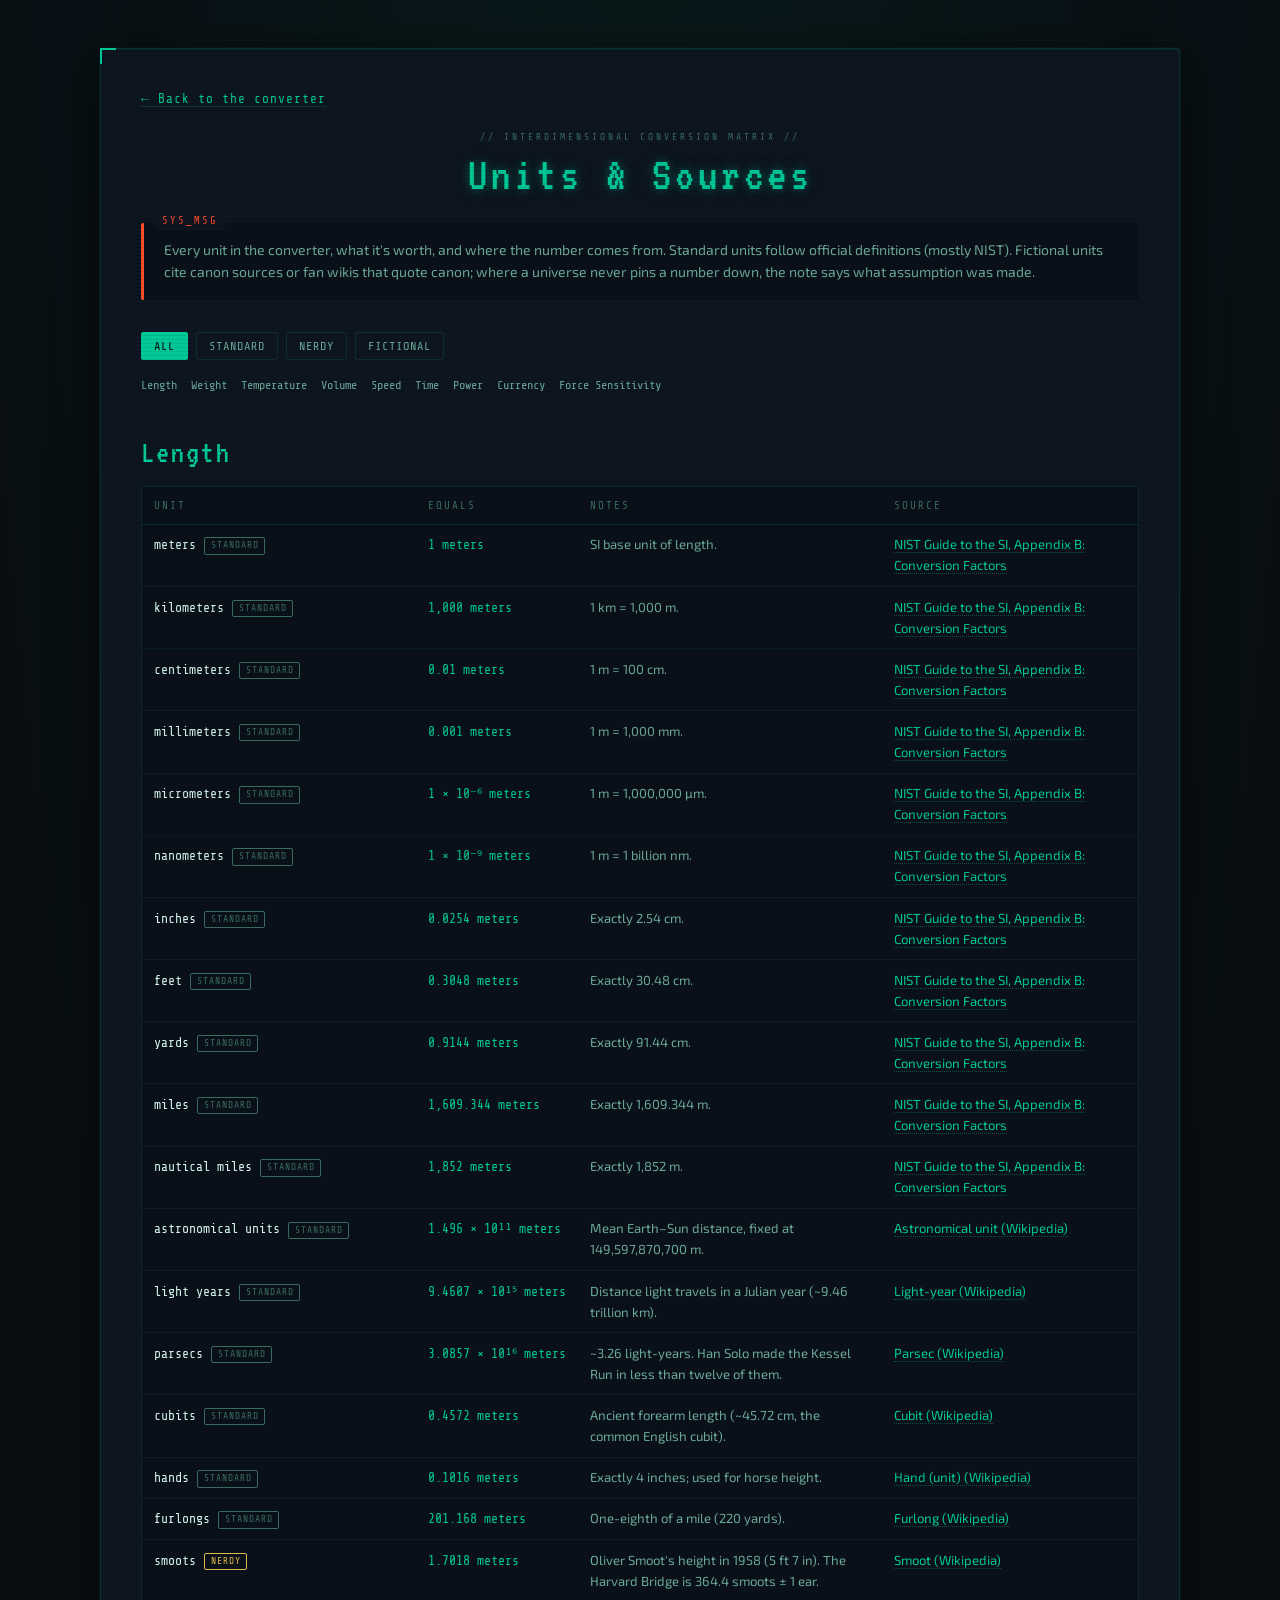
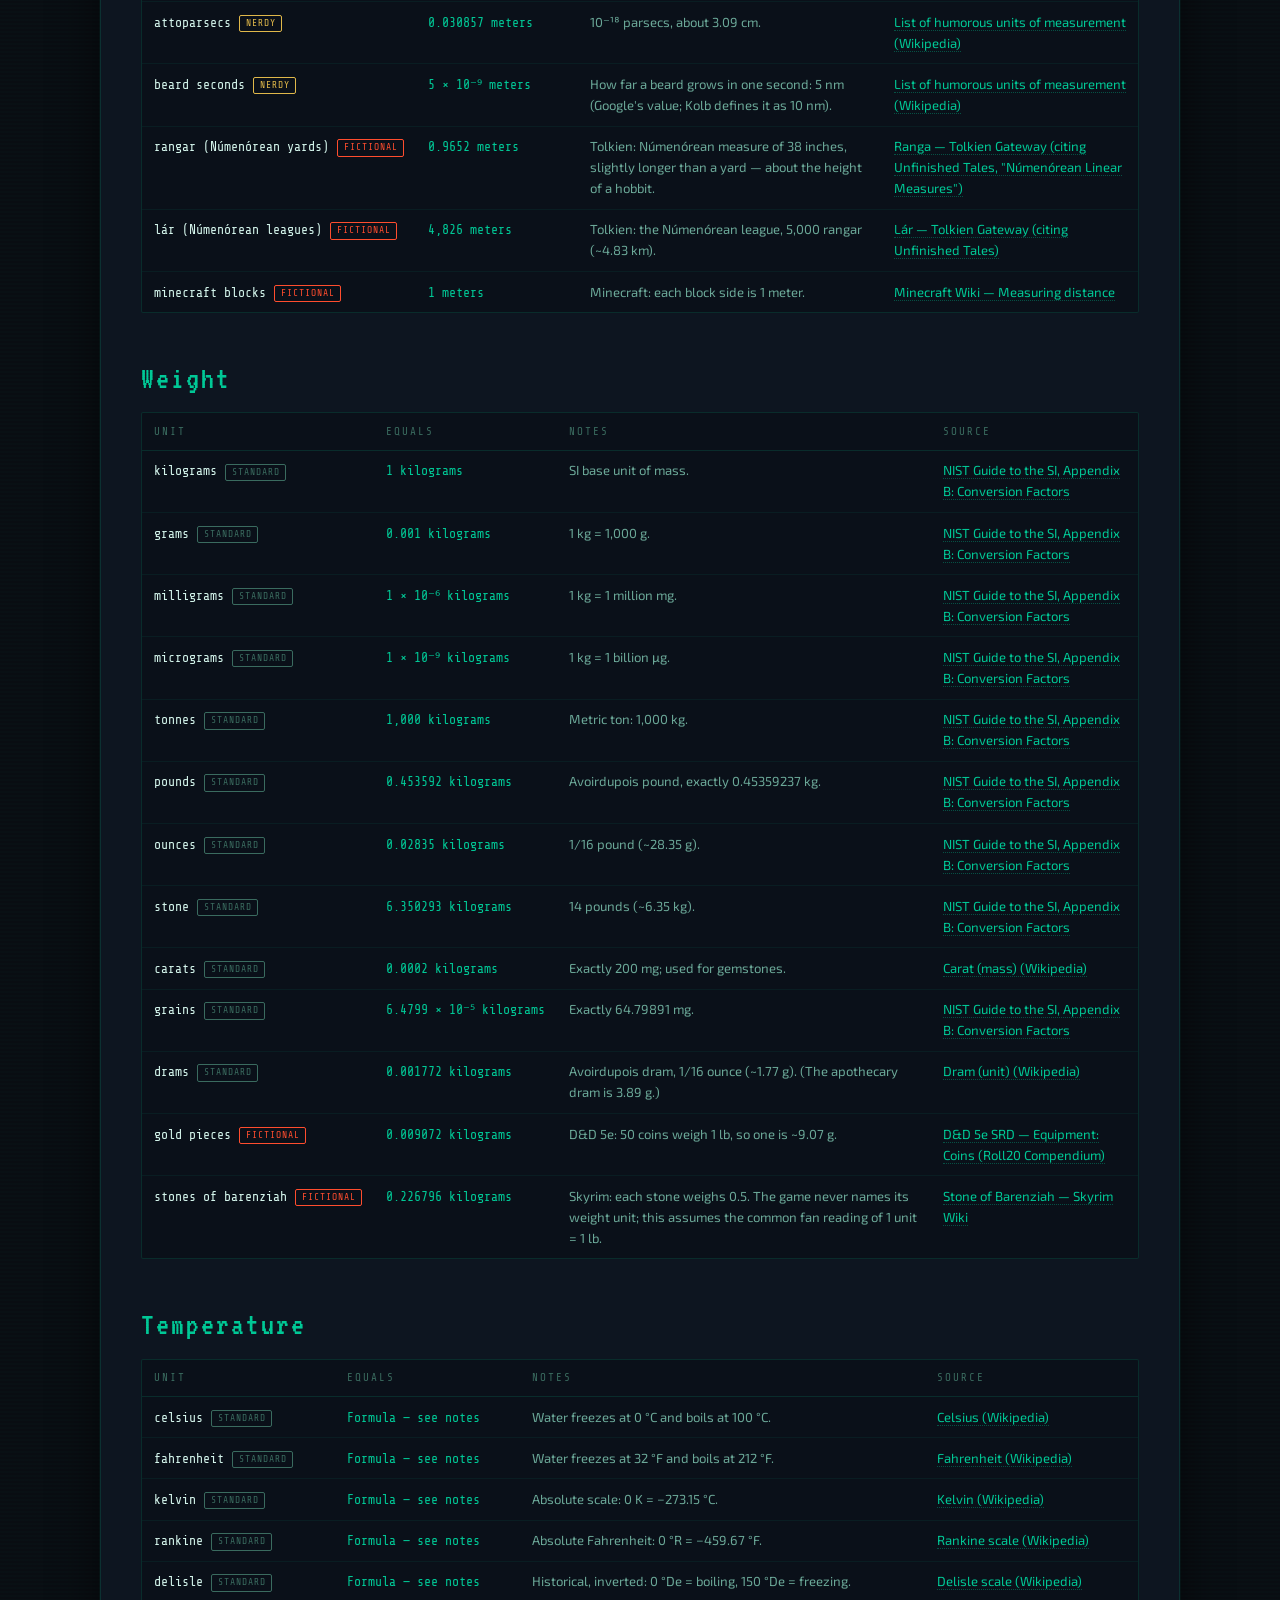
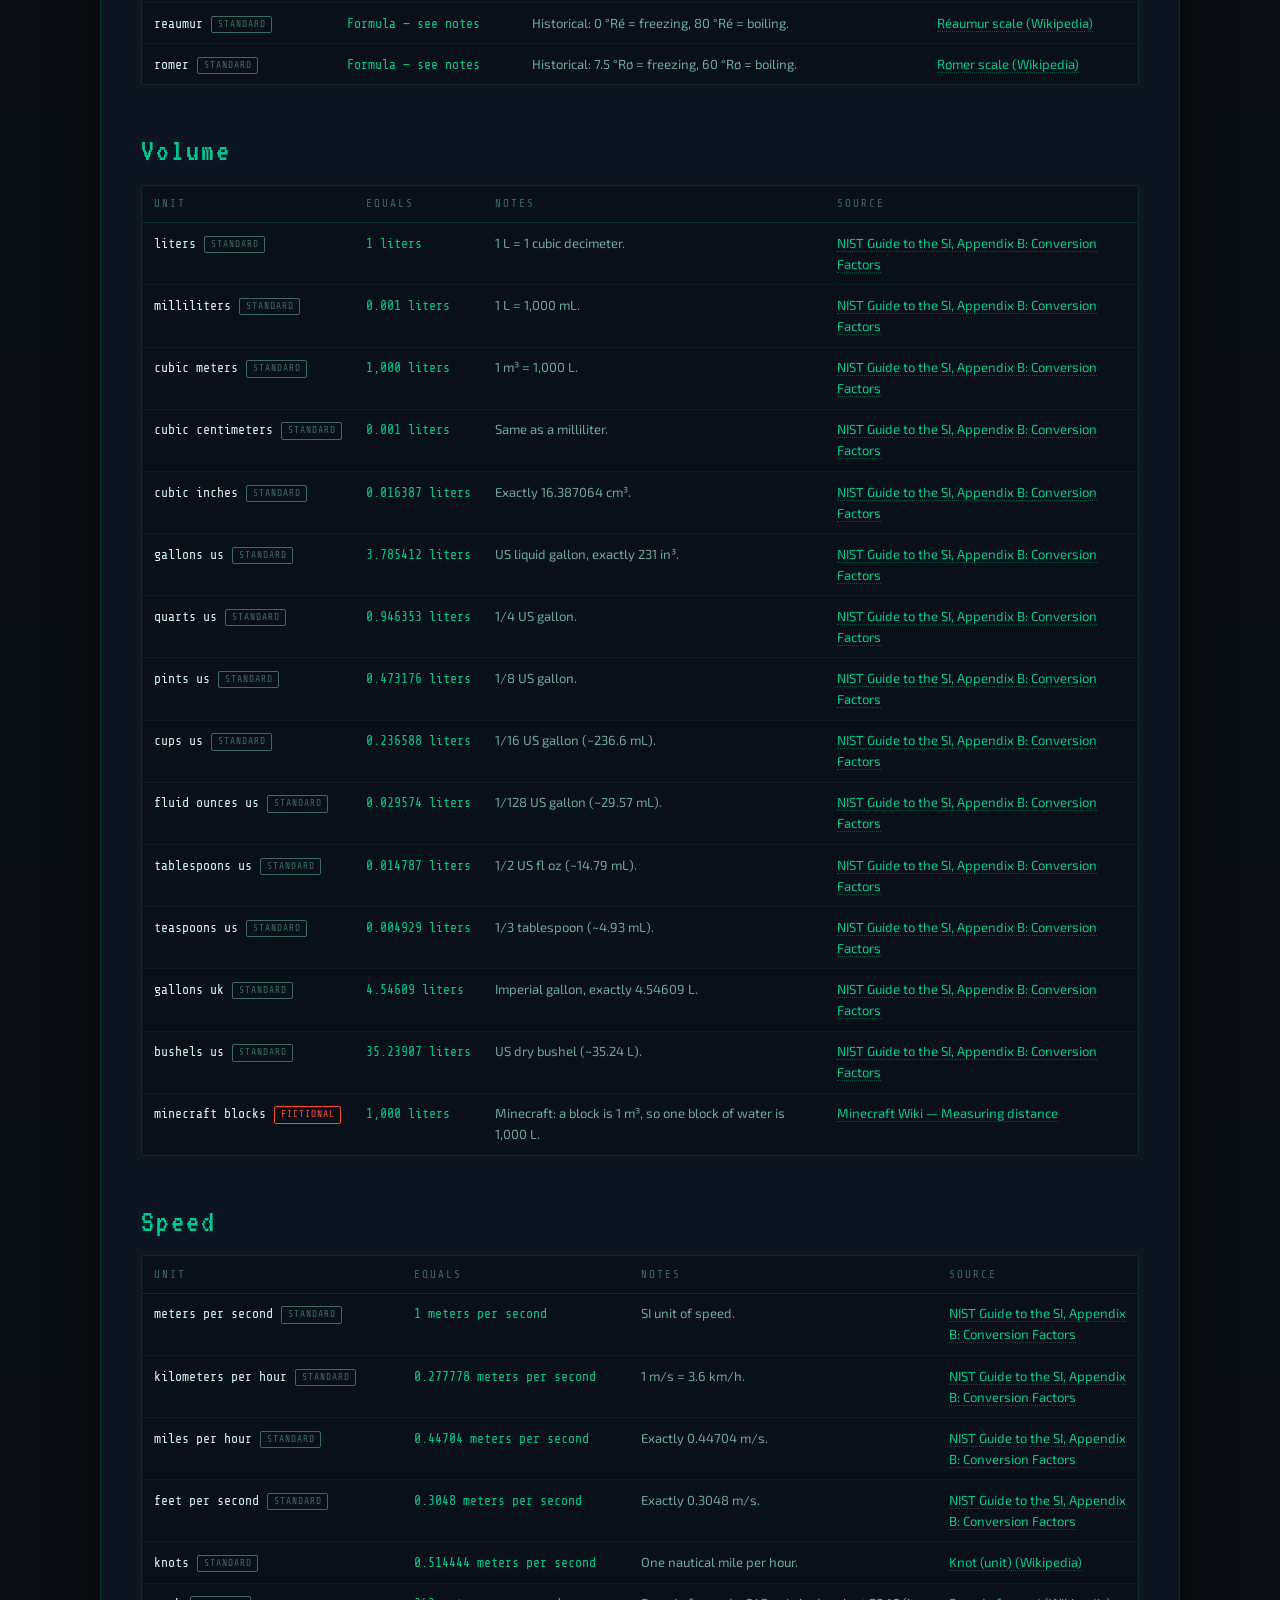
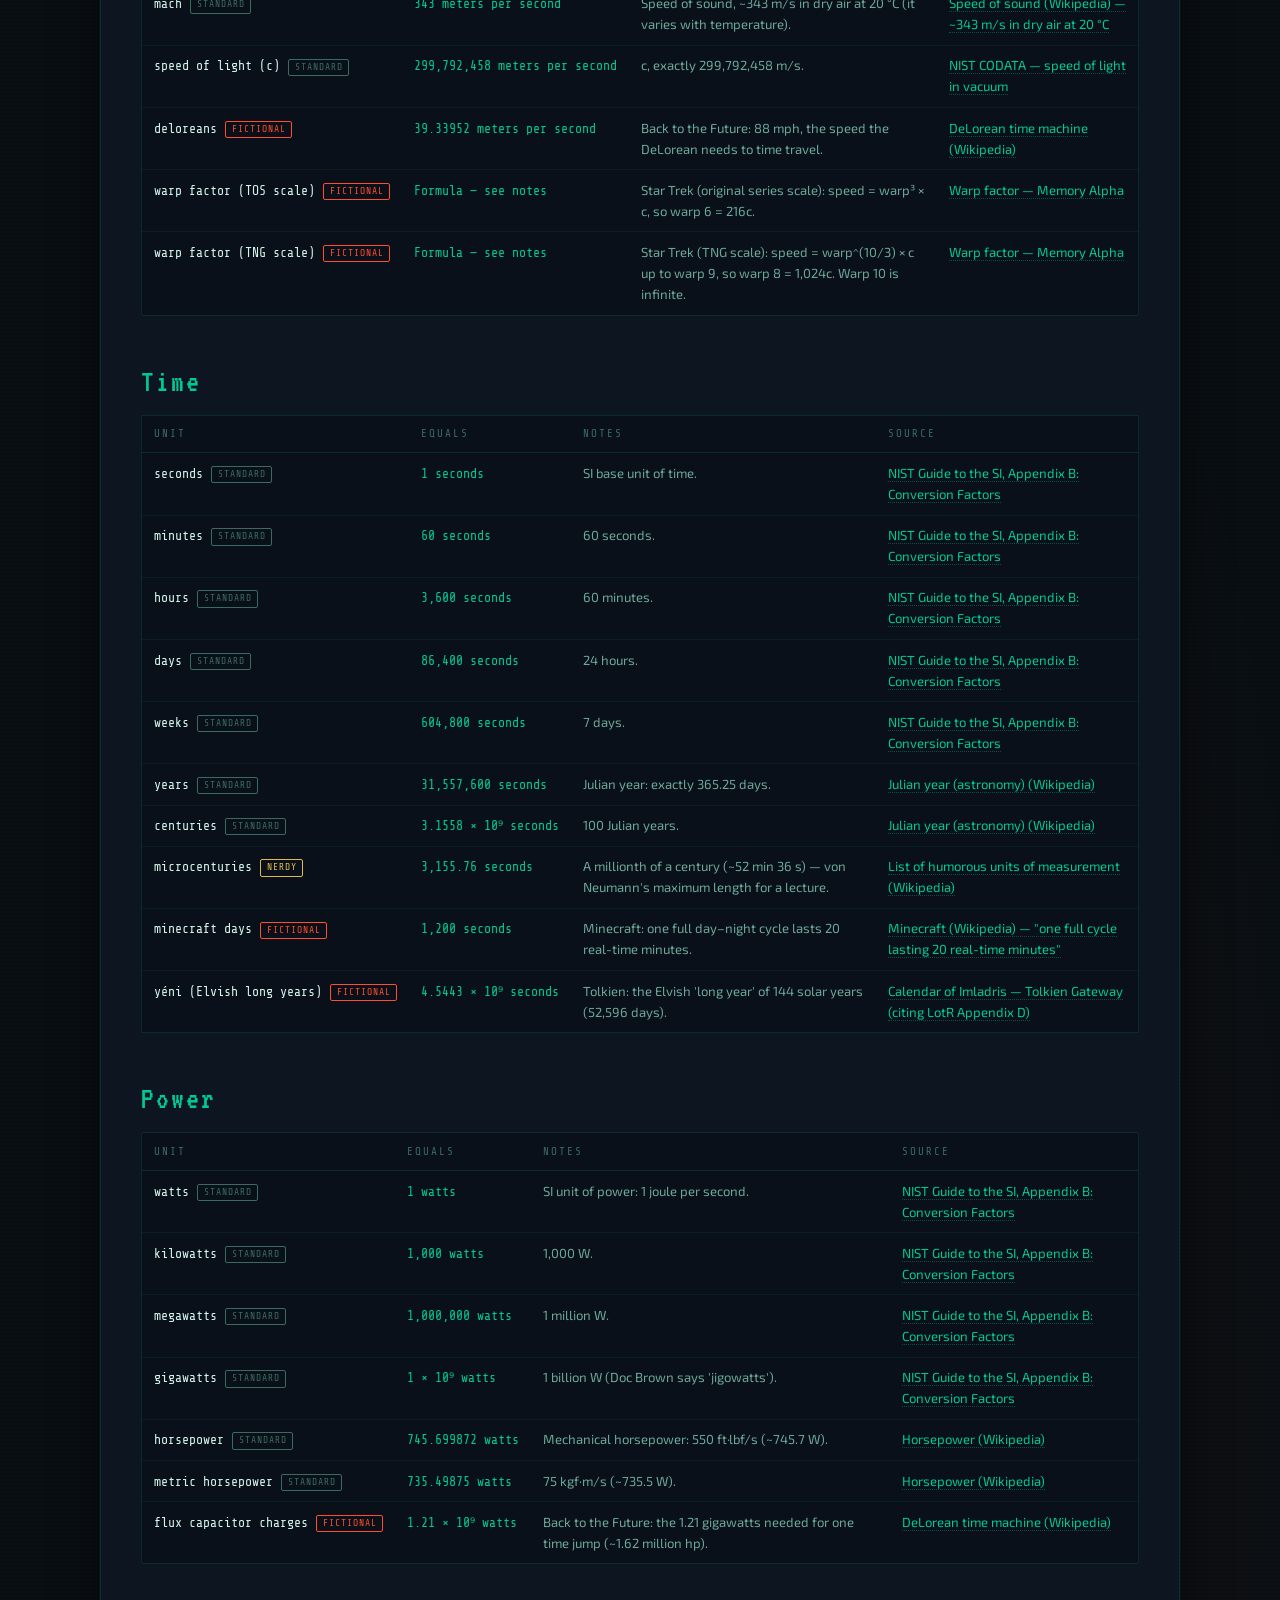
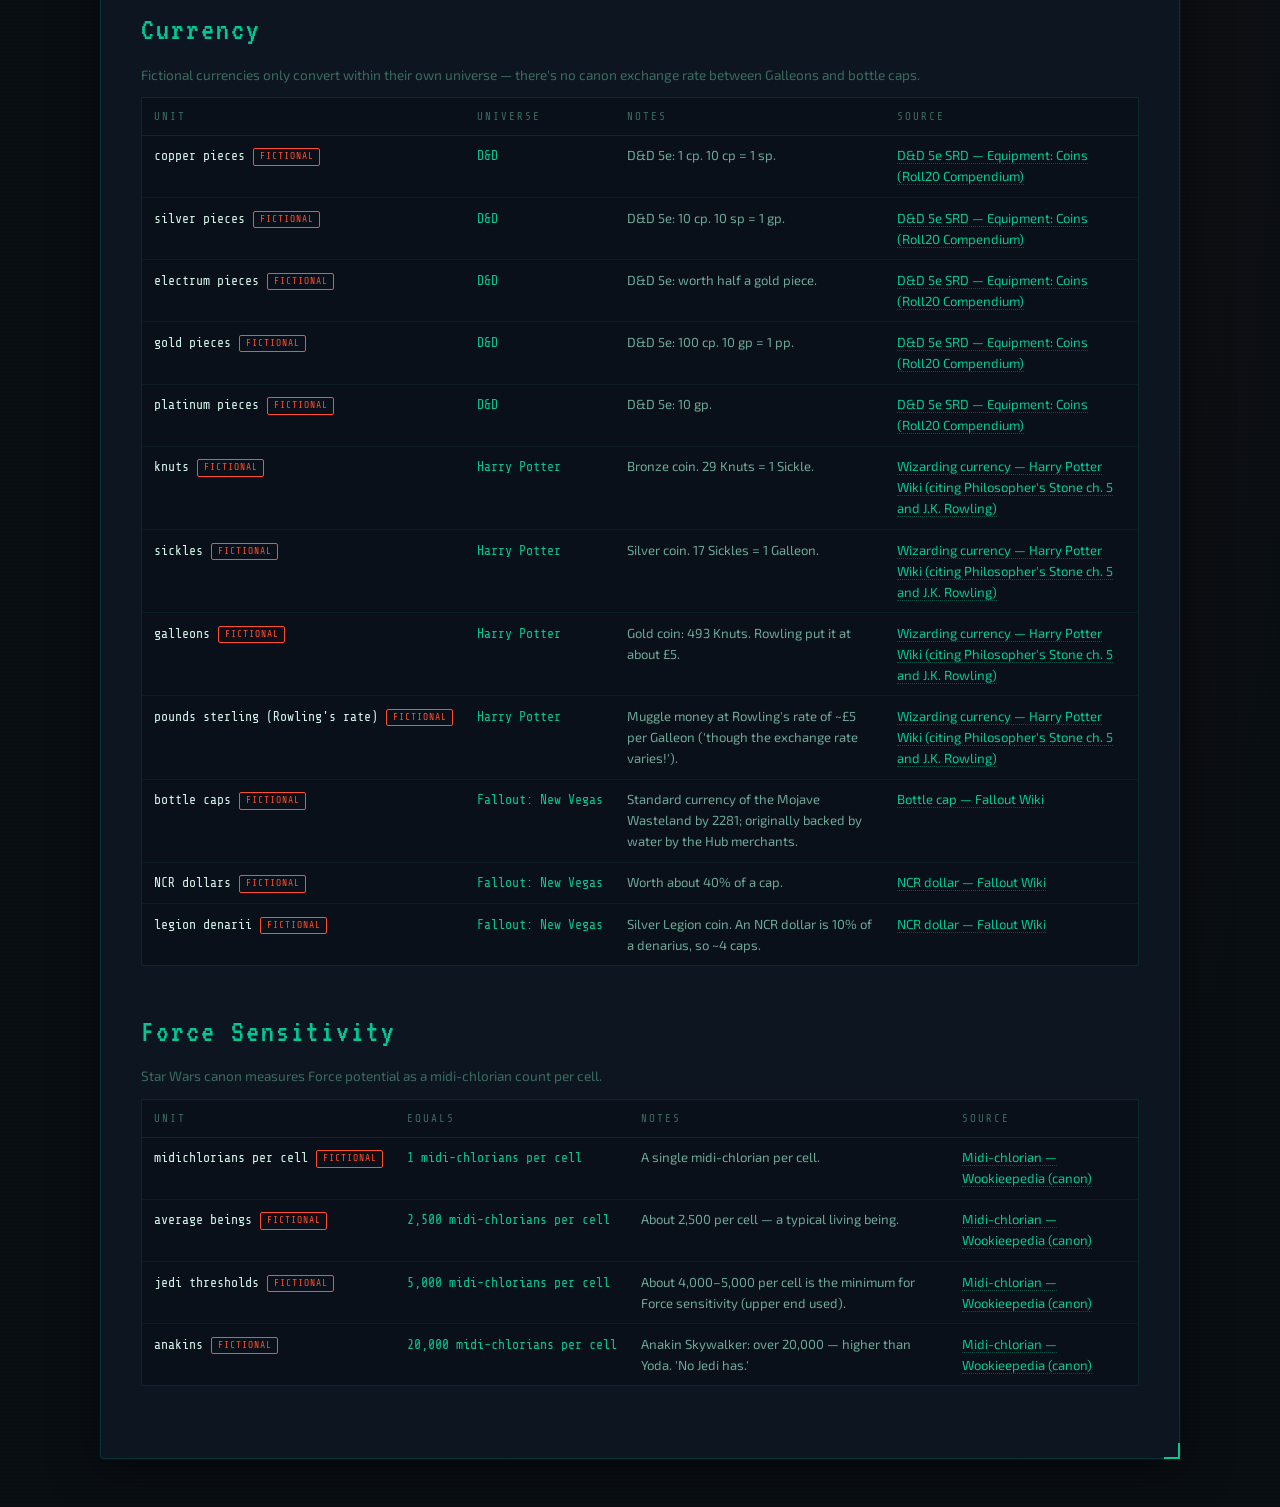
==== references.html @ 9a3c1191 "Add sourced units, five new categories, and a References page - Move unit data to units.js (shared b" ====
<!DOCTYPE html>
<html lang="en">
<head>
    <meta charset="UTF-8">
    <meta name="viewport" content="width=device-width, initial-scale=1.0">
    <title>Units &amp; Sources · Nerdy Unit Converter</title>
    <link rel="stylesheet" href="styles.css">
</head>
<body>
    <div class="container container-wide">
        <nav class="page-nav page-nav-top">
            <a href="index.html">← Back to the converter</a>
        </nav>

        <h1 class="h1-refs">Units &amp; Sources</h1>
        <div class="intro-note">
            <p>Every unit in the converter, what it's worth, and where the number comes from. Standard units follow official definitions (mostly NIST). Fictional units cite canon sources or fan wikis that quote canon; where a universe never pins a number down, the note says what assumption was made.</p>
        </div>

        <div class="ref-controls" role="group" aria-label="Filter units">
            <button class="filter-btn active" data-kind="all">All</button>
            <button class="filter-btn" data-kind="standard">Standard</button>
            <button class="filter-btn" data-kind="nerdy">Nerdy</button>
            <button class="filter-btn" data-kind="fictional">Fictional</button>
        </div>

        <div class="ref-jump" id="refJump"></div>
        <div id="refBody"></div>
    </div>

    <script src="units.js"></script>
    <script>
        const KIND_LABELS = { standard: 'Standard', nerdy: 'Nerdy', fictional: 'Fictional' };
        const body = document.getElementById('refBody');
        const jump = document.getElementById('refJump');

        function valueText(unit, cat) {
            if (!unit.size) return 'Formula — see notes';
            if (cat.base === '(per universe)') return '';
            return `${formatNumber(unit.size)} ${cat.base}`;
        }

        Object.entries(CATEGORIES).forEach(([catKey, cat]) => {
            const link = document.createElement('a');
            link.href = `#${catKey}`;
            link.textContent = cat.label;
            jump.appendChild(link);

            const section = document.createElement('section');
            section.className = 'ref-section';
            section.id = catKey;

            const h2 = document.createElement('h2');
            h2.textContent = cat.label;
            section.appendChild(h2);

            if (cat.note) {
                const note = document.createElement('p');
                note.className = 'ref-note';
                note.textContent = cat.note;
                section.appendChild(note);
            }

            const wrap = document.createElement('div');
            wrap.className = 'table-wrap';
            const table = document.createElement('table');
            table.className = 'ref-table';
            const isCurrency = cat.base === '(per universe)';
            table.innerHTML = `<thead><tr><th>Unit</th><th>${isCurrency ? 'Universe' : 'Equals'}</th><th>Notes</th><th>Source</th></tr></thead>`;
            const tbody = document.createElement('tbody');

            Object.entries(cat.units).forEach(([key, unit]) => {
                const tr = document.createElement('tr');
                tr.dataset.kind = unit.kind;

                const name = document.createElement('td');
                name.className = 'ref-unit';
                name.textContent = unitLabel(key, unit);
                const badge = document.createElement('span');
                badge.className = `badge badge-${unit.kind}`;
                badge.textContent = KIND_LABELS[unit.kind];
                name.appendChild(badge);

                const val = document.createElement('td');
                val.className = 'ref-value';
                val.textContent = isCurrency ? unit.universe : valueText(unit, cat);

                const desc = document.createElement('td');
                desc.textContent = unit.desc;

                const src = document.createElement('td');
                const a = document.createElement('a');
                a.href = unit.source[1];
                a.target = '_blank';
                a.rel = 'noopener';
                a.textContent = unit.source[0];
                src.appendChild(a);

                tr.append(name, val, desc, src);
                tbody.appendChild(tr);
            });

            table.appendChild(tbody);
            wrap.appendChild(table);
            section.appendChild(wrap);
            body.appendChild(section);
        });

        // Filter buttons
        document.querySelectorAll('.filter-btn').forEach(btn => {
            btn.addEventListener('click', () => {
                document.querySelectorAll('.filter-btn').forEach(b => b.classList.toggle('active', b === btn));
                const kind = btn.dataset.kind;
                document.querySelectorAll('.ref-table tbody tr').forEach(tr => {
                    tr.hidden = kind !== 'all' && tr.dataset.kind !== kind;
                });
                document.querySelectorAll('.ref-section').forEach(sec => {
                    sec.hidden = ![...sec.querySelectorAll('tbody tr')].some(tr => !tr.hidden);
                });
            });
        });
    </script>
</body>
</html>
---- styles.css ----
/* === IMPORTS === */
@import url('https://fonts.googleapis.com/css2?family=VT323&family=Share+Tech+Mono&family=Exo+2:wght@300;400;600&display=swap');

/* === RESET === */
*, *::before, *::after {
    margin: 0;
    padding: 0;
    box-sizing: border-box;
}

/* === CSS VARIABLES === */
:root {
    --bg-deep:        #090d12;
    --bg-panel:       #0d1520;
    --bg-inset:       #0a1019;
    --border-dim:     rgba(0, 200, 150, 0.15);
    --border-glow:    rgba(0, 200, 150, 0.5);
    --accent:         #00c896;
    --accent-hot:     #ff4d2e;
    --accent-dim:     rgba(0, 200, 150, 0.35);
    --text-primary:   #d4f5ec;
    --text-secondary: #6ba898;
    --text-muted:     #3a6b5f;
    --glow-green:     0 0 8px rgba(0, 200, 150, 0.4), 0 0 24px rgba(0, 200, 150, 0.15);
    --glow-hot:       0 0 8px rgba(255, 77, 46, 0.5), 0 0 20px rgba(255, 77, 46, 0.2);
    --font-display:   'VT323', monospace;
    --font-mono:      'Share Tech Mono', monospace;
    --font-body:      'Exo 2', sans-serif;
}

/* === BODY & BACKGROUND === */
body {
    font-family: var(--font-body);
    background-color: var(--bg-deep);
    background-image:
        radial-gradient(ellipse 80% 60% at 50% -10%, rgba(0, 200, 150, 0.07) 0%, transparent 70%),
        radial-gradient(ellipse 40% 30% at 80% 80%, rgba(255, 77, 46, 0.05) 0%, transparent 60%),
        repeating-linear-gradient(
            0deg,
            transparent,
            transparent 2px,
            rgba(0, 200, 150, 0.015) 2px,
            rgba(0, 200, 150, 0.015) 4px
        );
    min-height: 100vh;
    padding: 48px 20px;
    line-height: 1.6;
    color: var(--text-primary);
}

/* Scanline overlay */
body::before {
    content: '';
    position: fixed;
    inset: 0;
    background: repeating-linear-gradient(
        to bottom,
        transparent 0px,
        transparent 3px,
        rgba(0, 0, 0, 0.08) 3px,
        rgba(0, 0, 0, 0.08) 4px
    );
    pointer-events: none;
    z-index: 1000;
}

/* === CONTAINER === */
.container {
    max-width: 680px;
    margin: 0 auto;
    background: var(--bg-panel);
    padding: 2.5rem 2.5rem 2rem;
    border-radius: 4px;
    border: 1px solid var(--border-dim);
    box-shadow:
        0 0 0 1px rgba(0, 200, 150, 0.05),
        0 8px 48px rgba(0, 0, 0, 0.6),
        inset 0 1px 0 rgba(0, 200, 150, 0.08);
    position: relative;
    animation: containerIn 0.6s ease both;
}

/* Corner accents */
.container::before,
.container::after {
    content: '';
    position: absolute;
    width: 16px;
    height: 16px;
    border-color: var(--accent);
    border-style: solid;
}
.container::before {
    top: -1px; left: -1px;
    border-width: 2px 0 0 2px;
}
.container::after {
    bottom: -1px; right: -1px;
    border-width: 0 2px 2px 0;
}

@keyframes containerIn {
    from { opacity: 0; transform: translateY(16px); }
    to   { opacity: 1; transform: translateY(0); }
}

/* === HEADING === */
h1 {
    font-family: var(--font-display);
    text-align: center;
    font-size: 3.8rem;
    font-weight: 400;
    letter-spacing: 4px;
    color: var(--accent);
    text-shadow: var(--glow-green);
    margin-bottom: 0.25rem;
    line-height: 1;
    animation: flicker 8s infinite;
}

/* Subtle label above title */
h1::before {
    content: '// INTERDIMENSIONAL CONVERSION MATRIX //';
    display: block;
    font-family: var(--font-mono);
    font-size: 0.6rem;
    letter-spacing: 3px;
    color: var(--text-muted);
    text-shadow: none;
    margin-bottom: 0.5rem;
    animation: none;
}

@keyframes flicker {
    0%, 95%, 100% { opacity: 1; }
    96%            { opacity: 0.85; }
    97%            { opacity: 1; }
    98%            { opacity: 0.9; }
}

/* === INTRO NOTE === */
.intro-note {
    background: var(--bg-inset);
    padding: 1rem 1.25rem;
    border-radius: 2px;
    margin: 1.5rem 0 2rem;
    color: var(--text-secondary);
    font-size: 0.875rem;
    line-height: 1.6;
    border-left: 3px solid var(--accent-hot);
    position: relative;
}

.intro-note::before {
    content: 'SYS_MSG';
    position: absolute;
    top: -0.6rem;
    left: 0.75rem;
    font-family: var(--font-mono);
    font-size: 0.65rem;
    letter-spacing: 2px;
    color: var(--accent-hot);
    background: var(--bg-panel);
    padding: 0 0.4rem;
}

/* === CONVERTER BOX === */
.converter-box {
    padding: 1.5rem;
    background: var(--bg-inset);
    border-radius: 2px;
    border: 1px solid var(--border-dim);
    position: relative;
}

.converter-box::before {
    content: 'INPUT_MODULE';
    position: absolute;
    top: -0.6rem;
    left: 0.75rem;
    font-family: var(--font-mono);
    font-size: 0.65rem;
    letter-spacing: 2px;
    color: var(--text-muted);
    background: var(--bg-inset);
    padding: 0 0.4rem;
}

/* === FORM ELEMENTS === */
.category-select,
.unit-select,
.value-input {
    font-family: var(--font-mono);
    padding: 10px 14px;
    font-size: 0.9rem;
    border: 1px solid var(--border-dim);
    border-radius: 2px;
    background: var(--bg-panel);
    color: var(--text-primary);
    transition: border-color 0.2s ease, box-shadow 0.2s ease;
    -webkit-appearance: none;
    appearance: none;
}

.category-select {
    width: 100%;
    margin-bottom: 1.25rem;
    cursor: pointer;
    background-image: url("data:image/svg+xml,%3Csvg xmlns='http://www.w3.org/2000/svg' width='12' height='8' viewBox='0 0 12 8'%3E%3Cpath d='M1 1l5 5 5-5' stroke='%2300c896' stroke-width='1.5' fill='none' stroke-linecap='square'/%3E%3C/svg%3E");
    background-color: var(--bg-panel);
    background-repeat: no-repeat;
    background-position: right 14px center;
    padding-right: 36px;
    letter-spacing: 1px;
    text-transform: uppercase;
    font-size: 0.8rem;
    color: var(--accent);
}

.unit-select {
    flex: 1;
    cursor: pointer;
    background-image: url("data:image/svg+xml,%3Csvg xmlns='http://www.w3.org/2000/svg' width='10' height='6' viewBox='0 0 10 6'%3E%3Cpath d='M1 1l4 4 4-4' stroke='%236ba898' stroke-width='1.5' fill='none' stroke-linecap='square'/%3E%3C/svg%3E");
    background-color: var(--bg-panel);
    background-repeat: no-repeat;
    background-position: right 10px center;
    padding-right: 28px;
}

.value-input {
    flex: 0 0 110px;
    -moz-appearance: textfield;
    text-align: right;
    font-size: 1.1rem;
    color: var(--accent);
}

.value-input::-webkit-outer-spin-button,
.value-input::-webkit-inner-spin-button {
    -webkit-appearance: none;
}

.value-input[readonly] {
    background: rgba(0, 200, 150, 0.04);
    color: var(--accent);
    cursor: default;
    border-color: var(--border-dim);
}

.category-select:focus,
.unit-select:focus,
.value-input:focus {
    outline: none;
    border-color: var(--accent);
    box-shadow: var(--glow-green);
}

.category-select:hover,
.unit-select:hover {
    border-color: rgba(0, 200, 150, 0.35);
}

/* === INPUT GROUPS === */
.input-group {
    display: flex;
    gap: 10px;
    margin: 0.75rem 0;
    align-items: center;
}

/* === EQUALS SIGN === */
.equals {
    font-family: var(--font-display);
    text-align: center;
    font-size: 2rem;
    margin: 0.5rem 0;
    color: var(--accent-hot);
    text-shadow: var(--glow-hot);
    letter-spacing: 4px;
}

/* === SWAP BUTTON === */
.swap-btn {
    padding: 9px 13px;
    font-size: 1rem;
    border: 1px solid var(--border-glow);
    border-radius: 2px;
    background: transparent;
    color: var(--accent);
    cursor: pointer;
    transition: all 0.2s ease;
    font-family: var(--font-mono);
    text-shadow: var(--glow-green);
    flex-shrink: 0;
}

.swap-btn:hover {
    background: var(--accent);
    color: var(--bg-deep);
    box-shadow: var(--glow-green);
    text-shadow: none;
    transform: scale(1.05);
}

.swap-btn:active {
    transform: scale(0.97);
}

/* === TOOLTIP / UNIT INFO === */
.tooltip {
    margin-top: 1.25rem;
    padding: 0.75rem 1rem;
    background: var(--bg-panel);
    border-radius: 2px;
    border: 1px solid var(--border-dim);
    border-left: 3px solid var(--accent-dim);
    color: var(--text-secondary);
    font-family: var(--font-mono);
    font-size: 0.78rem;
    line-height: 1.6;
    position: relative;
}

.tooltip::before {
    content: 'UNIT_INFO';
    position: absolute;
    top: -0.6rem;
    left: 0.75rem;
    font-size: 0.6rem;
    letter-spacing: 2px;
    color: var(--text-muted);
    background: var(--bg-panel);
    padding: 0 0.4rem;
    font-family: var(--font-mono);
}

/* === RESULT ANIMATION === */
@keyframes resultFade {
    from { opacity: 0; transform: translateY(6px); }
    to   { opacity: 1; transform: translateY(0); }
}

.value-input[readonly]:not(:placeholder-shown) {
    animation: resultFade 0.25s ease;
}

/* === RESPONSIVE === */
@media (max-width: 480px) {
    .container {
        padding: 1.75rem 1.25rem 1.5rem;
    }
    h1 {
        font-size: 2.8rem;
        letter-spacing: 2px;
    }
    h1::before {
        font-size: 0.5rem;
        letter-spacing: 1.5px;
    }
    .input-group {
        flex-wrap: wrap;
    }
    .unit-select {
        flex: 1 1 100%;
        order: -1;
        min-width: 0;
        width: 100%;
    }
    .value-input {
        flex: 1;
    }
    .swap-btn {
        width: 100%;
    }
}


/* === UNIT INFO DETAILS === */
.unit-info + .unit-info {
    margin-top: 0.4rem;
}

.unit-info strong {
    color: var(--text-primary);
    font-weight: 400;
}

.tooltip a,
.ref-table a,
.page-nav a {
    color: var(--accent);
    text-decoration: none;
    border-bottom: 1px dotted var(--accent-dim);
}

.tooltip a:hover,
.ref-table a:hover,
.page-nav a:hover {
    border-bottom-style: solid;
    text-shadow: var(--glow-green);
}

.unit-note {
    margin-top: 0.6rem;
    padding-top: 0.5rem;
    border-top: 1px dashed var(--border-dim);
    color: var(--text-muted);
}

.unit-warning {
    color: var(--accent-hot);
}

optgroup {
    color: var(--text-muted);
    font-style: normal;
}

optgroup option {
    color: var(--text-primary);
}

/* === PAGE NAV === */
.page-nav {
    margin-top: 1.5rem;
    text-align: right;
    font-family: var(--font-mono);
    font-size: 0.8rem;
    letter-spacing: 1px;
}

.page-nav-top {
    margin: 0 0 1.5rem;
    text-align: left;
}

/* === REFERENCES PAGE === */
.container-wide {
    max-width: 1080px;
}

.h1-refs {
    font-size: 3rem;
}

.ref-controls {
    display: flex;
    gap: 8px;
    flex-wrap: wrap;
    margin-bottom: 1rem;
}

.filter-btn {
    font-family: var(--font-mono);
    font-size: 0.75rem;
    letter-spacing: 1px;
    text-transform: uppercase;
    padding: 6px 12px;
    border: 1px solid var(--border-dim);
    border-radius: 2px;
    background: transparent;
    color: var(--text-secondary);
    cursor: pointer;
    transition: all 0.2s ease;
}

.filter-btn:hover {
    border-color: var(--border-glow);
    color: var(--accent);
}

.filter-btn.active {
    background: var(--accent);
    border-color: var(--accent);
    color: var(--bg-deep);
}

.ref-jump {
    display: flex;
    flex-wrap: wrap;
    gap: 6px 14px;
    margin-bottom: 2rem;
    font-family: var(--font-mono);
    font-size: 0.75rem;
}

.ref-jump a {
    color: var(--text-secondary);
    text-decoration: none;
}

.ref-jump a:hover {
    color: var(--accent);
}

.ref-section {
    margin-bottom: 2.5rem;
    scroll-margin-top: 1rem;
}

.ref-section h2 {
    font-family: var(--font-display);
    font-weight: 400;
    font-size: 2rem;
    letter-spacing: 2px;
    color: var(--accent);
    margin-bottom: 0.5rem;
}

.ref-note {
    color: var(--text-muted);
    font-size: 0.85rem;
    margin-bottom: 0.75rem;
}

.table-wrap {
    overflow-x: auto;
    border: 1px solid var(--border-dim);
    border-radius: 2px;
    background: var(--bg-inset);
}

.ref-table {
    width: 100%;
    border-collapse: collapse;
    font-size: 0.82rem;
}

.ref-table th {
    text-align: left;
    font-family: var(--font-mono);
    font-weight: 400;
    font-size: 0.68rem;
    letter-spacing: 2px;
    text-transform: uppercase;
    color: var(--text-muted);
    padding: 0.6rem 0.75rem;
    border-bottom: 1px solid var(--border-dim);
}

.ref-table td {
    padding: 0.6rem 0.75rem;
    vertical-align: top;
    color: var(--text-secondary);
    border-bottom: 1px solid rgba(0, 200, 150, 0.07);
}

.ref-table tr:last-child td {
    border-bottom: none;
}

.ref-unit {
    color: var(--text-primary) !important;
    font-family: var(--font-mono);
    white-space: nowrap;
}

.ref-value {
    font-family: var(--font-mono);
    color: var(--accent) !important;
    white-space: nowrap;
}

.badge {
    display: inline-block;
    margin-left: 0.5rem;
    padding: 0 0.35rem;
    font-size: 0.6rem;
    letter-spacing: 1px;
    text-transform: uppercase;
    border: 1px solid currentColor;
    border-radius: 2px;
    vertical-align: middle;
}

.badge-standard  { color: var(--text-muted); }
.badge-nerdy     { color: #e0b84a; }
.badge-fictional { color: var(--accent-hot); }

@media (max-width: 720px) {
    .ref-table thead {
        display: none;
    }
    .ref-table,
    .ref-table tbody,
    .ref-table tr,
    .ref-table td {
        display: block;
        width: 100%;
    }
    .ref-table tr {
        padding: 0.6rem 0;
        border-bottom: 1px solid var(--border-dim);
    }
    .ref-table td {
        border: none;
        padding: 0.15rem 0.75rem;
    }
    .ref-unit,
    .ref-value {
        white-space: normal;
    }
    .h1-refs {
        font-size: 2.4rem;
    }
}
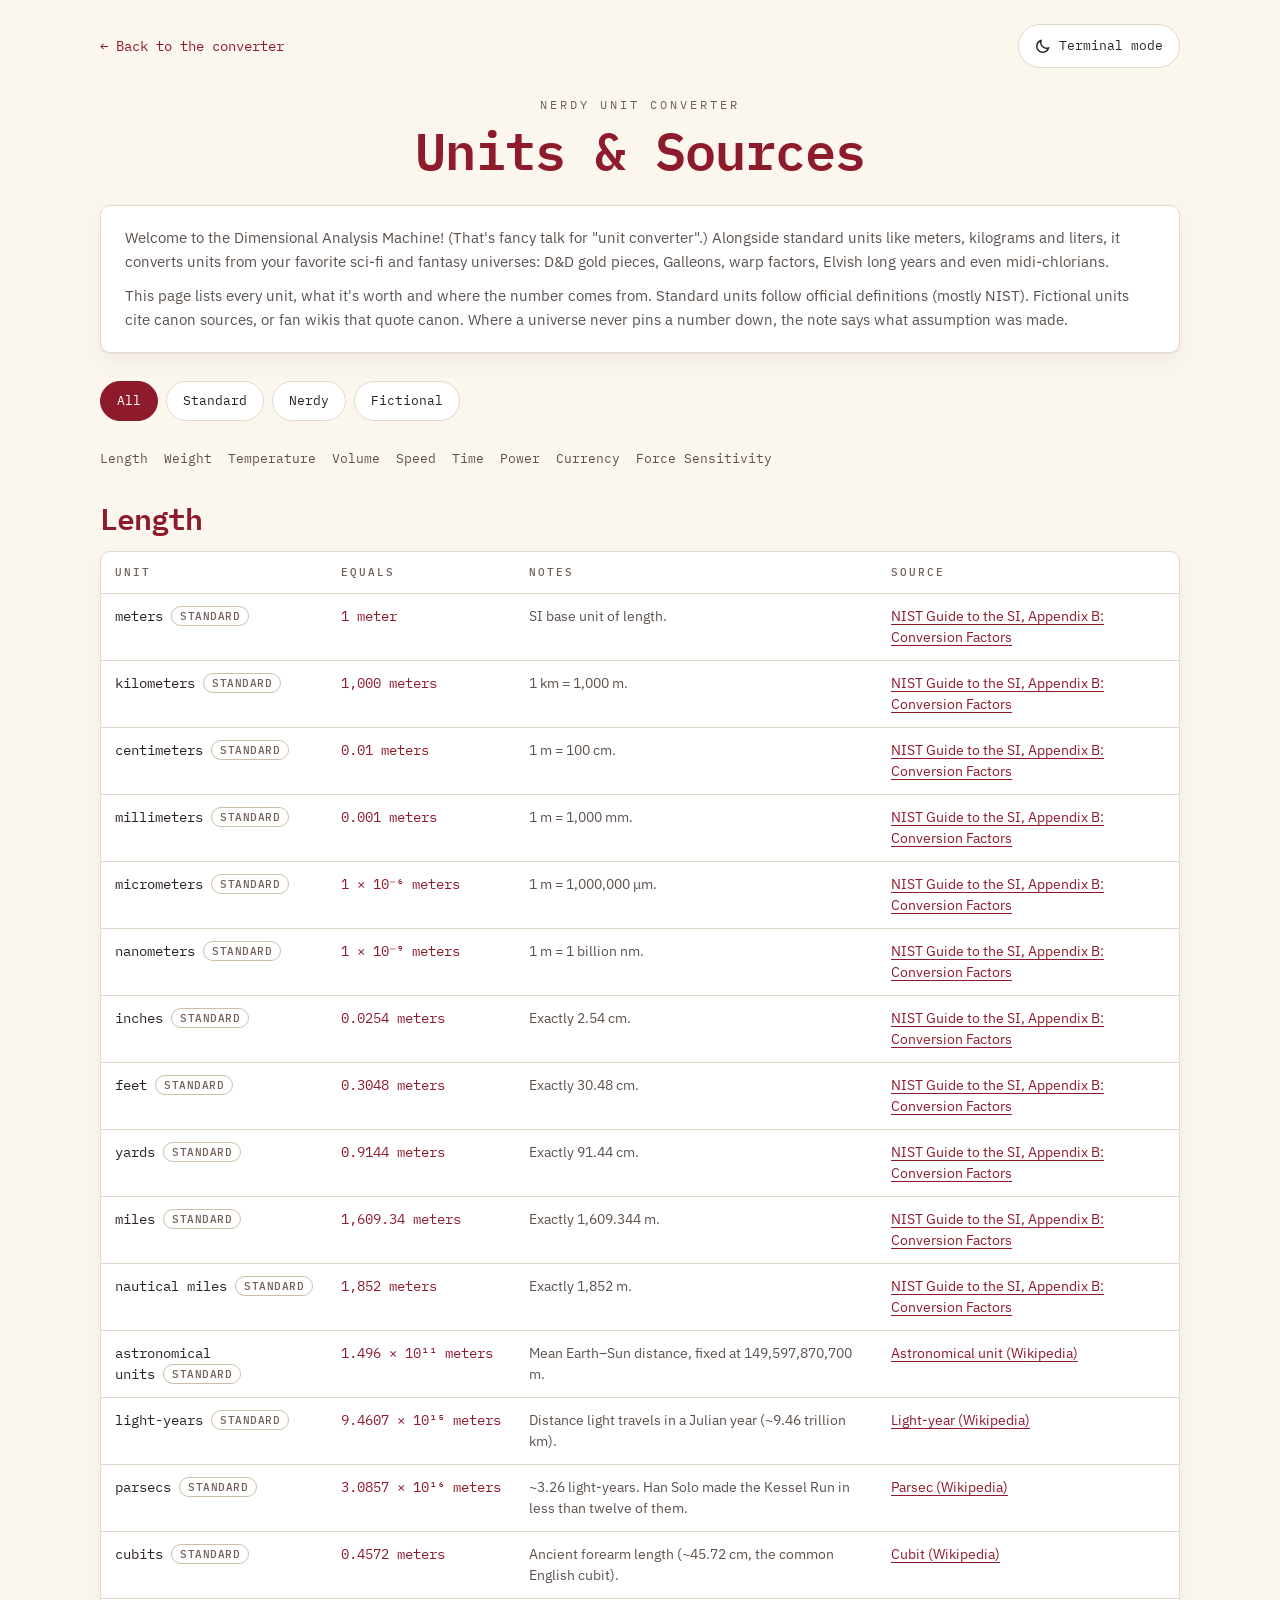
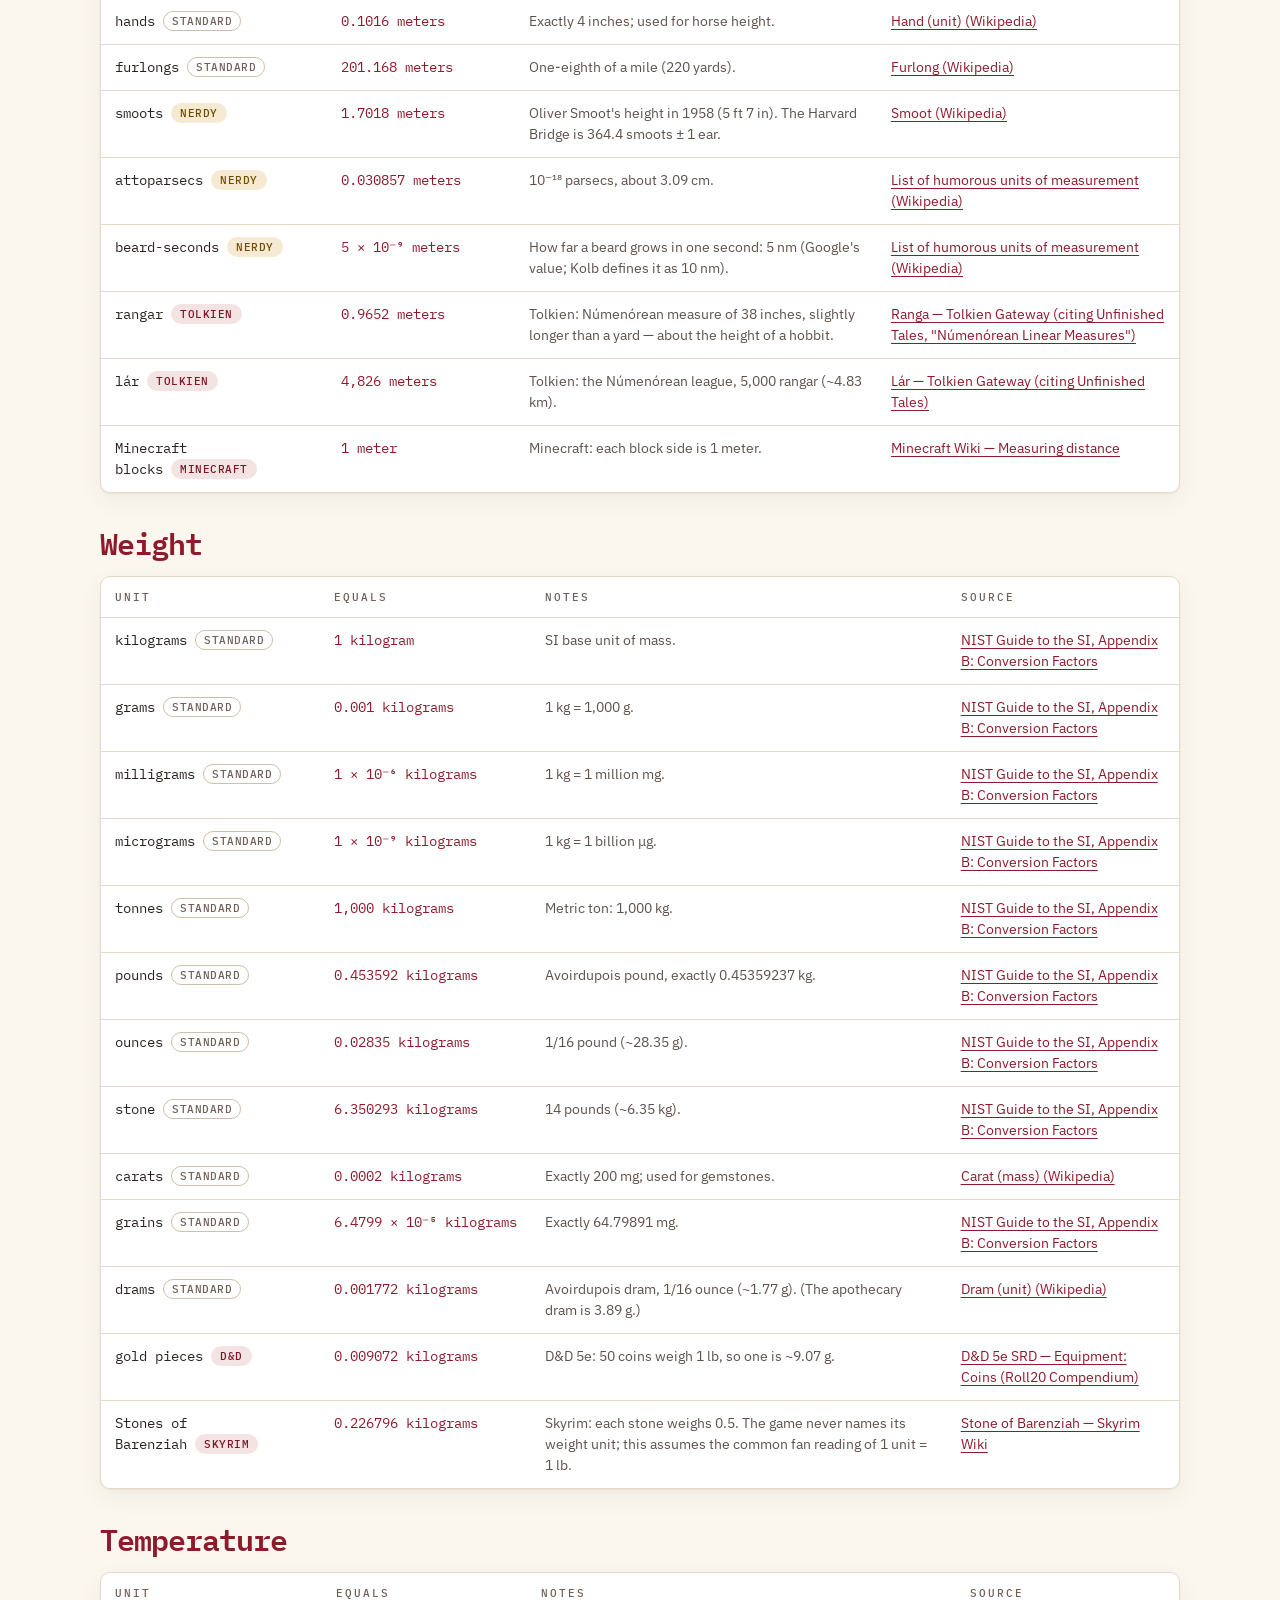
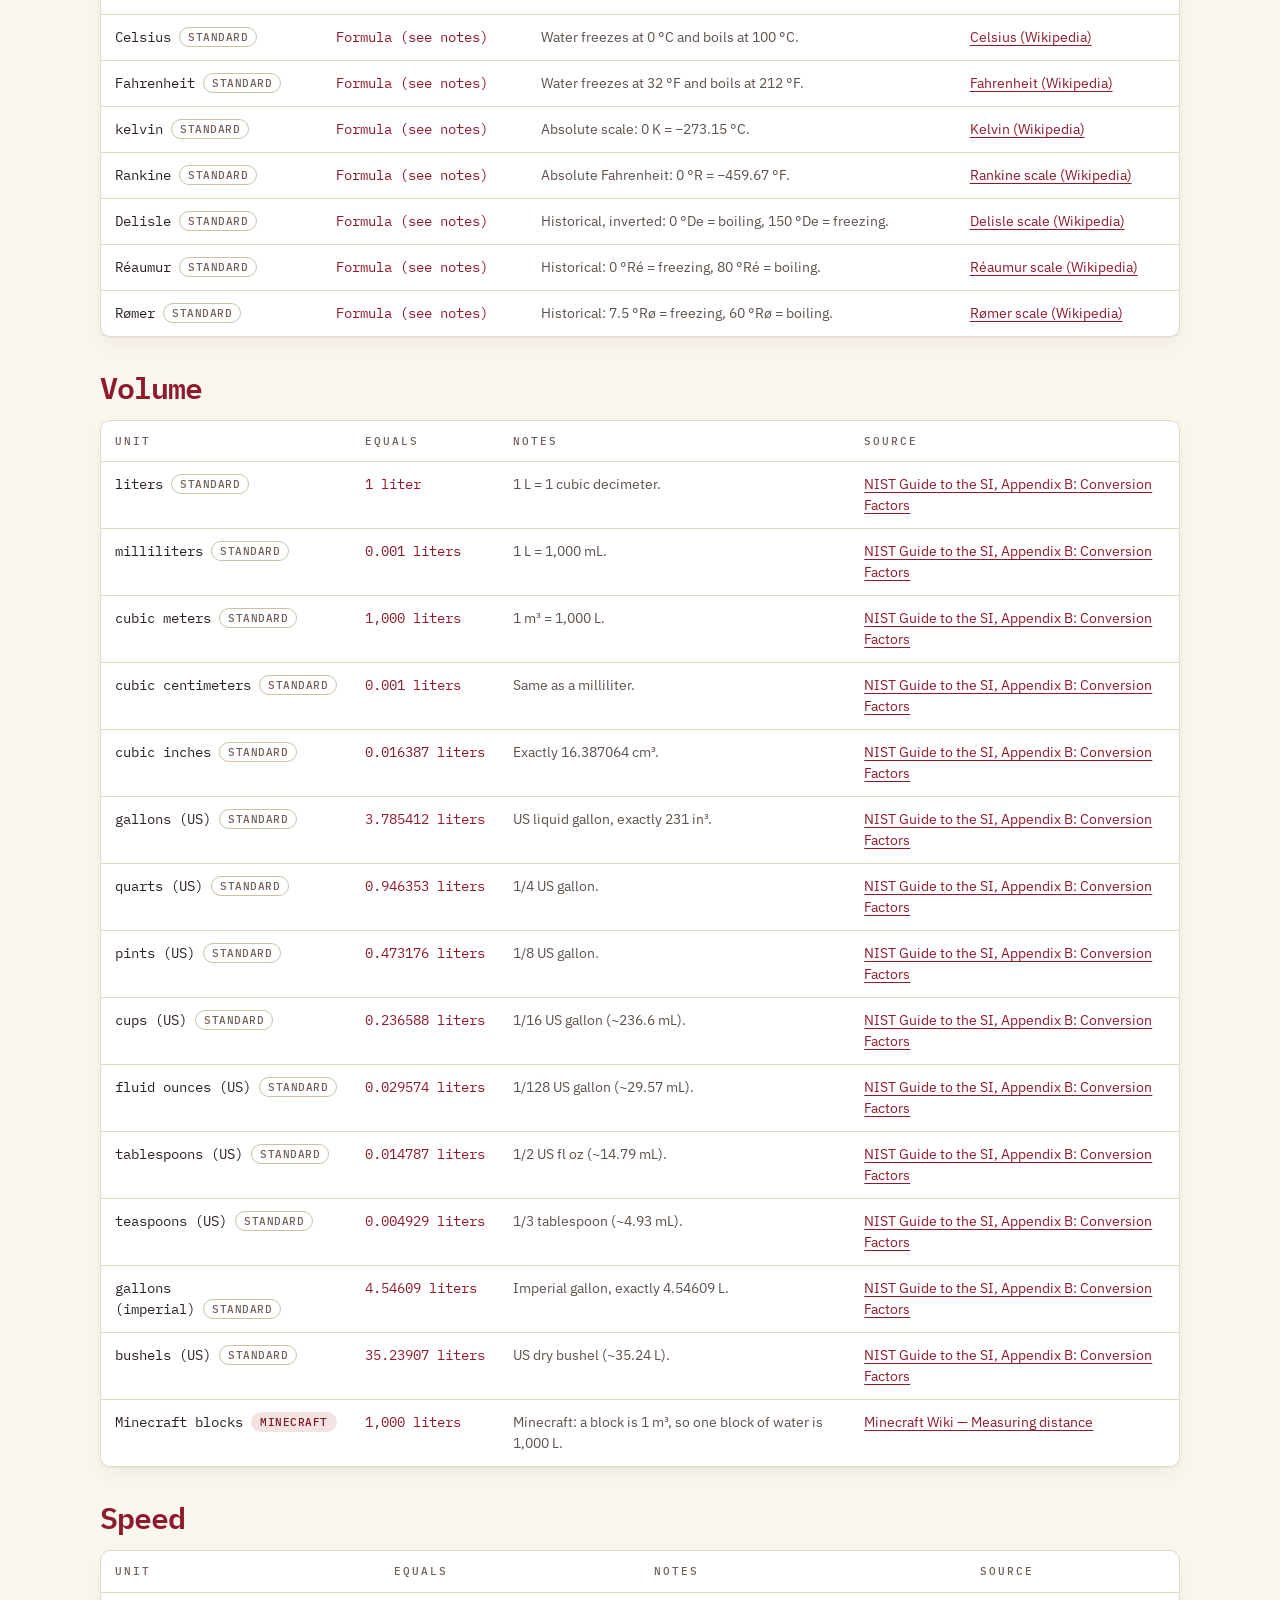
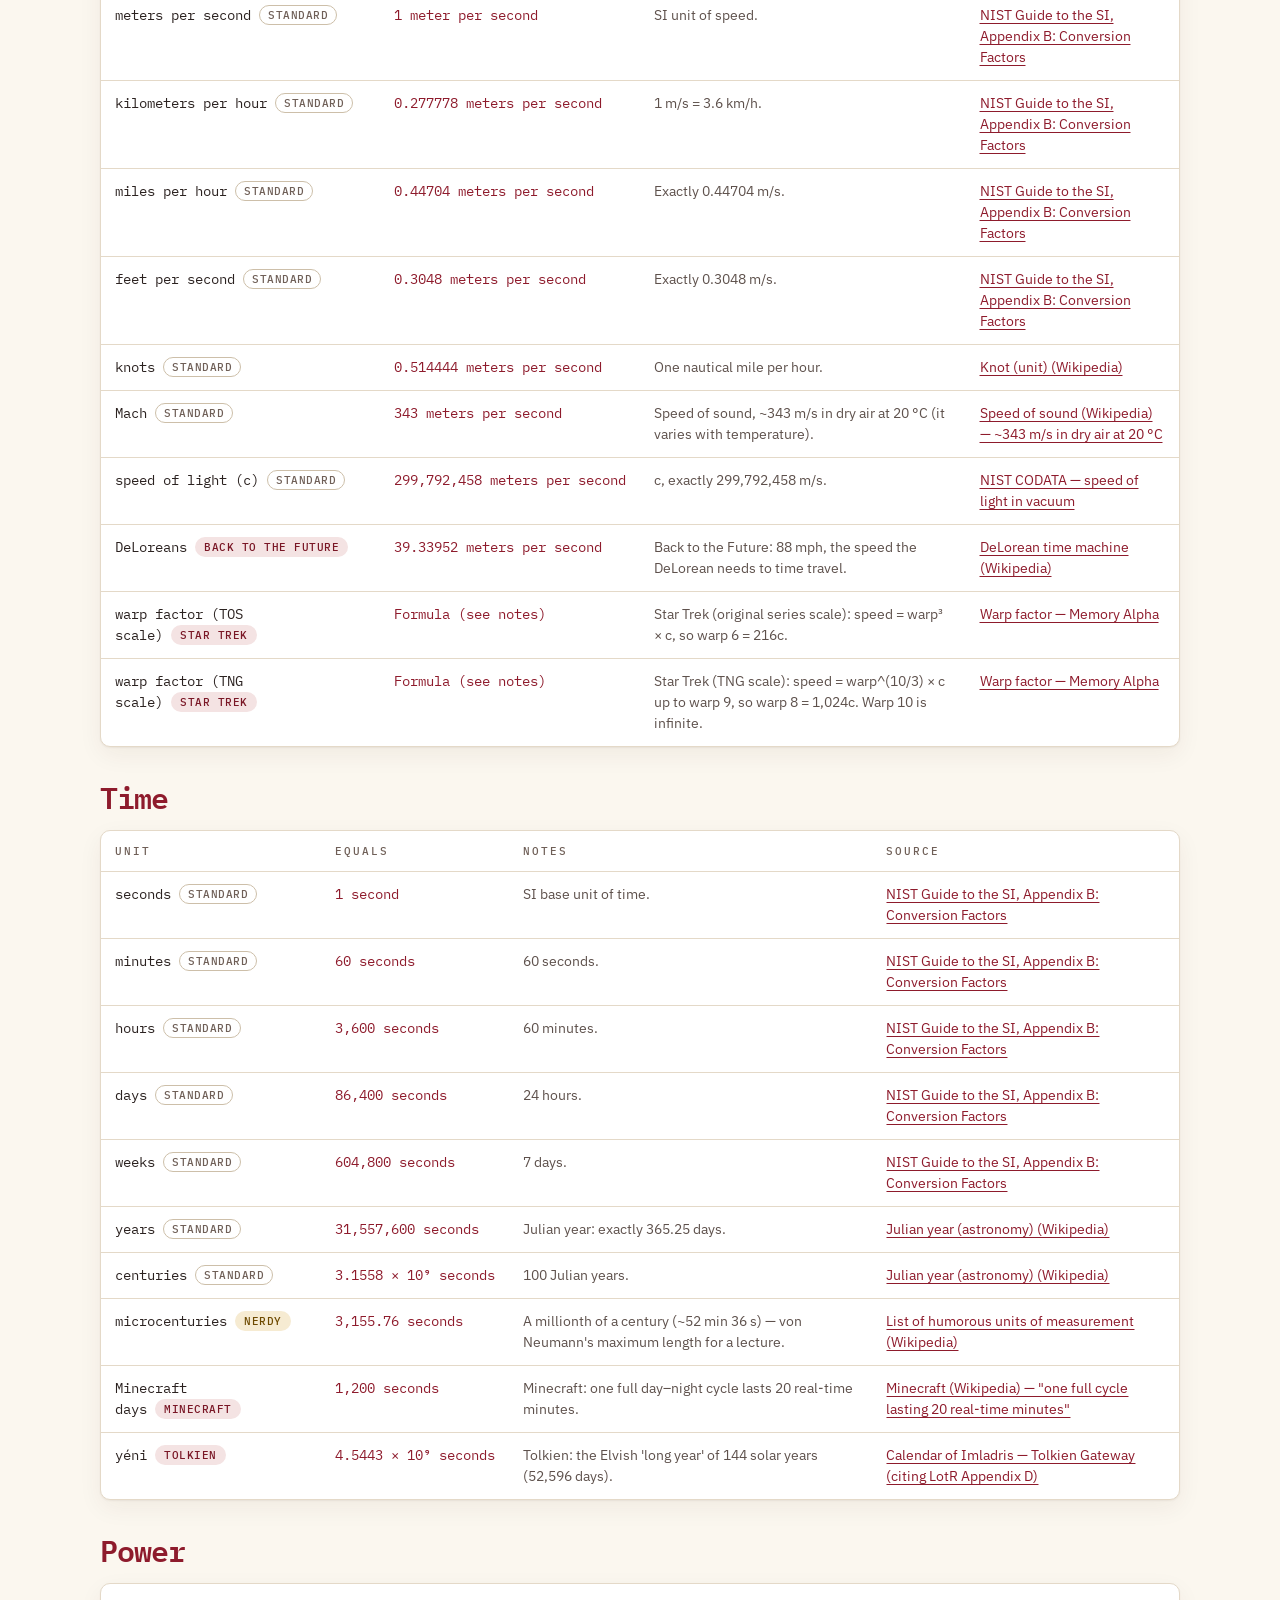
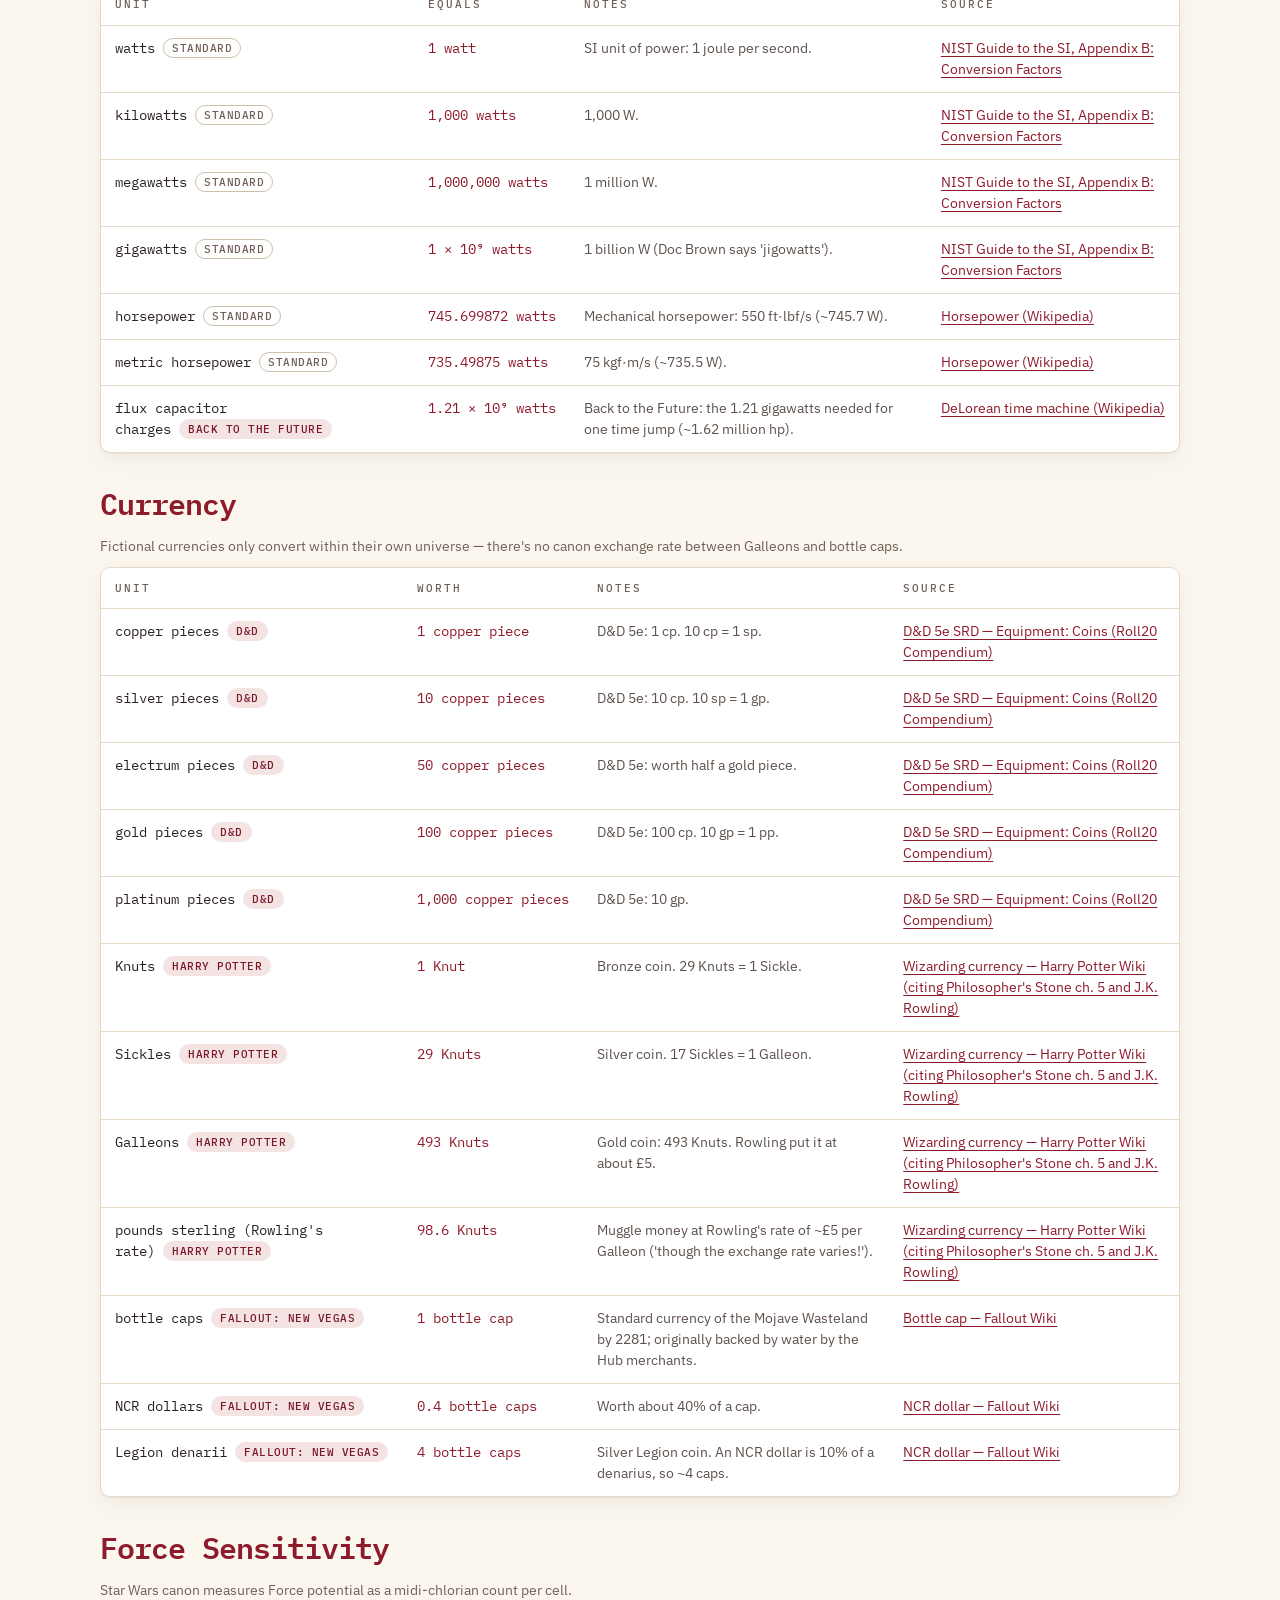
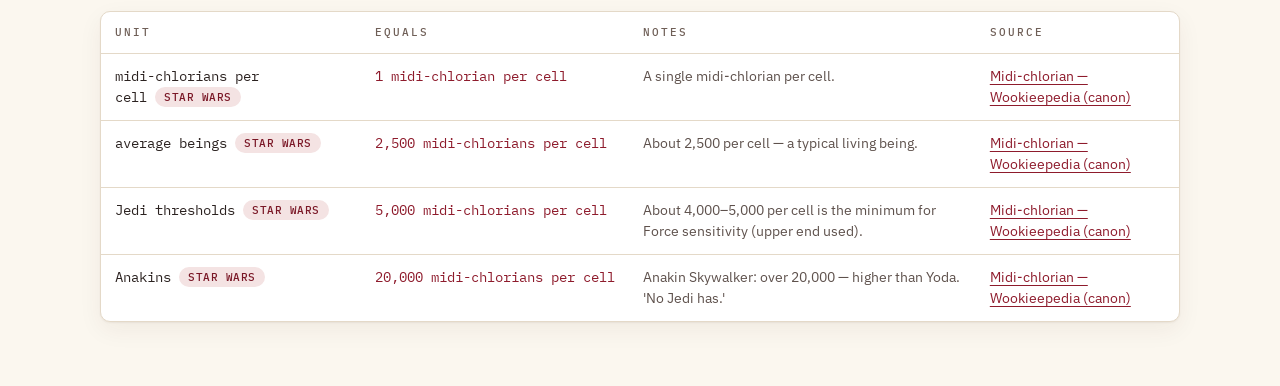
==== commit c3b856d5: "Redesign: cream & burgundy light theme, terminal dark mode, new UI - Light theme (default) in cream " ====
--- a/references.html
+++ b/references.html
@@ -4,40 +4,52 @@
     <meta charset="UTF-8">
     <meta name="viewport" content="width=device-width, initial-scale=1.0">
     <title>Units &amp; Sources · Nerdy Unit Converter</title>
+    <script src="theme.js"></script>
     <link rel="stylesheet" href="styles.css">
 </head>
 <body>
-    <div class="container container-wide">
-        <nav class="page-nav page-nav-top">
-            <a href="index.html">← Back to the converter</a>
-        </nav>
-
-        <h1 class="h1-refs">Units &amp; Sources</h1>
-        <div class="intro-note">
-            <p>Every unit in the converter, what it's worth, and where the number comes from. Standard units follow official definitions (mostly NIST). Fictional units cite canon sources or fan wikis that quote canon; where a universe never pins a number down, the note says what assumption was made.</p>
+    <div class="page page-wide">
+        <div class="topbar">
+            <a href="index.html" class="back-link">← Back to the converter</a>
+            <button class="theme-toggle" type="button" data-theme-toggle aria-pressed="false">
+                <svg class="icon-moon" width="16" height="16" viewBox="0 0 16 16" aria-hidden="true"><path d="M13.5 10A6 6 0 0 1 6 2.5a6 6 0 1 0 7.5 7.5z" stroke="currentColor" stroke-width="1.4" fill="none"/></svg>
+                <svg class="icon-sun" width="16" height="16" viewBox="0 0 16 16" aria-hidden="true"><circle cx="8" cy="8" r="3.2" stroke="currentColor" stroke-width="1.4" fill="none"/><path d="M8 1v2M8 13v2M1 8h2M13 8h2M3 3l1.4 1.4M11.6 11.6L13 13M3 13l1.4-1.4M11.6 4.4L13 3" stroke="currentColor" stroke-width="1.4"/></svg>
+                <span class="theme-toggle-label">Terminal mode</span>
+            </button>
         </div>
 
+        <header class="site-header">
+            <div class="eyebrow">Nerdy Unit Converter</div>
+            <h1>Units &amp; Sources</h1>
+        </header>
+
+        <section class="panel intro">
+            <p>Welcome to the Dimensional Analysis Machine! (That's fancy talk for "unit converter".) Alongside standard units like meters, kilograms and liters, it converts units from your favorite sci-fi and fantasy universes: D&amp;D gold pieces, Galleons, warp factors, Elvish long years and even midi-chlorians.</p>
+            <p>This page lists every unit, what it's worth and where the number comes from. Standard units follow official definitions (mostly NIST). Fictional units cite canon sources, or fan wikis that quote canon. Where a universe never pins a number down, the note says what assumption was made.</p>
+        </section>
+
         <div class="ref-controls" role="group" aria-label="Filter units">
-            <button class="filter-btn active" data-kind="all">All</button>
-            <button class="filter-btn" data-kind="standard">Standard</button>
-            <button class="filter-btn" data-kind="nerdy">Nerdy</button>
-            <button class="filter-btn" data-kind="fictional">Fictional</button>
+            <button class="chip" type="button" data-kind="all" aria-pressed="true">All</button>
+            <button class="chip" type="button" data-kind="standard" aria-pressed="false">Standard</button>
+            <button class="chip" type="button" data-kind="nerdy" aria-pressed="false">Nerdy</button>
+            <button class="chip" type="button" data-kind="fictional" aria-pressed="false">Fictional</button>
         </div>
 
-        <div class="ref-jump" id="refJump"></div>
-        <div id="refBody"></div>
+        <nav class="ref-jump" id="refJump" aria-label="Jump to category"></nav>
+        <div id="refBody" class="page" style="max-width: none;"></div>
     </div>
 
     <script src="units.js"></script>
     <script>
-        const KIND_LABELS = { standard: 'Standard', nerdy: 'Nerdy', fictional: 'Fictional' };
         const body = document.getElementById('refBody');
         const jump = document.getElementById('refJump');
 
-        function valueText(unit, cat) {
-            if (!unit.size) return 'Formula — see notes';
-            if (cat.base === '(per universe)') return '';
-            return `${formatNumber(unit.size)} ${cat.base}`;
+        function tagEl(unit) {
+            const span = document.createElement('span');
+            const text = unitTag(unit) || 'Standard';
+            span.className = 'tag' + (unit.kind === 'nerdy' ? ' tag-nerdy' : unit.kind === 'standard' ? ' tag-standard' : '');
+            span.textContent = text;
+            return span;
         }
 
         Object.entries(CATEGORIES).forEach(([catKey, cat]) => {
@@ -61,12 +73,12 @@
                 section.appendChild(note);
             }
 
+            const isCurrency = !!Object.values(cat.units)[0].universe;
             const wrap = document.createElement('div');
-            wrap.className = 'table-wrap';
+            wrap.className = 'panel table-wrap';
             const table = document.createElement('table');
             table.className = 'ref-table';
-            const isCurrency = cat.base === '(per universe)';
-            table.innerHTML = `<thead><tr><th>Unit</th><th>${isCurrency ? 'Universe' : 'Equals'}</th><th>Notes</th><th>Source</th></tr></thead>`;
+            table.innerHTML = `<thead><tr><th scope="col">Unit</th><th scope="col">${isCurrency ? 'Worth' : 'Equals'}</th><th scope="col">Notes</th><th scope="col">Source</th></tr></thead>`;
             const tbody = document.createElement('tbody');
 
             Object.entries(cat.units).forEach(([key, unit]) => {
@@ -75,15 +87,18 @@
 
                 const name = document.createElement('td');
                 name.className = 'ref-unit';
-                name.textContent = unitLabel(key, unit);
-                const badge = document.createElement('span');
-                badge.className = `badge badge-${unit.kind}`;
-                badge.textContent = KIND_LABELS[unit.kind];
-                name.appendChild(badge);
+                name.append(unitLabel(key, unit), tagEl(unit));
 
                 const val = document.createElement('td');
                 val.className = 'ref-value';
-                val.textContent = isCurrency ? unit.universe : valueText(unit, cat);
+                if (!unit.size) {
+                    val.textContent = 'Formula (see notes)';
+                } else if (isCurrency) {
+                    const smallest = Object.entries(cat.units).find(([, u]) => u.universe === unit.universe && u.size === 1);
+                    val.textContent = smallest ? `${formatNumber(unit.size)} ${labelFor(unit.size, smallest[0], smallest[1])}` : '';
+                } else {
+                    val.textContent = `${formatNumber(unit.size)} ${unit.size === 1 ? singularLabel(cat.base) : cat.base}`;
+                }
 
                 const desc = document.createElement('td');
                 desc.textContent = unit.desc;
@@ -106,10 +121,11 @@
             body.appendChild(section);
         });
 
-        // Filter buttons
-        document.querySelectorAll('.filter-btn').forEach(btn => {
+        // Filter chips
+        const filterButtons = document.querySelectorAll('.ref-controls .chip');
+        filterButtons.forEach(btn => {
             btn.addEventListener('click', () => {
-                document.querySelectorAll('.filter-btn').forEach(b => b.classList.toggle('active', b === btn));
+                filterButtons.forEach(b => b.setAttribute('aria-pressed', String(b === btn)));
                 const kind = btn.dataset.kind;
                 document.querySelectorAll('.ref-table tbody tr').forEach(tr => {
                     tr.hidden = kind !== 'all' && tr.dataset.kind !== kind;
@@ -117,6 +133,9 @@
                 document.querySelectorAll('.ref-section').forEach(sec => {
                     sec.hidden = ![...sec.querySelectorAll('tbody tr')].some(tr => !tr.hidden);
                 });
+                document.querySelectorAll('.ref-jump a').forEach(a => {
+                    a.hidden = document.querySelector(a.getAttribute('href')).hidden;
+                });
             });
         });
     </script>
--- a/styles.css
+++ b/styles.css
@@ -1,606 +1,639 @@
-/* === IMPORTS === */
-@import url('https://fonts.googleapis.com/css2?family=VT323&family=Share+Tech+Mono&family=Exo+2:wght@300;400;600&display=swap');
+/* ============================================================
+   Nerdy Unit Converter — styles
+   Two themes share one set of tokens:
+   - light (default): cream + burgundy, IBM Plex
+   - dark ("terminal"): green-on-black CRT, VT323 / Share Tech Mono
+   ============================================================ */
+
+@import url('https://fonts.googleapis.com/css2?family=IBM+Plex+Mono:wght@400;500;600&family=IBM+Plex+Sans:wght@400;500;600&family=VT323&family=Share+Tech+Mono&family=Exo+2:wght@400;500&display=swap');
+
+/* === TOKENS: LIGHT (default) === */
+:root {
+    color-scheme: light;
+    --bg:            #fbf7ef;
+    --panel:         #ffffff;
+    --inset:         #f6f0e5;
+    --border:        #e4d9c8;
+    --border-strong: #cdbfa9;
+    --text:          #2b2220;
+    --text-2:        #5e514c;
+    --muted:         #6f5f57;
+    --accent:        #8e1b2c;
+    --accent-hover:  #6e1422;
+    --on-accent:     #ffffff;
+    --focus:         rgba(142, 27, 44, 0.28);
+    --tag-bg:        #f4e3e3;
+    --tag-text:      #7a1726;
+    --tag-border:    transparent;
+    --nerdy-bg:      #f6ebd2;
+    --nerdy-text:    #6e4a00;
+    --warn:          #a12a1a;
+    --shadow:        0 1px 2px rgba(60, 30, 20, 0.06), 0 8px 24px rgba(60, 30, 20, 0.06);
+    --pop-shadow:    0 12px 32px rgba(60, 30, 20, 0.16);
+    --glow:          none;
+    --radius:        10px;
+    --radius-sm:     6px;
+    --radius-pill:   999px;
+    --font-display:  'IBM Plex Mono', ui-monospace, monospace;
+    --font-mono:     'IBM Plex Mono', ui-monospace, monospace;
+    --font-body:     'IBM Plex Sans', system-ui, sans-serif;
+    --h1-size:       52px;
+    --h1-weight:     600;
+    --h1-spacing:    -1px;
+    --label-case:    uppercase;
+    --result-size:   60px;
+    --result-weight: 600;
+    --result-spacing: -2px;
+}
+
+/* === TOKENS: DARK ("terminal") === */
+:root[data-theme="dark"] {
+    color-scheme: dark;
+    --bg:            #090d12;
+    --panel:         #0d1520;
+    --inset:         #0a1019;
+    --border:        rgba(0, 200, 150, 0.22);
+    --border-strong: rgba(0, 200, 150, 0.5);
+    --text:          #d4f5ec;
+    --text-2:        #8ab9ac;
+    --muted:         #5f9486;
+    --accent:        #00c896;
+    --accent-hover:  #33e0b4;
+    --on-accent:     #090d12;
+    --focus:         rgba(0, 200, 150, 0.35);
+    --tag-bg:        transparent;
+    --tag-text:      #ff6a4d;
+    --tag-border:    #ff6a4d;
+    --nerdy-bg:      transparent;
+    --nerdy-text:    #e0b84a;
+    --warn:          #ff6a4d;
+    --shadow:        0 8px 48px rgba(0, 0, 0, 0.6);
+    --pop-shadow:    0 12px 40px rgba(0, 0, 0, 0.7);
+    --glow:          0 0 8px rgba(0, 200, 150, 0.4), 0 0 24px rgba(0, 200, 150, 0.15);
+    --radius:        4px;
+    --radius-sm:     2px;
+    --radius-pill:   2px;
+    --font-display:  'VT323', monospace;
+    --font-mono:     'Share Tech Mono', monospace;
+    --font-body:     'Exo 2', system-ui, sans-serif;
+    --h1-size:       64px;
+    --h1-weight:     400;
+    --h1-spacing:    4px;
+    --result-size:   76px;
+    --result-weight: 400;
+    --result-spacing: 0;
+}
 
 /* === RESET === */
-*, *::before, *::after {
-    margin: 0;
-    padding: 0;
-    box-sizing: border-box;
-}
-
-/* === CSS VARIABLES === */
-:root {
-    --bg-deep:        #090d12;
-    --bg-panel:       #0d1520;
-    --bg-inset:       #0a1019;
-    --border-dim:     rgba(0, 200, 150, 0.15);
-    --border-glow:    rgba(0, 200, 150, 0.5);
-    --accent:         #00c896;
-    --accent-hot:     #ff4d2e;
-    --accent-dim:     rgba(0, 200, 150, 0.35);
-    --text-primary:   #d4f5ec;
-    --text-secondary: #6ba898;
-    --text-muted:     #3a6b5f;
-    --glow-green:     0 0 8px rgba(0, 200, 150, 0.4), 0 0 24px rgba(0, 200, 150, 0.15);
-    --glow-hot:       0 0 8px rgba(255, 77, 46, 0.5), 0 0 20px rgba(255, 77, 46, 0.2);
-    --font-display:   'VT323', monospace;
-    --font-mono:      'Share Tech Mono', monospace;
-    --font-body:      'Exo 2', sans-serif;
-}
-
-/* === BODY & BACKGROUND === */
+*, *::before, *::after { box-sizing: border-box; margin: 0; padding: 0; }
+
 body {
+    min-height: 100vh;
+    padding: 24px 16px 64px;
+    background: var(--bg);
+    color: var(--text);
     font-family: var(--font-body);
-    background-color: var(--bg-deep);
+    font-size: 16px;
+    line-height: 1.5;
+    transition: background-color 0.25s ease, color 0.25s ease;
+}
+
+/* Terminal theme: CRT scanlines */
+:root[data-theme="dark"] body {
     background-image:
         radial-gradient(ellipse 80% 60% at 50% -10%, rgba(0, 200, 150, 0.07) 0%, transparent 70%),
-        radial-gradient(ellipse 40% 30% at 80% 80%, rgba(255, 77, 46, 0.05) 0%, transparent 60%),
-        repeating-linear-gradient(
-            0deg,
-            transparent,
-            transparent 2px,
-            rgba(0, 200, 150, 0.015) 2px,
-            rgba(0, 200, 150, 0.015) 4px
-        );
-    min-height: 100vh;
-    padding: 48px 20px;
-    line-height: 1.6;
-    color: var(--text-primary);
-}
-
-/* Scanline overlay */
-body::before {
+        repeating-linear-gradient(0deg, transparent, transparent 2px, rgba(0, 200, 150, 0.015) 2px, rgba(0, 200, 150, 0.015) 4px);
+}
+:root[data-theme="dark"] body::before {
     content: '';
     position: fixed;
     inset: 0;
-    background: repeating-linear-gradient(
-        to bottom,
-        transparent 0px,
-        transparent 3px,
-        rgba(0, 0, 0, 0.08) 3px,
-        rgba(0, 0, 0, 0.08) 4px
-    );
+    background: repeating-linear-gradient(to bottom, transparent 0, transparent 3px, rgba(0, 0, 0, 0.08) 3px, rgba(0, 0, 0, 0.08) 4px);
     pointer-events: none;
     z-index: 1000;
 }
 
-/* === CONTAINER === */
-.container {
-    max-width: 680px;
+a { color: var(--accent); text-underline-offset: 3px; }
+a:hover { color: var(--accent-hover); }
+
+button, input { font: inherit; color: inherit; }
+
+[hidden] { display: none !important; }
+
+.back-link {
+    font-family: var(--font-mono);
+    font-size: 14px;
+    text-decoration: none;
+}
+.back-link:hover { text-decoration: underline; }
+
+:focus-visible {
+    outline: 2px solid var(--accent);
+    outline-offset: 2px;
+}
+
+.visually-hidden {
+    position: absolute !important;
+    width: 1px; height: 1px;
+    overflow: hidden;
+    clip: rect(0 0 0 0);
+    white-space: nowrap;
+}
+
+/* === LAYOUT === */
+.page {
+    max-width: 760px;
     margin: 0 auto;
-    background: var(--bg-panel);
-    padding: 2.5rem 2.5rem 2rem;
-    border-radius: 4px;
-    border: 1px solid var(--border-dim);
-    box-shadow:
-        0 0 0 1px rgba(0, 200, 150, 0.05),
-        0 8px 48px rgba(0, 0, 0, 0.6),
-        inset 0 1px 0 rgba(0, 200, 150, 0.08);
-    position: relative;
-    animation: containerIn 0.6s ease both;
-}
-
-/* Corner accents */
-.container::before,
-.container::after {
-    content: '';
-    position: absolute;
-    width: 16px;
-    height: 16px;
-    border-color: var(--accent);
-    border-style: solid;
-}
-.container::before {
-    top: -1px; left: -1px;
-    border-width: 2px 0 0 2px;
-}
-.container::after {
-    bottom: -1px; right: -1px;
-    border-width: 0 2px 2px 0;
-}
-
-@keyframes containerIn {
-    from { opacity: 0; transform: translateY(16px); }
-    to   { opacity: 1; transform: translateY(0); }
-}
-
-/* === HEADING === */
+    display: flex;
+    flex-direction: column;
+    gap: 28px;
+}
+.page-wide { max-width: 1080px; }
+
+.topbar {
+    display: flex;
+    justify-content: space-between;
+    align-items: center;
+    gap: 12px;
+    min-height: 44px;
+}
+
+/* === THEME TOGGLE === */
+.theme-toggle {
+    margin-left: auto;
+    min-height: 44px;
+    padding: 0 16px;
+    display: inline-flex;
+    align-items: center;
+    gap: 8px;
+    background: var(--panel);
+    border: 1px solid var(--border);
+    border-radius: var(--radius-pill);
+    font-family: var(--font-mono);
+    font-size: 13px;
+    cursor: pointer;
+    transition: border-color 0.2s ease, color 0.2s ease;
+}
+.theme-toggle:hover { border-color: var(--accent); color: var(--accent); }
+.theme-toggle .icon-sun { display: none; }
+:root[data-theme="dark"] .theme-toggle .icon-sun { display: block; }
+:root[data-theme="dark"] .theme-toggle .icon-moon { display: none; }
+
+/* === HEADER === */
+.site-header {
+    display: flex;
+    flex-direction: column;
+    align-items: center;
+    gap: 8px;
+    text-align: center;
+}
+.eyebrow {
+    font-family: var(--font-mono);
+    font-size: 12px;
+    letter-spacing: 3px;
+    text-transform: uppercase;
+    color: var(--muted);
+}
 h1 {
     font-family: var(--font-display);
-    text-align: center;
-    font-size: 3.8rem;
-    font-weight: 400;
-    letter-spacing: 4px;
+    font-size: var(--h1-size);
+    font-weight: var(--h1-weight);
+    letter-spacing: var(--h1-spacing);
+    line-height: 1.05;
     color: var(--accent);
-    text-shadow: var(--glow-green);
-    margin-bottom: 0.25rem;
-    line-height: 1;
-    animation: flicker 8s infinite;
-}
-
-/* Subtle label above title */
-h1::before {
-    content: '// INTERDIMENSIONAL CONVERSION MATRIX //';
-    display: block;
-    font-family: var(--font-mono);
-    font-size: 0.6rem;
-    letter-spacing: 3px;
-    color: var(--text-muted);
-    text-shadow: none;
-    margin-bottom: 0.5rem;
-    animation: none;
-}
-
+    text-shadow: var(--glow);
+}
+:root[data-theme="dark"] h1 { animation: flicker 8s infinite; }
 @keyframes flicker {
     0%, 95%, 100% { opacity: 1; }
-    96%            { opacity: 0.85; }
-    97%            { opacity: 1; }
-    98%            { opacity: 0.9; }
-}
-
-/* === INTRO NOTE === */
-.intro-note {
-    background: var(--bg-inset);
-    padding: 1rem 1.25rem;
-    border-radius: 2px;
-    margin: 1.5rem 0 2rem;
-    color: var(--text-secondary);
-    font-size: 0.875rem;
-    line-height: 1.6;
-    border-left: 3px solid var(--accent-hot);
-    position: relative;
-}
-
-.intro-note::before {
-    content: 'SYS_MSG';
-    position: absolute;
-    top: -0.6rem;
-    left: 0.75rem;
-    font-family: var(--font-mono);
-    font-size: 0.65rem;
+    96% { opacity: 0.85; }
+    97% { opacity: 1; }
+    98% { opacity: 0.9; }
+}
+.tagline {
+    max-width: 560px;
+    font-size: 17px;
+    color: var(--text-2);
+}
+
+/* === CATEGORY CHIPS === */
+.chips {
+    display: flex;
+    flex-wrap: wrap;
+    justify-content: center;
+    gap: 8px;
+}
+.chip {
+    min-height: 40px;
+    padding: 0 16px;
+    background: var(--panel);
+    border: 1px solid var(--border);
+    border-radius: var(--radius-pill);
+    font-family: var(--font-mono);
+    font-size: 13px;
+    cursor: pointer;
+    transition: background-color 0.15s ease, border-color 0.15s ease, color 0.15s ease;
+}
+:root[data-theme="dark"] .chip { background: transparent; color: var(--text-2); text-transform: uppercase; letter-spacing: 1px; }
+.chip:hover { border-color: var(--accent); color: var(--accent); }
+.chip[aria-pressed="true"],
+:root[data-theme="dark"] .chip[aria-pressed="true"] {
+    background: var(--accent);
+    border-color: var(--accent);
+    color: var(--on-accent);
+}
+
+/* === PANELS === */
+.panel {
+    background: var(--panel);
+    border: 1px solid var(--border);
+    border-radius: var(--radius);
+    box-shadow: var(--shadow);
+}
+.converter {
+    padding: 28px;
+    display: flex;
+    flex-direction: column;
+    gap: 16px;
+}
+.field-label {
+    display: block;
+    margin-bottom: 6px;
+    font-family: var(--font-mono);
+    font-size: 12px;
     letter-spacing: 2px;
-    color: var(--accent-hot);
-    background: var(--bg-panel);
-    padding: 0 0.4rem;
-}
-
-/* === CONVERTER BOX === */
-.converter-box {
-    padding: 1.5rem;
-    background: var(--bg-inset);
-    border-radius: 2px;
-    border: 1px solid var(--border-dim);
-    position: relative;
-}
-
-.converter-box::before {
-    content: 'INPUT_MODULE';
-    position: absolute;
-    top: -0.6rem;
-    left: 0.75rem;
-    font-family: var(--font-mono);
-    font-size: 0.65rem;
-    letter-spacing: 2px;
-    color: var(--text-muted);
-    background: var(--bg-inset);
-    padding: 0 0.4rem;
-}
-
-/* === FORM ELEMENTS === */
-.category-select,
-.unit-select,
+    text-transform: uppercase;
+    color: var(--muted);
+}
+
+.row {
+    display: flex;
+    gap: 10px;
+    flex-wrap: wrap;
+}
+.field-value { flex: 0 1 180px; min-width: 120px; }
+.field-unit  { flex: 1 1 280px; min-width: 0; }
+
 .value-input {
-    font-family: var(--font-mono);
-    padding: 10px 14px;
-    font-size: 0.9rem;
-    border: 1px solid var(--border-dim);
-    border-radius: 2px;
-    background: var(--bg-panel);
-    color: var(--text-primary);
-    transition: border-color 0.2s ease, box-shadow 0.2s ease;
-    -webkit-appearance: none;
-    appearance: none;
-}
-
-.category-select {
     width: 100%;
-    margin-bottom: 1.25rem;
-    cursor: pointer;
-    background-image: url("data:image/svg+xml,%3Csvg xmlns='http://www.w3.org/2000/svg' width='12' height='8' viewBox='0 0 12 8'%3E%3Cpath d='M1 1l5 5 5-5' stroke='%2300c896' stroke-width='1.5' fill='none' stroke-linecap='square'/%3E%3C/svg%3E");
-    background-color: var(--bg-panel);
-    background-repeat: no-repeat;
-    background-position: right 14px center;
-    padding-right: 36px;
-    letter-spacing: 1px;
-    text-transform: uppercase;
-    font-size: 0.8rem;
-    color: var(--accent);
-}
-
-.unit-select {
-    flex: 1;
-    cursor: pointer;
-    background-image: url("data:image/svg+xml,%3Csvg xmlns='http://www.w3.org/2000/svg' width='10' height='6' viewBox='0 0 10 6'%3E%3Cpath d='M1 1l4 4 4-4' stroke='%236ba898' stroke-width='1.5' fill='none' stroke-linecap='square'/%3E%3C/svg%3E");
-    background-color: var(--bg-panel);
-    background-repeat: no-repeat;
-    background-position: right 10px center;
-    padding-right: 28px;
-}
-
-.value-input {
-    flex: 0 0 110px;
+    height: 48px;
+    padding: 0 14px;
+    background: var(--inset);
+    border: 2px solid var(--accent);
+    border-radius: var(--radius-sm);
+    font-family: var(--font-mono);
+    font-size: 20px;
+    text-align: right;
     -moz-appearance: textfield;
-    text-align: right;
-    font-size: 1.1rem;
-    color: var(--accent);
-}
-
+}
+:root[data-theme="dark"] .value-input { border-width: 1px; color: var(--accent); box-shadow: var(--glow); }
 .value-input::-webkit-outer-spin-button,
-.value-input::-webkit-inner-spin-button {
-    -webkit-appearance: none;
-}
-
-.value-input[readonly] {
-    background: rgba(0, 200, 150, 0.04);
-    color: var(--accent);
-    cursor: default;
-    border-color: var(--border-dim);
-}
-
-.category-select:focus,
-.unit-select:focus,
-.value-input:focus {
-    outline: none;
-    border-color: var(--accent);
-    box-shadow: var(--glow-green);
-}
-
-.category-select:hover,
-.unit-select:hover {
-    border-color: rgba(0, 200, 150, 0.35);
-}
-
-/* === INPUT GROUPS === */
-.input-group {
-    display: flex;
-    gap: 10px;
-    margin: 0.75rem 0;
-    align-items: center;
-}
-
-/* === EQUALS SIGN === */
-.equals {
-    font-family: var(--font-display);
-    text-align: center;
-    font-size: 2rem;
-    margin: 0.5rem 0;
-    color: var(--accent-hot);
-    text-shadow: var(--glow-hot);
-    letter-spacing: 4px;
-}
-
-/* === SWAP BUTTON === */
-.swap-btn {
-    padding: 9px 13px;
-    font-size: 1rem;
-    border: 1px solid var(--border-glow);
-    border-radius: 2px;
-    background: transparent;
+.value-input::-webkit-inner-spin-button { -webkit-appearance: none; }
+.value-input:focus { outline: none; box-shadow: 0 0 0 4px var(--focus); }
+
+/* Swap divider */
+.swap-row {
+    display: flex;
+    align-items: center;
+    gap: 12px;
+}
+.swap-row::before,
+.swap-row::after {
+    content: '';
+    flex-grow: 1;
+    height: 1px;
+    background: var(--border);
+}
+.icon-btn {
+    width: 44px;
+    height: 44px;
+    display: inline-flex;
+    align-items: center;
+    justify-content: center;
+    background: var(--panel);
+    border: 1px solid var(--border);
+    border-radius: var(--radius-pill);
     color: var(--accent);
     cursor: pointer;
-    transition: all 0.2s ease;
-    font-family: var(--font-mono);
-    text-shadow: var(--glow-green);
+    transition: transform 0.15s ease, border-color 0.15s ease;
+}
+.icon-btn:hover { border-color: var(--accent); transform: rotate(180deg); }
+
+/* === UNIT PICKER === */
+.picker { position: relative; }
+.picker-btn {
+    width: 100%;
+    height: 48px;
+    padding: 0 14px;
+    display: flex;
+    align-items: center;
+    gap: 10px;
+    background: var(--inset);
+    border: 1px solid var(--border);
+    border-radius: var(--radius-sm);
+    font-family: var(--font-mono);
+    font-size: 15px;
+    text-align: left;
+    cursor: pointer;
+}
+.picker-btn:hover { border-color: var(--border-strong); }
+.picker-btn[aria-expanded="true"] { border-color: var(--accent); box-shadow: 0 0 0 4px var(--focus); }
+.picker-value { flex-grow: 1; min-width: 0; overflow: hidden; text-overflow: ellipsis; white-space: nowrap; }
+.picker-caret { flex-shrink: 0; color: var(--muted); transition: transform 0.15s ease; }
+.picker-btn[aria-expanded="true"] .picker-caret { transform: rotate(180deg); }
+
+.picker-pop {
+    position: absolute;
+    z-index: 50;
+    top: calc(100% + 6px);
+    left: 0;
+    right: 0;
+    min-width: 280px;
+    background: var(--panel);
+    border: 1px solid var(--border-strong);
+    border-radius: var(--radius);
+    box-shadow: var(--pop-shadow);
+    overflow: hidden;
+}
+.picker-search {
+    display: flex;
+    align-items: center;
+    gap: 10px;
+    padding: 10px 14px;
+    border-bottom: 1px solid var(--border);
+    color: var(--muted);
+}
+.picker-search input {
+    flex-grow: 1;
+    min-width: 0;
+    height: 32px;
+    background: transparent;
+    border: none;
+    outline: none;
+    font-family: var(--font-mono);
+    font-size: 14px;
+    color: var(--text);
+}
+.picker-search input::placeholder { color: var(--muted); opacity: 1; }
+.picker-list {
+    list-style: none;
+    max-height: 320px;
+    overflow-y: auto;
+    padding: 6px 0;
+}
+.picker-group {
+    padding: 10px 14px 4px;
+    font-family: var(--font-mono);
+    font-size: 11px;
+    letter-spacing: 2px;
+    text-transform: uppercase;
+    color: var(--muted);
+}
+.picker-option {
+    display: flex;
+    align-items: center;
+    gap: 10px;
+    min-height: 40px;
+    padding: 8px 14px;
+    font-family: var(--font-mono);
+    font-size: 14px;
+    cursor: pointer;
+    border-left: 2px solid transparent;
+}
+.picker-option span:first-child { flex-grow: 1; }
+.picker-option.is-active { background: var(--inset); }
+.picker-option[aria-selected="true"] { color: var(--accent); border-left-color: var(--accent); font-weight: 500; }
+.picker-empty { padding: 16px 14px; color: var(--muted); font-size: 14px; }
+.picker-hint {
+    display: flex;
+    gap: 16px;
+    padding: 8px 14px;
+    border-top: 1px solid var(--border);
+    font-family: var(--font-mono);
+    font-size: 11px;
+    letter-spacing: 1px;
+    color: var(--muted);
+}
+
+/* === TAGS === */
+.tag {
     flex-shrink: 0;
-}
-
-.swap-btn:hover {
+    padding: 2px 8px;
+    font-family: var(--font-mono);
+    font-size: 11px;
+    font-weight: 500;
+    letter-spacing: 0.5px;
+    text-transform: uppercase;
+    white-space: nowrap;
+    background: var(--tag-bg);
+    color: var(--tag-text);
+    border: 1px solid var(--tag-border);
+    border-radius: var(--radius-pill);
+}
+.tag-nerdy {
+    background: var(--nerdy-bg);
+    color: var(--nerdy-text);
+    border-color: var(--nerdy-text);
+}
+:root:not([data-theme="dark"]) .tag-nerdy { border-color: transparent; }
+.tag-standard {
+    background: transparent;
+    color: var(--muted);
+    border-color: var(--border-strong);
+}
+
+/* === RESULT === */
+.result {
+    margin-top: 8px;
+    padding: 24px;
+    background: var(--inset);
+    border-radius: var(--radius);
+    display: flex;
+    flex-direction: column;
+    gap: 10px;
+}
+:root[data-theme="dark"] .result { border: 1px solid var(--border); }
+.result-main {
+    display: flex;
+    align-items: baseline;
+    gap: 14px;
+    flex-wrap: wrap;
+    min-width: 0;
+}
+.result-number {
+    font-family: var(--font-display);
+    font-size: var(--result-size);
+    font-weight: var(--result-weight);
+    letter-spacing: var(--result-spacing);
+    line-height: 1;
+    color: var(--accent);
+    text-shadow: var(--glow);
+    overflow-wrap: anywhere;
+    animation: resultIn 0.25s ease;
+}
+.result-unit { font-family: var(--font-mono); font-size: 20px; }
+.result-foot {
+    display: flex;
+    align-items: center;
+    justify-content: space-between;
+    gap: 12px;
+    flex-wrap: wrap;
+}
+.result-sentence { font-size: 17px; color: var(--text-2); }
+.result-warning { color: var(--warn); font-size: 15px; }
+@keyframes resultIn {
+    from { opacity: 0; transform: translateY(4px); }
+    to   { opacity: 1; transform: translateY(0); }
+}
+
+.ghost-btn {
+    min-height: 44px;
+    padding: 0 16px;
+    display: inline-flex;
+    align-items: center;
+    gap: 8px;
+    background: transparent;
+    border: 1px solid var(--border-strong);
+    border-radius: var(--radius-pill);
+    font-family: var(--font-mono);
+    font-size: 13px;
+    cursor: pointer;
+}
+.ghost-btn:hover { border-color: var(--accent); color: var(--accent); }
+
+.primary-btn {
+    min-height: 50px;
+    display: flex;
+    align-items: center;
+    justify-content: center;
+    gap: 10px;
     background: var(--accent);
-    color: var(--bg-deep);
-    box-shadow: var(--glow-green);
-    text-shadow: none;
-    transform: scale(1.05);
-}
-
-.swap-btn:active {
-    transform: scale(0.97);
-}
-
-/* === TOOLTIP / UNIT INFO === */
-.tooltip {
-    margin-top: 1.25rem;
-    padding: 0.75rem 1rem;
-    background: var(--bg-panel);
-    border-radius: 2px;
-    border: 1px solid var(--border-dim);
-    border-left: 3px solid var(--accent-dim);
-    color: var(--text-secondary);
-    font-family: var(--font-mono);
-    font-size: 0.78rem;
+    border: none;
+    border-radius: var(--radius-pill);
+    color: var(--on-accent);
+    font-family: var(--font-mono);
+    font-size: 14px;
+    font-weight: 500;
+    letter-spacing: 1px;
+    cursor: pointer;
+    transition: background-color 0.15s ease;
+}
+.primary-btn:hover { background: var(--accent-hover); }
+:root[data-theme="dark"] .primary-btn { text-transform: uppercase; letter-spacing: 2px; }
+
+/* === UNIT INFO === */
+.info {
+    padding: 20px 24px;
+    display: flex;
+    flex-direction: column;
+    gap: 14px;
+}
+.info-item { display: flex; flex-direction: column; gap: 4px; }
+.info-item + .info-item { padding-top: 14px; border-top: 1px solid var(--border); }
+.info-name { font-family: var(--font-mono); font-size: 14px; font-weight: 500; }
+.info-desc { font-size: 15px; line-height: 1.55; color: var(--text-2); }
+.info-note { font-size: 14px; color: var(--muted); padding-top: 14px; border-top: 1px dashed var(--border); }
+
+.site-footer {
+    display: flex;
+    justify-content: space-between;
+    flex-wrap: wrap;
+    gap: 12px;
+    font-family: var(--font-mono);
+    font-size: 13px;
+    color: var(--muted);
+}
+
+/* === REFERENCES PAGE === */
+.intro {
+    padding: 20px 24px;
+    color: var(--text-2);
+    font-size: 15px;
     line-height: 1.6;
-    position: relative;
-}
-
-.tooltip::before {
-    content: 'UNIT_INFO';
-    position: absolute;
-    top: -0.6rem;
-    left: 0.75rem;
-    font-size: 0.6rem;
-    letter-spacing: 2px;
-    color: var(--text-muted);
-    background: var(--bg-panel);
-    padding: 0 0.4rem;
-    font-family: var(--font-mono);
-}
-
-/* === RESULT ANIMATION === */
-@keyframes resultFade {
-    from { opacity: 0; transform: translateY(6px); }
-    to   { opacity: 1; transform: translateY(0); }
-}
-
-.value-input[readonly]:not(:placeholder-shown) {
-    animation: resultFade 0.25s ease;
-}
-
-/* === RESPONSIVE === */
-@media (max-width: 480px) {
-    .container {
-        padding: 1.75rem 1.25rem 1.5rem;
-    }
-    h1 {
-        font-size: 2.8rem;
-        letter-spacing: 2px;
-    }
-    h1::before {
-        font-size: 0.5rem;
-        letter-spacing: 1.5px;
-    }
-    .input-group {
-        flex-wrap: wrap;
-    }
-    .unit-select {
-        flex: 1 1 100%;
-        order: -1;
-        min-width: 0;
-        width: 100%;
-    }
-    .value-input {
-        flex: 1;
-    }
-    .swap-btn {
-        width: 100%;
-    }
-}
-
-
-/* === UNIT INFO DETAILS === */
-.unit-info + .unit-info {
-    margin-top: 0.4rem;
-}
-
-.unit-info strong {
-    color: var(--text-primary);
-    font-weight: 400;
-}
-
-.tooltip a,
-.ref-table a,
-.page-nav a {
-    color: var(--accent);
-    text-decoration: none;
-    border-bottom: 1px dotted var(--accent-dim);
-}
-
-.tooltip a:hover,
-.ref-table a:hover,
-.page-nav a:hover {
-    border-bottom-style: solid;
-    text-shadow: var(--glow-green);
-}
-
-.unit-note {
-    margin-top: 0.6rem;
-    padding-top: 0.5rem;
-    border-top: 1px dashed var(--border-dim);
-    color: var(--text-muted);
-}
-
-.unit-warning {
-    color: var(--accent-hot);
-}
-
-optgroup {
-    color: var(--text-muted);
-    font-style: normal;
-}
-
-optgroup option {
-    color: var(--text-primary);
-}
-
-/* === PAGE NAV === */
-.page-nav {
-    margin-top: 1.5rem;
-    text-align: right;
-    font-family: var(--font-mono);
-    font-size: 0.8rem;
-    letter-spacing: 1px;
-}
-
-.page-nav-top {
-    margin: 0 0 1.5rem;
-    text-align: left;
-}
-
-/* === REFERENCES PAGE === */
-.container-wide {
-    max-width: 1080px;
-}
-
-.h1-refs {
-    font-size: 3rem;
-}
-
-.ref-controls {
-    display: flex;
-    gap: 8px;
+    display: flex;
+    flex-direction: column;
+    gap: 10px;
+}
+.ref-controls { display: flex; flex-wrap: wrap; gap: 8px; }
+.ref-jump {
+    display: flex;
     flex-wrap: wrap;
-    margin-bottom: 1rem;
-}
-
-.filter-btn {
-    font-family: var(--font-mono);
-    font-size: 0.75rem;
-    letter-spacing: 1px;
-    text-transform: uppercase;
-    padding: 6px 12px;
-    border: 1px solid var(--border-dim);
-    border-radius: 2px;
-    background: transparent;
-    color: var(--text-secondary);
-    cursor: pointer;
-    transition: all 0.2s ease;
-}
-
-.filter-btn:hover {
-    border-color: var(--border-glow);
-    color: var(--accent);
-}
-
-.filter-btn.active {
-    background: var(--accent);
-    border-color: var(--accent);
-    color: var(--bg-deep);
-}
-
-.ref-jump {
-    display: flex;
-    flex-wrap: wrap;
-    gap: 6px 14px;
-    margin-bottom: 2rem;
-    font-family: var(--font-mono);
-    font-size: 0.75rem;
-}
-
-.ref-jump a {
-    color: var(--text-secondary);
-    text-decoration: none;
-}
-
-.ref-jump a:hover {
-    color: var(--accent);
-}
-
-.ref-section {
-    margin-bottom: 2.5rem;
-    scroll-margin-top: 1rem;
-}
-
+    gap: 6px 16px;
+    font-family: var(--font-mono);
+    font-size: 13px;
+}
+.ref-jump a { color: var(--text-2); text-decoration: none; }
+.ref-jump a:hover { color: var(--accent); }
+.ref-section { scroll-margin-top: 16px; display: flex; flex-direction: column; gap: 10px; }
 .ref-section h2 {
     font-family: var(--font-display);
-    font-weight: 400;
-    font-size: 2rem;
-    letter-spacing: 2px;
+    font-weight: var(--h1-weight);
+    font-size: 30px;
+    letter-spacing: var(--h1-spacing);
     color: var(--accent);
-    margin-bottom: 0.5rem;
-}
-
-.ref-note {
-    color: var(--text-muted);
-    font-size: 0.85rem;
-    margin-bottom: 0.75rem;
-}
-
-.table-wrap {
-    overflow-x: auto;
-    border: 1px solid var(--border-dim);
-    border-radius: 2px;
-    background: var(--bg-inset);
-}
-
-.ref-table {
-    width: 100%;
-    border-collapse: collapse;
-    font-size: 0.82rem;
-}
-
+    text-shadow: var(--glow);
+}
+:root[data-theme="dark"] .ref-section h2 { font-size: 36px; letter-spacing: 2px; }
+.ref-note { color: var(--muted); font-size: 14px; }
+.table-wrap { overflow-x: auto; }
+.ref-table { width: 100%; border-collapse: collapse; font-size: 14px; }
 .ref-table th {
     text-align: left;
-    font-family: var(--font-mono);
-    font-weight: 400;
-    font-size: 0.68rem;
+    padding: 12px 14px;
+    font-family: var(--font-mono);
+    font-weight: 500;
+    font-size: 11px;
     letter-spacing: 2px;
     text-transform: uppercase;
-    color: var(--text-muted);
-    padding: 0.6rem 0.75rem;
-    border-bottom: 1px solid var(--border-dim);
-}
-
+    color: var(--muted);
+    border-bottom: 1px solid var(--border);
+}
 .ref-table td {
-    padding: 0.6rem 0.75rem;
+    padding: 12px 14px;
     vertical-align: top;
-    color: var(--text-secondary);
-    border-bottom: 1px solid rgba(0, 200, 150, 0.07);
-}
-
-.ref-table tr:last-child td {
-    border-bottom: none;
-}
-
-.ref-unit {
-    color: var(--text-primary) !important;
-    font-family: var(--font-mono);
-    white-space: nowrap;
-}
-
-.ref-value {
-    font-family: var(--font-mono);
-    color: var(--accent) !important;
-    white-space: nowrap;
-}
-
-.badge {
-    display: inline-block;
-    margin-left: 0.5rem;
-    padding: 0 0.35rem;
-    font-size: 0.6rem;
-    letter-spacing: 1px;
-    text-transform: uppercase;
-    border: 1px solid currentColor;
-    border-radius: 2px;
-    vertical-align: middle;
-}
-
-.badge-standard  { color: var(--text-muted); }
-.badge-nerdy     { color: #e0b84a; }
-.badge-fictional { color: var(--accent-hot); }
-
-@media (max-width: 720px) {
-    .ref-table thead {
-        display: none;
+    color: var(--text-2);
+    border-bottom: 1px solid var(--border);
+}
+.ref-table tr:last-child td { border-bottom: none; }
+.ref-unit { font-family: var(--font-mono); color: var(--text) !important; }
+.ref-unit .tag { margin-left: 8px; vertical-align: 1px; }
+.ref-value { font-family: var(--font-mono); color: var(--accent) !important; white-space: nowrap; }
+
+/* === RESPONSIVE === */
+@media (max-width: 600px) {
+    body { padding: 16px 16px 48px; }
+    .page { gap: 20px; }
+    :root { --h1-size: 38px; --result-size: 48px; }
+    :root[data-theme="dark"] { --h1-size: 44px; --result-size: 60px; }
+    .tagline { font-size: 15px; }
+    .site-header { align-items: flex-start; text-align: left; }
+    .chips {
+        flex-wrap: nowrap;
+        justify-content: flex-start;
+        overflow-x: auto;
+        margin: 0 -16px;
+        padding: 0 16px 4px;
+        scrollbar-width: none;
     }
-    .ref-table,
-    .ref-table tbody,
-    .ref-table tr,
-    .ref-table td {
-        display: block;
-        width: 100%;
+    .chip { flex-shrink: 0; }
+    .converter { padding: 16px; gap: 12px; }
+    .field-value { flex: 0 0 96px; min-width: 0; }
+    .field-unit { flex: 1 1 0; }
+    .value-input { font-size: 18px; padding: 0 10px; }
+    .result { padding: 16px; }
+    .info { padding: 16px; }
+    .picker-pop { min-width: 0; }
+    .ref-table thead { display: none; }
+    .ref-table, .ref-table tbody, .ref-table tr, .ref-table td { display: block; width: 100%; }
+    .ref-table tr { padding: 8px 0; border-bottom: 1px solid var(--border); }
+    .ref-table td { border: none; padding: 3px 14px; }
+    .ref-value { white-space: normal; }
+}
+
+/* === REDUCED MOTION === */
+@media (prefers-reduced-motion: reduce) {
+    *, *::before, *::after {
+        animation: none !important;
+        transition: none !important;
     }
-    .ref-table tr {
-        padding: 0.6rem 0;
-        border-bottom: 1px solid var(--border-dim);
-    }
-    .ref-table td {
-        border: none;
-        padding: 0.15rem 0.75rem;
-    }
-    .ref-unit,
-    .ref-value {
-        white-space: normal;
-    }
-    .h1-refs {
-        font-size: 2.4rem;
-    }
-}
+}
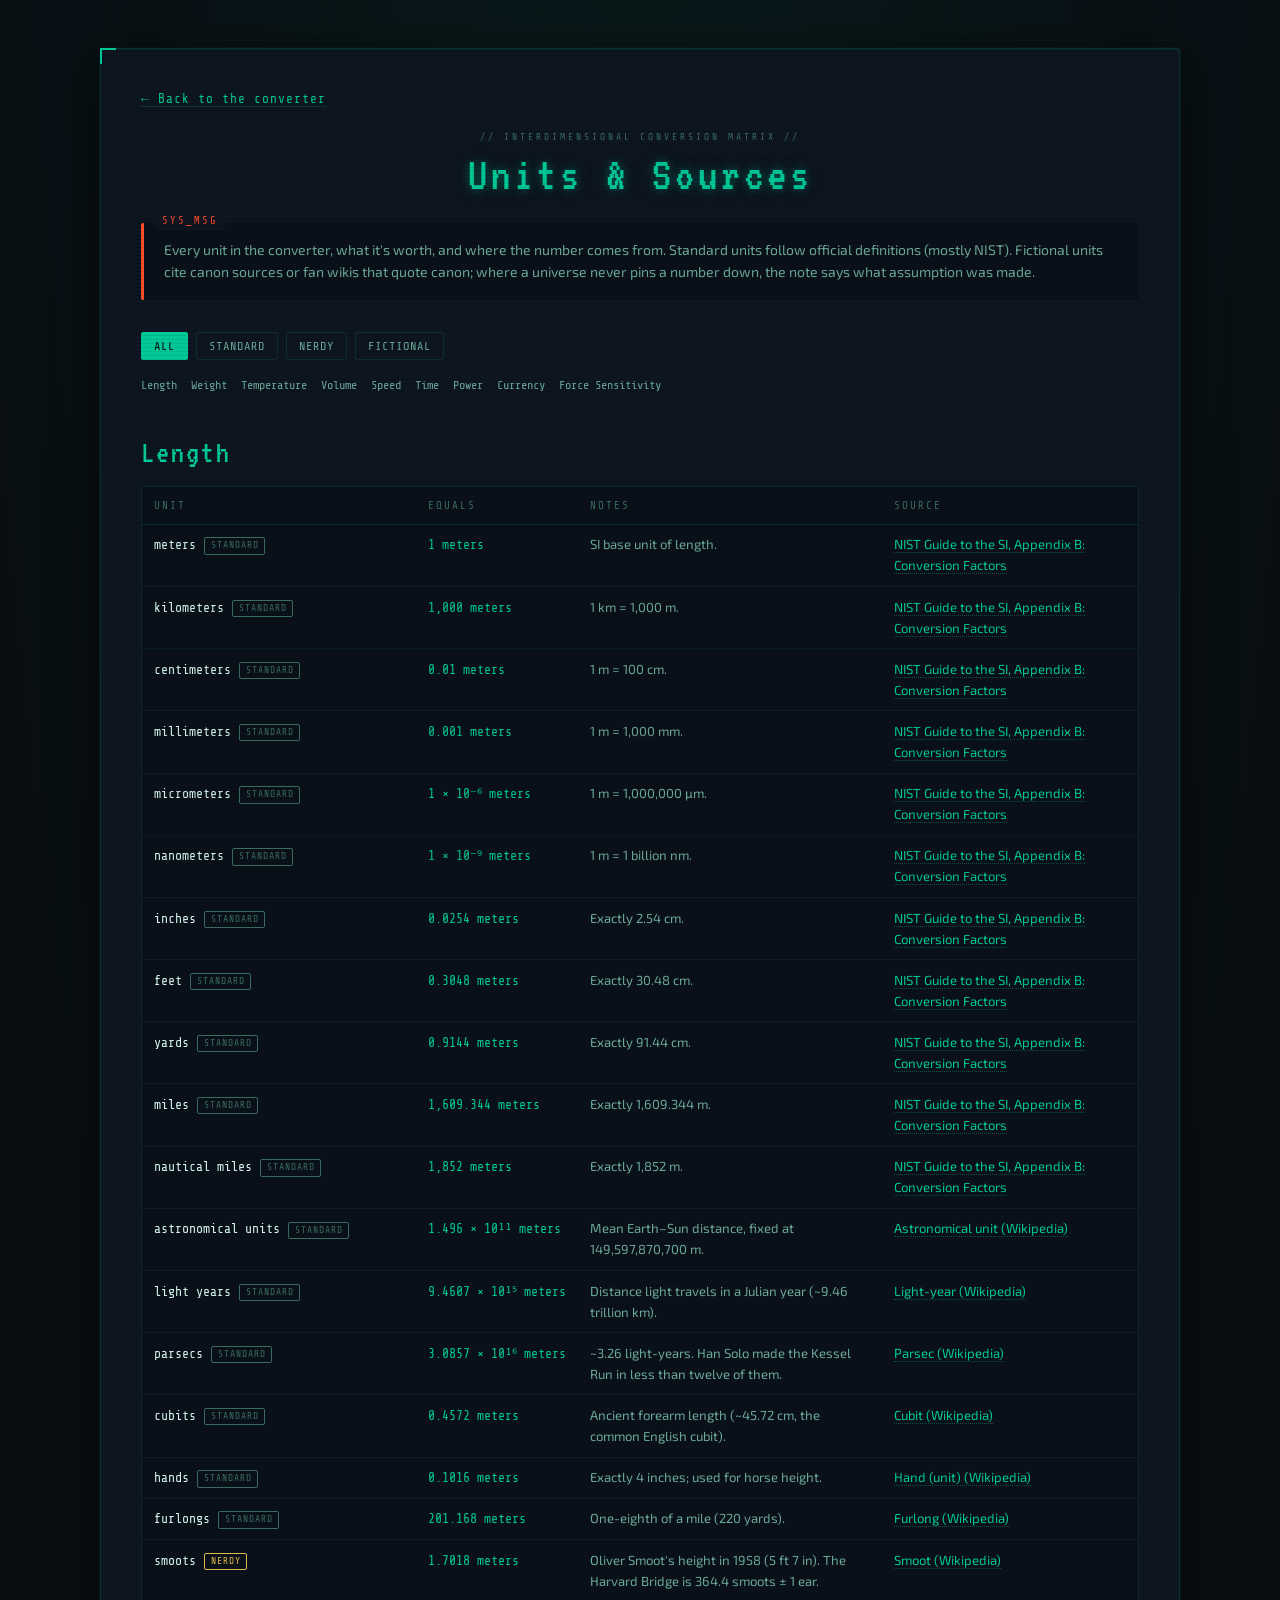
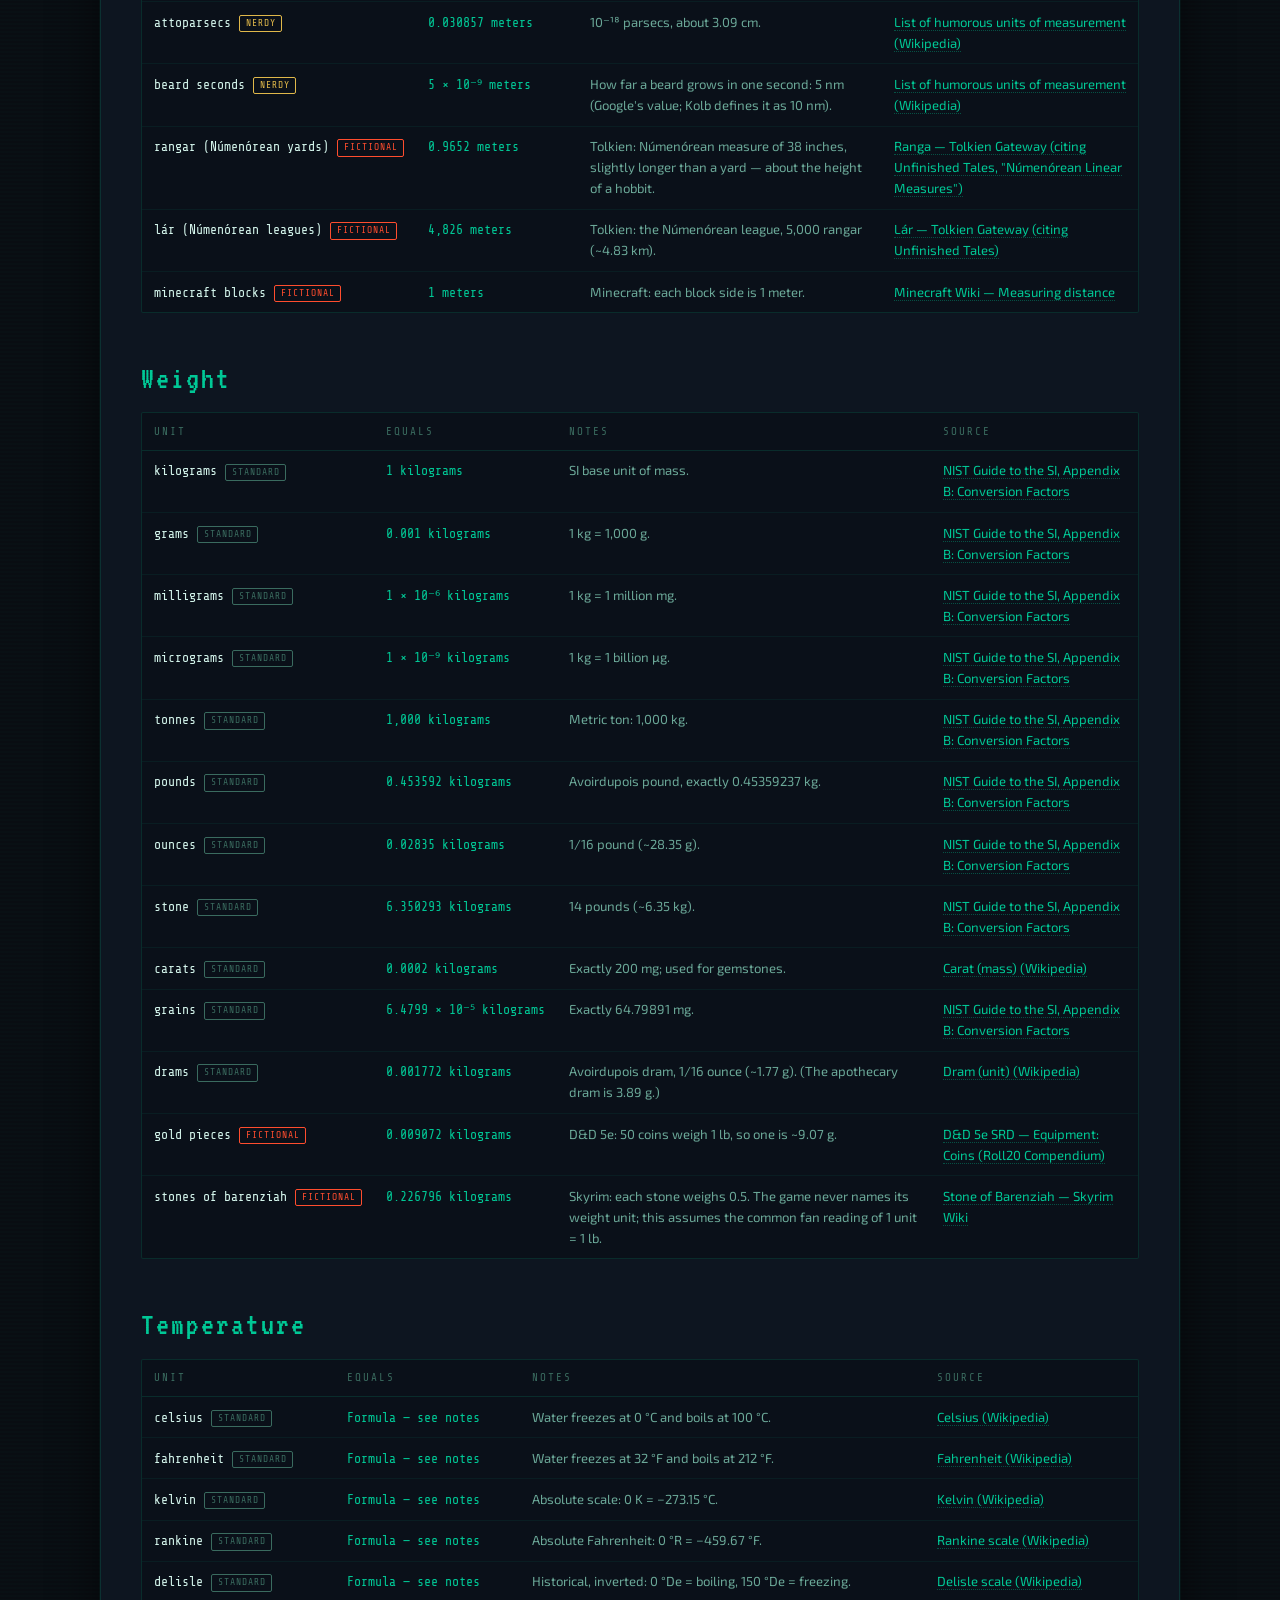
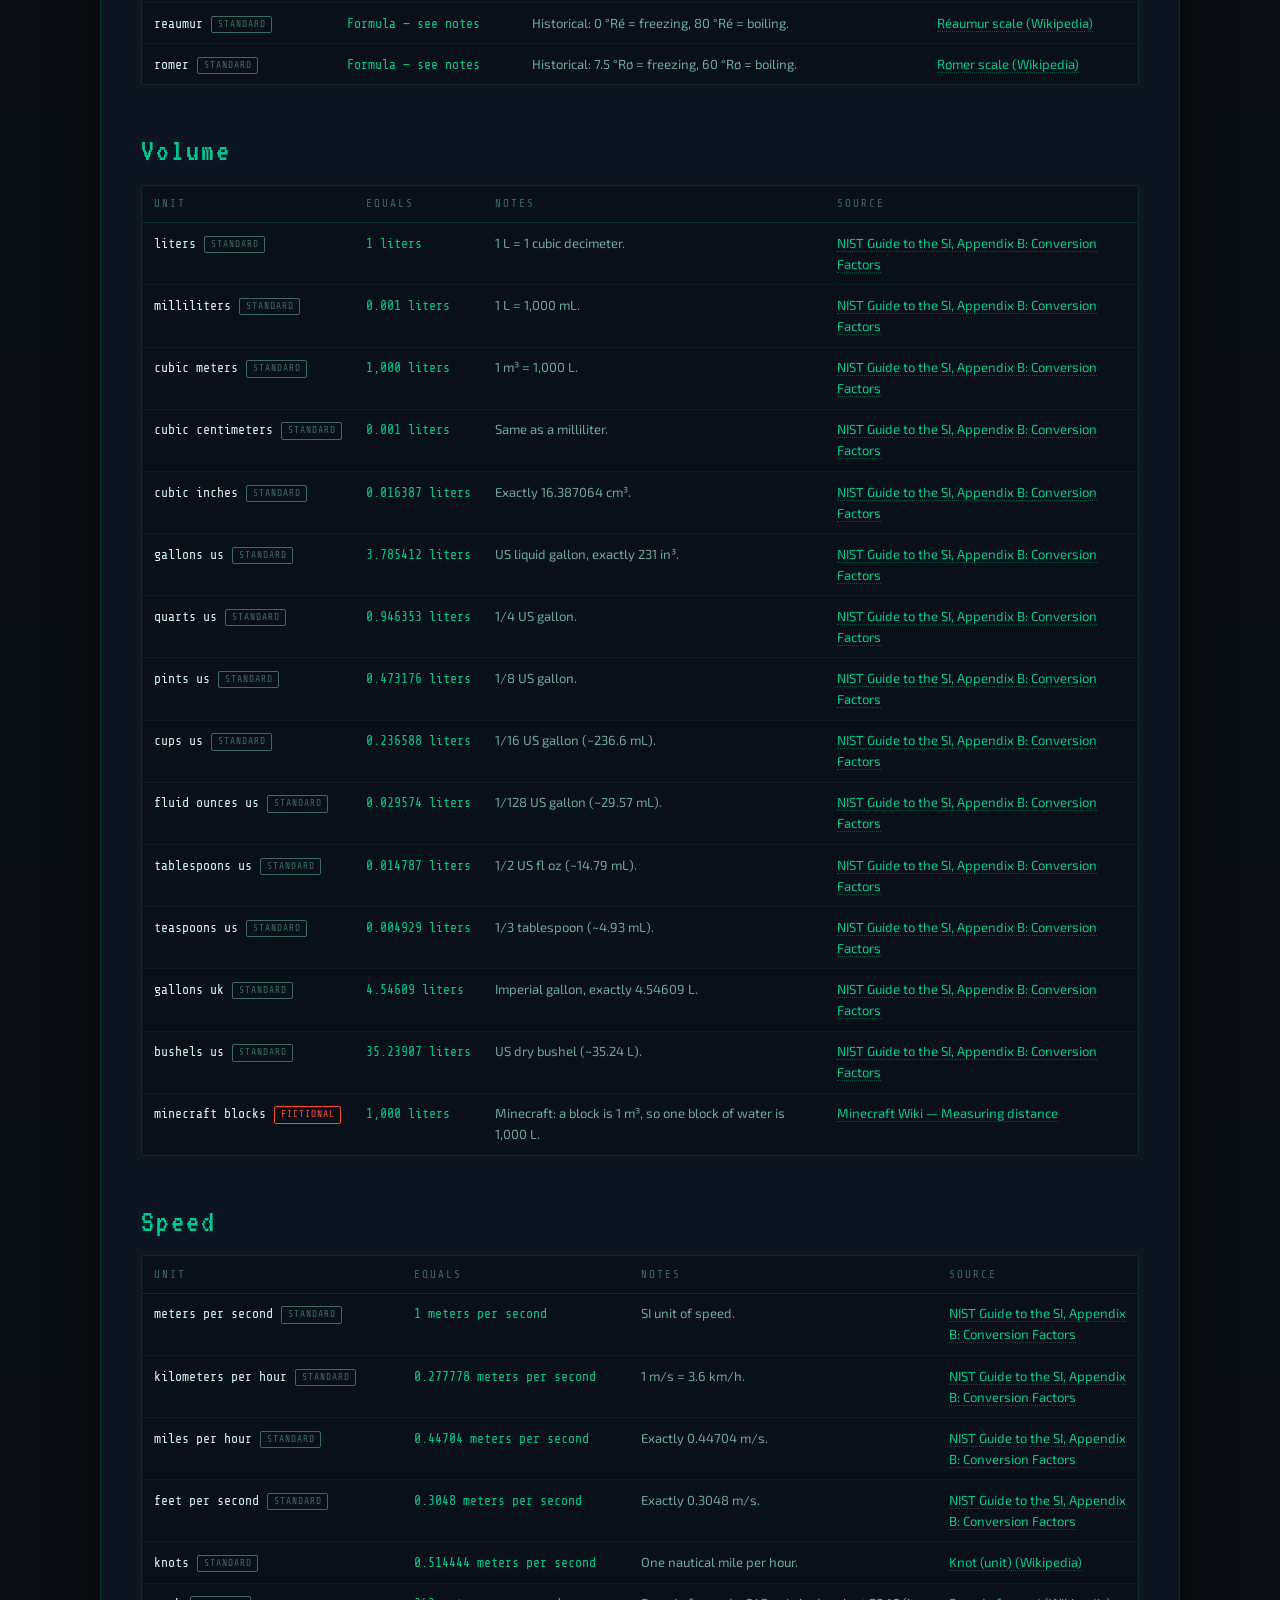
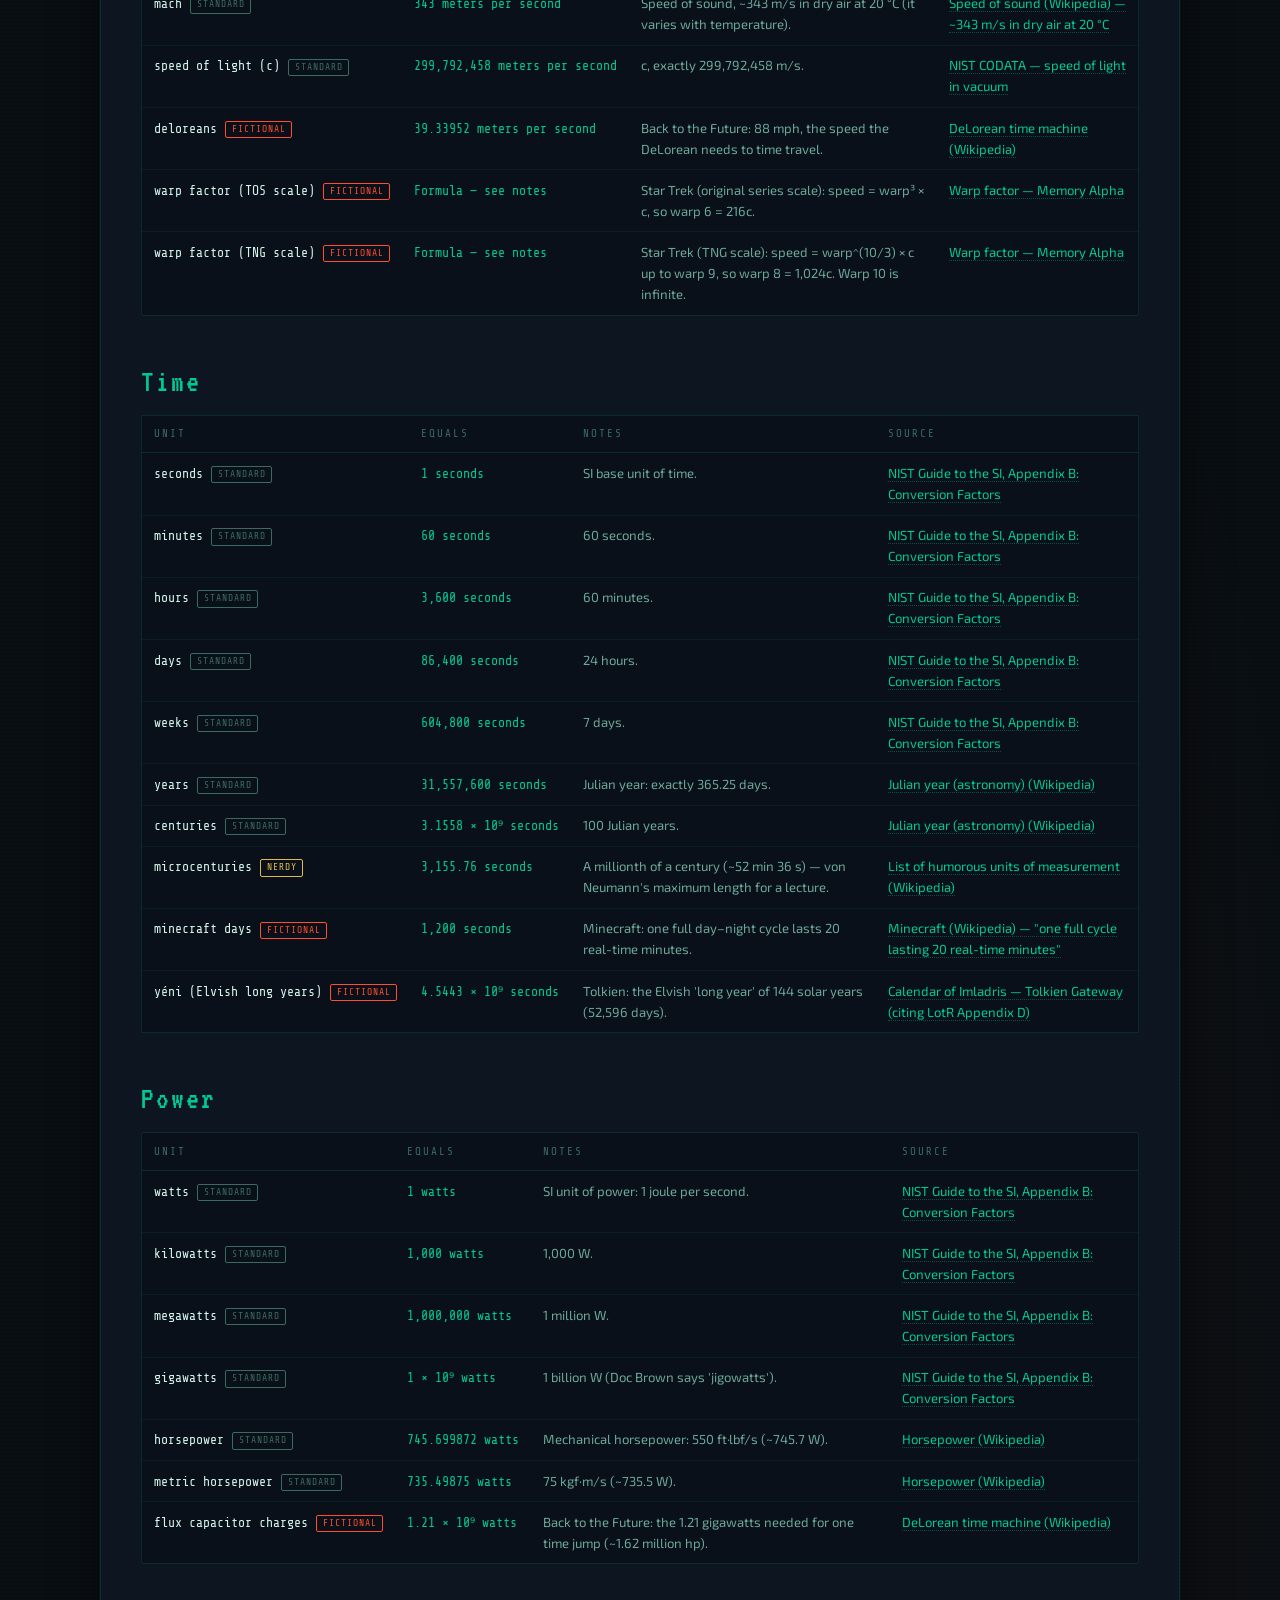
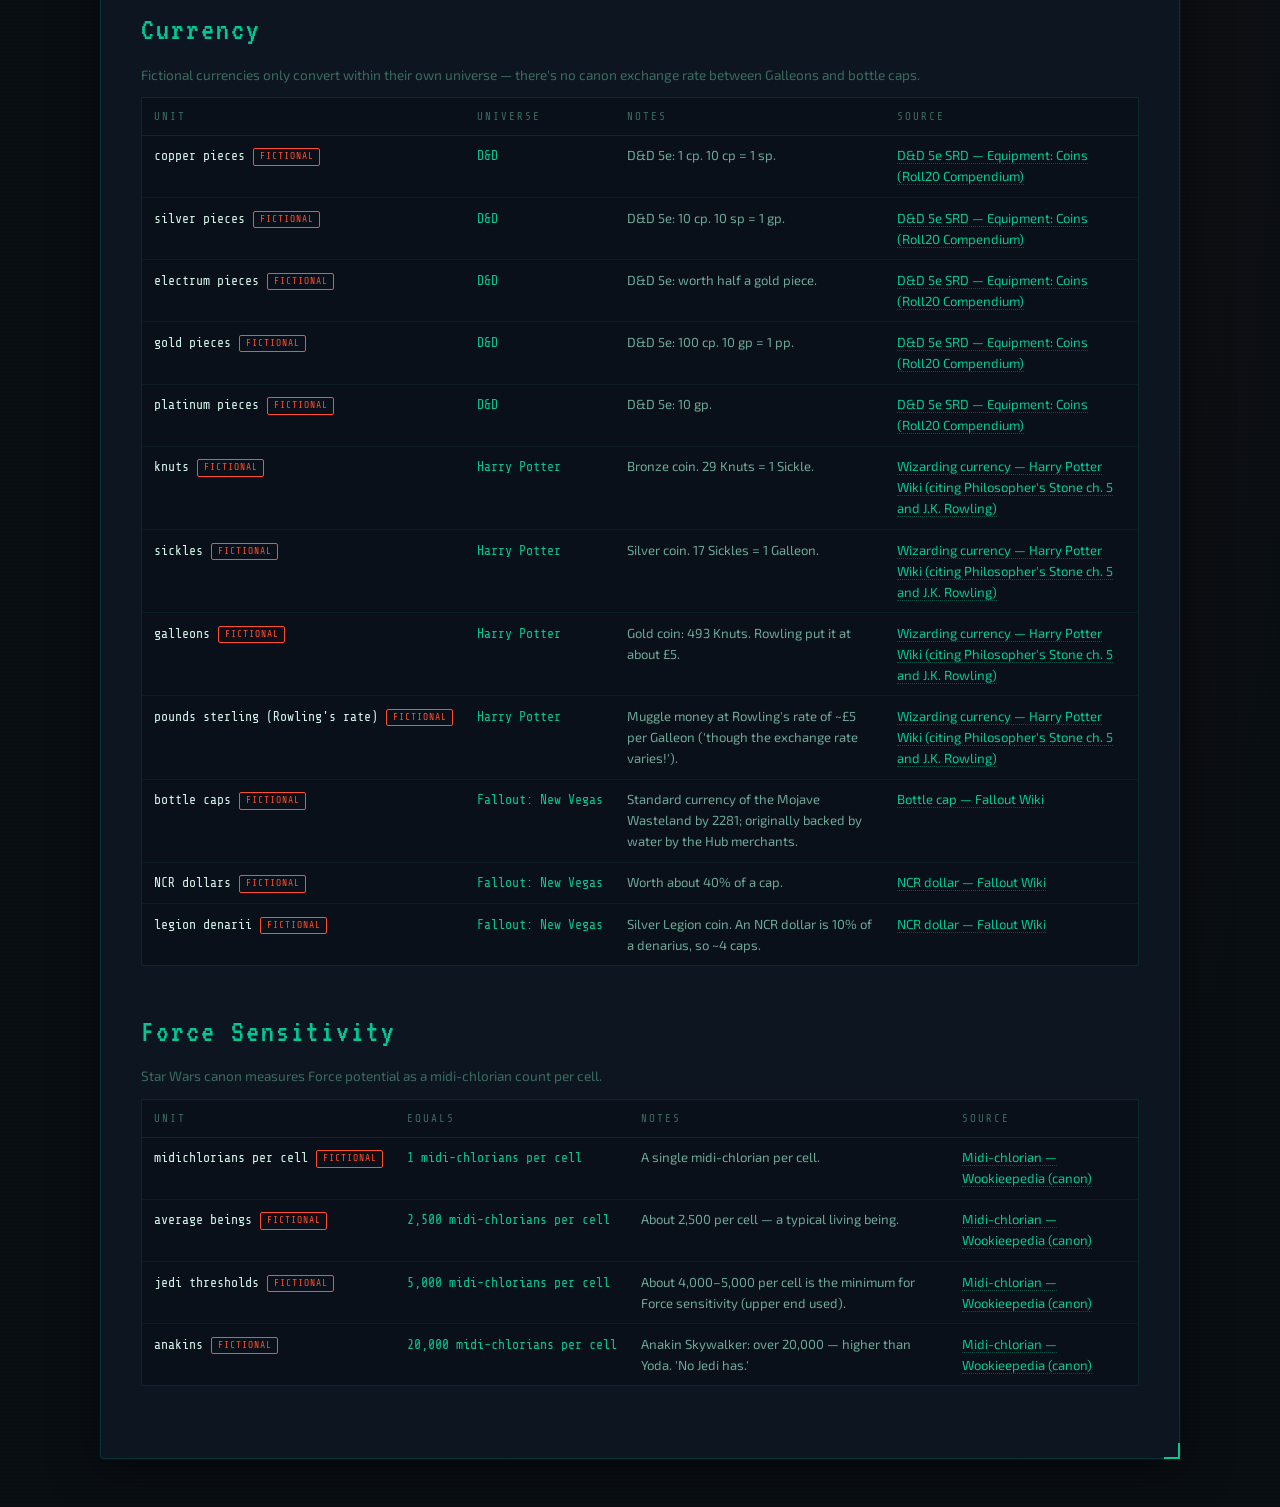
==== commit f4452fcc: "Merge pull request #2 from d4rthmaul/units-and-references Sourced units, new categories, and Referen" ====
--- a/references.html
+++ b/references.html
@@ -4,52 +4,40 @@
     <meta charset="UTF-8">
     <meta name="viewport" content="width=device-width, initial-scale=1.0">
     <title>Units &amp; Sources · Nerdy Unit Converter</title>
-    <script src="theme.js"></script>
     <link rel="stylesheet" href="styles.css">
 </head>
 <body>
-    <div class="page page-wide">
-        <div class="topbar">
-            <a href="index.html" class="back-link">← Back to the converter</a>
-            <button class="theme-toggle" type="button" data-theme-toggle aria-pressed="false">
-                <svg class="icon-moon" width="16" height="16" viewBox="0 0 16 16" aria-hidden="true"><path d="M13.5 10A6 6 0 0 1 6 2.5a6 6 0 1 0 7.5 7.5z" stroke="currentColor" stroke-width="1.4" fill="none"/></svg>
-                <svg class="icon-sun" width="16" height="16" viewBox="0 0 16 16" aria-hidden="true"><circle cx="8" cy="8" r="3.2" stroke="currentColor" stroke-width="1.4" fill="none"/><path d="M8 1v2M8 13v2M1 8h2M13 8h2M3 3l1.4 1.4M11.6 11.6L13 13M3 13l1.4-1.4M11.6 4.4L13 3" stroke="currentColor" stroke-width="1.4"/></svg>
-                <span class="theme-toggle-label">Terminal mode</span>
-            </button>
+    <div class="container container-wide">
+        <nav class="page-nav page-nav-top">
+            <a href="index.html">← Back to the converter</a>
+        </nav>
+
+        <h1 class="h1-refs">Units &amp; Sources</h1>
+        <div class="intro-note">
+            <p>Every unit in the converter, what it's worth, and where the number comes from. Standard units follow official definitions (mostly NIST). Fictional units cite canon sources or fan wikis that quote canon; where a universe never pins a number down, the note says what assumption was made.</p>
         </div>
 
-        <header class="site-header">
-            <div class="eyebrow">Nerdy Unit Converter</div>
-            <h1>Units &amp; Sources</h1>
-        </header>
-
-        <section class="panel intro">
-            <p>Welcome to the Dimensional Analysis Machine! (That's fancy talk for "unit converter".) Alongside standard units like meters, kilograms and liters, it converts units from your favorite sci-fi and fantasy universes: D&amp;D gold pieces, Galleons, warp factors, Elvish long years and even midi-chlorians.</p>
-            <p>This page lists every unit, what it's worth and where the number comes from. Standard units follow official definitions (mostly NIST). Fictional units cite canon sources, or fan wikis that quote canon. Where a universe never pins a number down, the note says what assumption was made.</p>
-        </section>
-
         <div class="ref-controls" role="group" aria-label="Filter units">
-            <button class="chip" type="button" data-kind="all" aria-pressed="true">All</button>
-            <button class="chip" type="button" data-kind="standard" aria-pressed="false">Standard</button>
-            <button class="chip" type="button" data-kind="nerdy" aria-pressed="false">Nerdy</button>
-            <button class="chip" type="button" data-kind="fictional" aria-pressed="false">Fictional</button>
+            <button class="filter-btn active" data-kind="all">All</button>
+            <button class="filter-btn" data-kind="standard">Standard</button>
+            <button class="filter-btn" data-kind="nerdy">Nerdy</button>
+            <button class="filter-btn" data-kind="fictional">Fictional</button>
         </div>
 
-        <nav class="ref-jump" id="refJump" aria-label="Jump to category"></nav>
-        <div id="refBody" class="page" style="max-width: none;"></div>
+        <div class="ref-jump" id="refJump"></div>
+        <div id="refBody"></div>
     </div>
 
     <script src="units.js"></script>
     <script>
+        const KIND_LABELS = { standard: 'Standard', nerdy: 'Nerdy', fictional: 'Fictional' };
         const body = document.getElementById('refBody');
         const jump = document.getElementById('refJump');
 
-        function tagEl(unit) {
-            const span = document.createElement('span');
-            const text = unitTag(unit) || 'Standard';
-            span.className = 'tag' + (unit.kind === 'nerdy' ? ' tag-nerdy' : unit.kind === 'standard' ? ' tag-standard' : '');
-            span.textContent = text;
-            return span;
+        function valueText(unit, cat) {
+            if (!unit.size) return 'Formula — see notes';
+            if (cat.base === '(per universe)') return '';
+            return `${formatNumber(unit.size)} ${cat.base}`;
         }
 
         Object.entries(CATEGORIES).forEach(([catKey, cat]) => {
@@ -73,12 +61,12 @@
                 section.appendChild(note);
             }
 
-            const isCurrency = !!Object.values(cat.units)[0].universe;
             const wrap = document.createElement('div');
-            wrap.className = 'panel table-wrap';
+            wrap.className = 'table-wrap';
             const table = document.createElement('table');
             table.className = 'ref-table';
-            table.innerHTML = `<thead><tr><th scope="col">Unit</th><th scope="col">${isCurrency ? 'Worth' : 'Equals'}</th><th scope="col">Notes</th><th scope="col">Source</th></tr></thead>`;
+            const isCurrency = cat.base === '(per universe)';
+            table.innerHTML = `<thead><tr><th>Unit</th><th>${isCurrency ? 'Universe' : 'Equals'}</th><th>Notes</th><th>Source</th></tr></thead>`;
             const tbody = document.createElement('tbody');
 
             Object.entries(cat.units).forEach(([key, unit]) => {
@@ -87,18 +75,15 @@
 
                 const name = document.createElement('td');
                 name.className = 'ref-unit';
-                name.append(unitLabel(key, unit), tagEl(unit));
+                name.textContent = unitLabel(key, unit);
+                const badge = document.createElement('span');
+                badge.className = `badge badge-${unit.kind}`;
+                badge.textContent = KIND_LABELS[unit.kind];
+                name.appendChild(badge);
 
                 const val = document.createElement('td');
                 val.className = 'ref-value';
-                if (!unit.size) {
-                    val.textContent = 'Formula (see notes)';
-                } else if (isCurrency) {
-                    const smallest = Object.entries(cat.units).find(([, u]) => u.universe === unit.universe && u.size === 1);
-                    val.textContent = smallest ? `${formatNumber(unit.size)} ${labelFor(unit.size, smallest[0], smallest[1])}` : '';
-                } else {
-                    val.textContent = `${formatNumber(unit.size)} ${unit.size === 1 ? singularLabel(cat.base) : cat.base}`;
-                }
+                val.textContent = isCurrency ? unit.universe : valueText(unit, cat);
 
                 const desc = document.createElement('td');
                 desc.textContent = unit.desc;
@@ -121,11 +106,10 @@
             body.appendChild(section);
         });
 
-        // Filter chips
-        const filterButtons = document.querySelectorAll('.ref-controls .chip');
-        filterButtons.forEach(btn => {
+        // Filter buttons
+        document.querySelectorAll('.filter-btn').forEach(btn => {
             btn.addEventListener('click', () => {
-                filterButtons.forEach(b => b.setAttribute('aria-pressed', String(b === btn)));
+                document.querySelectorAll('.filter-btn').forEach(b => b.classList.toggle('active', b === btn));
                 const kind = btn.dataset.kind;
                 document.querySelectorAll('.ref-table tbody tr').forEach(tr => {
                     tr.hidden = kind !== 'all' && tr.dataset.kind !== kind;
@@ -133,9 +117,6 @@
                 document.querySelectorAll('.ref-section').forEach(sec => {
                     sec.hidden = ![...sec.querySelectorAll('tbody tr')].some(tr => !tr.hidden);
                 });
-                document.querySelectorAll('.ref-jump a').forEach(a => {
-                    a.hidden = document.querySelector(a.getAttribute('href')).hidden;
-                });
             });
         });
     </script>
--- a/styles.css
+++ b/styles.css
@@ -1,639 +1,606 @@
-/* ============================================================
-   Nerdy Unit Converter — styles
-   Two themes share one set of tokens:
-   - light (default): cream + burgundy, IBM Plex
-   - dark ("terminal"): green-on-black CRT, VT323 / Share Tech Mono
-   ============================================================ */
-
-@import url('https://fonts.googleapis.com/css2?family=IBM+Plex+Mono:wght@400;500;600&family=IBM+Plex+Sans:wght@400;500;600&family=VT323&family=Share+Tech+Mono&family=Exo+2:wght@400;500&display=swap');
-
-/* === TOKENS: LIGHT (default) === */
+/* === IMPORTS === */
+@import url('https://fonts.googleapis.com/css2?family=VT323&family=Share+Tech+Mono&family=Exo+2:wght@300;400;600&display=swap');
+
+/* === RESET === */
+*, *::before, *::after {
+    margin: 0;
+    padding: 0;
+    box-sizing: border-box;
+}
+
+/* === CSS VARIABLES === */
 :root {
-    color-scheme: light;
-    --bg:            #fbf7ef;
-    --panel:         #ffffff;
-    --inset:         #f6f0e5;
-    --border:        #e4d9c8;
-    --border-strong: #cdbfa9;
-    --text:          #2b2220;
-    --text-2:        #5e514c;
-    --muted:         #6f5f57;
-    --accent:        #8e1b2c;
-    --accent-hover:  #6e1422;
-    --on-accent:     #ffffff;
-    --focus:         rgba(142, 27, 44, 0.28);
-    --tag-bg:        #f4e3e3;
-    --tag-text:      #7a1726;
-    --tag-border:    transparent;
-    --nerdy-bg:      #f6ebd2;
-    --nerdy-text:    #6e4a00;
-    --warn:          #a12a1a;
-    --shadow:        0 1px 2px rgba(60, 30, 20, 0.06), 0 8px 24px rgba(60, 30, 20, 0.06);
-    --pop-shadow:    0 12px 32px rgba(60, 30, 20, 0.16);
-    --glow:          none;
-    --radius:        10px;
-    --radius-sm:     6px;
-    --radius-pill:   999px;
-    --font-display:  'IBM Plex Mono', ui-monospace, monospace;
-    --font-mono:     'IBM Plex Mono', ui-monospace, monospace;
-    --font-body:     'IBM Plex Sans', system-ui, sans-serif;
-    --h1-size:       52px;
-    --h1-weight:     600;
-    --h1-spacing:    -1px;
-    --label-case:    uppercase;
-    --result-size:   60px;
-    --result-weight: 600;
-    --result-spacing: -2px;
-}
-
-/* === TOKENS: DARK ("terminal") === */
-:root[data-theme="dark"] {
-    color-scheme: dark;
-    --bg:            #090d12;
-    --panel:         #0d1520;
-    --inset:         #0a1019;
-    --border:        rgba(0, 200, 150, 0.22);
-    --border-strong: rgba(0, 200, 150, 0.5);
-    --text:          #d4f5ec;
-    --text-2:        #8ab9ac;
-    --muted:         #5f9486;
-    --accent:        #00c896;
-    --accent-hover:  #33e0b4;
-    --on-accent:     #090d12;
-    --focus:         rgba(0, 200, 150, 0.35);
-    --tag-bg:        transparent;
-    --tag-text:      #ff6a4d;
-    --tag-border:    #ff6a4d;
-    --nerdy-bg:      transparent;
-    --nerdy-text:    #e0b84a;
-    --warn:          #ff6a4d;
-    --shadow:        0 8px 48px rgba(0, 0, 0, 0.6);
-    --pop-shadow:    0 12px 40px rgba(0, 0, 0, 0.7);
-    --glow:          0 0 8px rgba(0, 200, 150, 0.4), 0 0 24px rgba(0, 200, 150, 0.15);
-    --radius:        4px;
-    --radius-sm:     2px;
-    --radius-pill:   2px;
-    --font-display:  'VT323', monospace;
-    --font-mono:     'Share Tech Mono', monospace;
-    --font-body:     'Exo 2', system-ui, sans-serif;
-    --h1-size:       64px;
-    --h1-weight:     400;
-    --h1-spacing:    4px;
-    --result-size:   76px;
-    --result-weight: 400;
-    --result-spacing: 0;
-}
-
-/* === RESET === */
-*, *::before, *::after { box-sizing: border-box; margin: 0; padding: 0; }
-
+    --bg-deep:        #090d12;
+    --bg-panel:       #0d1520;
+    --bg-inset:       #0a1019;
+    --border-dim:     rgba(0, 200, 150, 0.15);
+    --border-glow:    rgba(0, 200, 150, 0.5);
+    --accent:         #00c896;
+    --accent-hot:     #ff4d2e;
+    --accent-dim:     rgba(0, 200, 150, 0.35);
+    --text-primary:   #d4f5ec;
+    --text-secondary: #6ba898;
+    --text-muted:     #3a6b5f;
+    --glow-green:     0 0 8px rgba(0, 200, 150, 0.4), 0 0 24px rgba(0, 200, 150, 0.15);
+    --glow-hot:       0 0 8px rgba(255, 77, 46, 0.5), 0 0 20px rgba(255, 77, 46, 0.2);
+    --font-display:   'VT323', monospace;
+    --font-mono:      'Share Tech Mono', monospace;
+    --font-body:      'Exo 2', sans-serif;
+}
+
+/* === BODY & BACKGROUND === */
 body {
-    min-height: 100vh;
-    padding: 24px 16px 64px;
-    background: var(--bg);
-    color: var(--text);
     font-family: var(--font-body);
-    font-size: 16px;
-    line-height: 1.5;
-    transition: background-color 0.25s ease, color 0.25s ease;
-}
-
-/* Terminal theme: CRT scanlines */
-:root[data-theme="dark"] body {
+    background-color: var(--bg-deep);
     background-image:
         radial-gradient(ellipse 80% 60% at 50% -10%, rgba(0, 200, 150, 0.07) 0%, transparent 70%),
-        repeating-linear-gradient(0deg, transparent, transparent 2px, rgba(0, 200, 150, 0.015) 2px, rgba(0, 200, 150, 0.015) 4px);
-}
-:root[data-theme="dark"] body::before {
+        radial-gradient(ellipse 40% 30% at 80% 80%, rgba(255, 77, 46, 0.05) 0%, transparent 60%),
+        repeating-linear-gradient(
+            0deg,
+            transparent,
+            transparent 2px,
+            rgba(0, 200, 150, 0.015) 2px,
+            rgba(0, 200, 150, 0.015) 4px
+        );
+    min-height: 100vh;
+    padding: 48px 20px;
+    line-height: 1.6;
+    color: var(--text-primary);
+}
+
+/* Scanline overlay */
+body::before {
     content: '';
     position: fixed;
     inset: 0;
-    background: repeating-linear-gradient(to bottom, transparent 0, transparent 3px, rgba(0, 0, 0, 0.08) 3px, rgba(0, 0, 0, 0.08) 4px);
+    background: repeating-linear-gradient(
+        to bottom,
+        transparent 0px,
+        transparent 3px,
+        rgba(0, 0, 0, 0.08) 3px,
+        rgba(0, 0, 0, 0.08) 4px
+    );
     pointer-events: none;
     z-index: 1000;
 }
 
-a { color: var(--accent); text-underline-offset: 3px; }
-a:hover { color: var(--accent-hover); }
-
-button, input { font: inherit; color: inherit; }
-
-[hidden] { display: none !important; }
-
-.back-link {
-    font-family: var(--font-mono);
-    font-size: 14px;
-    text-decoration: none;
-}
-.back-link:hover { text-decoration: underline; }
-
-:focus-visible {
-    outline: 2px solid var(--accent);
-    outline-offset: 2px;
-}
-
-.visually-hidden {
-    position: absolute !important;
-    width: 1px; height: 1px;
-    overflow: hidden;
-    clip: rect(0 0 0 0);
-    white-space: nowrap;
-}
-
-/* === LAYOUT === */
-.page {
-    max-width: 760px;
+/* === CONTAINER === */
+.container {
+    max-width: 680px;
     margin: 0 auto;
-    display: flex;
-    flex-direction: column;
-    gap: 28px;
-}
-.page-wide { max-width: 1080px; }
-
-.topbar {
-    display: flex;
-    justify-content: space-between;
-    align-items: center;
-    gap: 12px;
-    min-height: 44px;
-}
-
-/* === THEME TOGGLE === */
-.theme-toggle {
-    margin-left: auto;
-    min-height: 44px;
-    padding: 0 16px;
-    display: inline-flex;
-    align-items: center;
-    gap: 8px;
-    background: var(--panel);
-    border: 1px solid var(--border);
-    border-radius: var(--radius-pill);
-    font-family: var(--font-mono);
-    font-size: 13px;
-    cursor: pointer;
-    transition: border-color 0.2s ease, color 0.2s ease;
-}
-.theme-toggle:hover { border-color: var(--accent); color: var(--accent); }
-.theme-toggle .icon-sun { display: none; }
-:root[data-theme="dark"] .theme-toggle .icon-sun { display: block; }
-:root[data-theme="dark"] .theme-toggle .icon-moon { display: none; }
-
-/* === HEADER === */
-.site-header {
-    display: flex;
-    flex-direction: column;
-    align-items: center;
-    gap: 8px;
-    text-align: center;
-}
-.eyebrow {
-    font-family: var(--font-mono);
-    font-size: 12px;
-    letter-spacing: 3px;
-    text-transform: uppercase;
-    color: var(--muted);
-}
+    background: var(--bg-panel);
+    padding: 2.5rem 2.5rem 2rem;
+    border-radius: 4px;
+    border: 1px solid var(--border-dim);
+    box-shadow:
+        0 0 0 1px rgba(0, 200, 150, 0.05),
+        0 8px 48px rgba(0, 0, 0, 0.6),
+        inset 0 1px 0 rgba(0, 200, 150, 0.08);
+    position: relative;
+    animation: containerIn 0.6s ease both;
+}
+
+/* Corner accents */
+.container::before,
+.container::after {
+    content: '';
+    position: absolute;
+    width: 16px;
+    height: 16px;
+    border-color: var(--accent);
+    border-style: solid;
+}
+.container::before {
+    top: -1px; left: -1px;
+    border-width: 2px 0 0 2px;
+}
+.container::after {
+    bottom: -1px; right: -1px;
+    border-width: 0 2px 2px 0;
+}
+
+@keyframes containerIn {
+    from { opacity: 0; transform: translateY(16px); }
+    to   { opacity: 1; transform: translateY(0); }
+}
+
+/* === HEADING === */
 h1 {
     font-family: var(--font-display);
-    font-size: var(--h1-size);
-    font-weight: var(--h1-weight);
-    letter-spacing: var(--h1-spacing);
-    line-height: 1.05;
-    color: var(--accent);
-    text-shadow: var(--glow);
-}
-:root[data-theme="dark"] h1 { animation: flicker 8s infinite; }
+    text-align: center;
+    font-size: 3.8rem;
+    font-weight: 400;
+    letter-spacing: 4px;
+    color: var(--accent);
+    text-shadow: var(--glow-green);
+    margin-bottom: 0.25rem;
+    line-height: 1;
+    animation: flicker 8s infinite;
+}
+
+/* Subtle label above title */
+h1::before {
+    content: '// INTERDIMENSIONAL CONVERSION MATRIX //';
+    display: block;
+    font-family: var(--font-mono);
+    font-size: 0.6rem;
+    letter-spacing: 3px;
+    color: var(--text-muted);
+    text-shadow: none;
+    margin-bottom: 0.5rem;
+    animation: none;
+}
+
 @keyframes flicker {
     0%, 95%, 100% { opacity: 1; }
-    96% { opacity: 0.85; }
-    97% { opacity: 1; }
-    98% { opacity: 0.9; }
-}
-.tagline {
-    max-width: 560px;
-    font-size: 17px;
-    color: var(--text-2);
-}
-
-/* === CATEGORY CHIPS === */
-.chips {
+    96%            { opacity: 0.85; }
+    97%            { opacity: 1; }
+    98%            { opacity: 0.9; }
+}
+
+/* === INTRO NOTE === */
+.intro-note {
+    background: var(--bg-inset);
+    padding: 1rem 1.25rem;
+    border-radius: 2px;
+    margin: 1.5rem 0 2rem;
+    color: var(--text-secondary);
+    font-size: 0.875rem;
+    line-height: 1.6;
+    border-left: 3px solid var(--accent-hot);
+    position: relative;
+}
+
+.intro-note::before {
+    content: 'SYS_MSG';
+    position: absolute;
+    top: -0.6rem;
+    left: 0.75rem;
+    font-family: var(--font-mono);
+    font-size: 0.65rem;
+    letter-spacing: 2px;
+    color: var(--accent-hot);
+    background: var(--bg-panel);
+    padding: 0 0.4rem;
+}
+
+/* === CONVERTER BOX === */
+.converter-box {
+    padding: 1.5rem;
+    background: var(--bg-inset);
+    border-radius: 2px;
+    border: 1px solid var(--border-dim);
+    position: relative;
+}
+
+.converter-box::before {
+    content: 'INPUT_MODULE';
+    position: absolute;
+    top: -0.6rem;
+    left: 0.75rem;
+    font-family: var(--font-mono);
+    font-size: 0.65rem;
+    letter-spacing: 2px;
+    color: var(--text-muted);
+    background: var(--bg-inset);
+    padding: 0 0.4rem;
+}
+
+/* === FORM ELEMENTS === */
+.category-select,
+.unit-select,
+.value-input {
+    font-family: var(--font-mono);
+    padding: 10px 14px;
+    font-size: 0.9rem;
+    border: 1px solid var(--border-dim);
+    border-radius: 2px;
+    background: var(--bg-panel);
+    color: var(--text-primary);
+    transition: border-color 0.2s ease, box-shadow 0.2s ease;
+    -webkit-appearance: none;
+    appearance: none;
+}
+
+.category-select {
+    width: 100%;
+    margin-bottom: 1.25rem;
+    cursor: pointer;
+    background-image: url("data:image/svg+xml,%3Csvg xmlns='http://www.w3.org/2000/svg' width='12' height='8' viewBox='0 0 12 8'%3E%3Cpath d='M1 1l5 5 5-5' stroke='%2300c896' stroke-width='1.5' fill='none' stroke-linecap='square'/%3E%3C/svg%3E");
+    background-color: var(--bg-panel);
+    background-repeat: no-repeat;
+    background-position: right 14px center;
+    padding-right: 36px;
+    letter-spacing: 1px;
+    text-transform: uppercase;
+    font-size: 0.8rem;
+    color: var(--accent);
+}
+
+.unit-select {
+    flex: 1;
+    cursor: pointer;
+    background-image: url("data:image/svg+xml,%3Csvg xmlns='http://www.w3.org/2000/svg' width='10' height='6' viewBox='0 0 10 6'%3E%3Cpath d='M1 1l4 4 4-4' stroke='%236ba898' stroke-width='1.5' fill='none' stroke-linecap='square'/%3E%3C/svg%3E");
+    background-color: var(--bg-panel);
+    background-repeat: no-repeat;
+    background-position: right 10px center;
+    padding-right: 28px;
+}
+
+.value-input {
+    flex: 0 0 110px;
+    -moz-appearance: textfield;
+    text-align: right;
+    font-size: 1.1rem;
+    color: var(--accent);
+}
+
+.value-input::-webkit-outer-spin-button,
+.value-input::-webkit-inner-spin-button {
+    -webkit-appearance: none;
+}
+
+.value-input[readonly] {
+    background: rgba(0, 200, 150, 0.04);
+    color: var(--accent);
+    cursor: default;
+    border-color: var(--border-dim);
+}
+
+.category-select:focus,
+.unit-select:focus,
+.value-input:focus {
+    outline: none;
+    border-color: var(--accent);
+    box-shadow: var(--glow-green);
+}
+
+.category-select:hover,
+.unit-select:hover {
+    border-color: rgba(0, 200, 150, 0.35);
+}
+
+/* === INPUT GROUPS === */
+.input-group {
     display: flex;
+    gap: 10px;
+    margin: 0.75rem 0;
+    align-items: center;
+}
+
+/* === EQUALS SIGN === */
+.equals {
+    font-family: var(--font-display);
+    text-align: center;
+    font-size: 2rem;
+    margin: 0.5rem 0;
+    color: var(--accent-hot);
+    text-shadow: var(--glow-hot);
+    letter-spacing: 4px;
+}
+
+/* === SWAP BUTTON === */
+.swap-btn {
+    padding: 9px 13px;
+    font-size: 1rem;
+    border: 1px solid var(--border-glow);
+    border-radius: 2px;
+    background: transparent;
+    color: var(--accent);
+    cursor: pointer;
+    transition: all 0.2s ease;
+    font-family: var(--font-mono);
+    text-shadow: var(--glow-green);
+    flex-shrink: 0;
+}
+
+.swap-btn:hover {
+    background: var(--accent);
+    color: var(--bg-deep);
+    box-shadow: var(--glow-green);
+    text-shadow: none;
+    transform: scale(1.05);
+}
+
+.swap-btn:active {
+    transform: scale(0.97);
+}
+
+/* === TOOLTIP / UNIT INFO === */
+.tooltip {
+    margin-top: 1.25rem;
+    padding: 0.75rem 1rem;
+    background: var(--bg-panel);
+    border-radius: 2px;
+    border: 1px solid var(--border-dim);
+    border-left: 3px solid var(--accent-dim);
+    color: var(--text-secondary);
+    font-family: var(--font-mono);
+    font-size: 0.78rem;
+    line-height: 1.6;
+    position: relative;
+}
+
+.tooltip::before {
+    content: 'UNIT_INFO';
+    position: absolute;
+    top: -0.6rem;
+    left: 0.75rem;
+    font-size: 0.6rem;
+    letter-spacing: 2px;
+    color: var(--text-muted);
+    background: var(--bg-panel);
+    padding: 0 0.4rem;
+    font-family: var(--font-mono);
+}
+
+/* === RESULT ANIMATION === */
+@keyframes resultFade {
+    from { opacity: 0; transform: translateY(6px); }
+    to   { opacity: 1; transform: translateY(0); }
+}
+
+.value-input[readonly]:not(:placeholder-shown) {
+    animation: resultFade 0.25s ease;
+}
+
+/* === RESPONSIVE === */
+@media (max-width: 480px) {
+    .container {
+        padding: 1.75rem 1.25rem 1.5rem;
+    }
+    h1 {
+        font-size: 2.8rem;
+        letter-spacing: 2px;
+    }
+    h1::before {
+        font-size: 0.5rem;
+        letter-spacing: 1.5px;
+    }
+    .input-group {
+        flex-wrap: wrap;
+    }
+    .unit-select {
+        flex: 1 1 100%;
+        order: -1;
+        min-width: 0;
+        width: 100%;
+    }
+    .value-input {
+        flex: 1;
+    }
+    .swap-btn {
+        width: 100%;
+    }
+}
+
+
+/* === UNIT INFO DETAILS === */
+.unit-info + .unit-info {
+    margin-top: 0.4rem;
+}
+
+.unit-info strong {
+    color: var(--text-primary);
+    font-weight: 400;
+}
+
+.tooltip a,
+.ref-table a,
+.page-nav a {
+    color: var(--accent);
+    text-decoration: none;
+    border-bottom: 1px dotted var(--accent-dim);
+}
+
+.tooltip a:hover,
+.ref-table a:hover,
+.page-nav a:hover {
+    border-bottom-style: solid;
+    text-shadow: var(--glow-green);
+}
+
+.unit-note {
+    margin-top: 0.6rem;
+    padding-top: 0.5rem;
+    border-top: 1px dashed var(--border-dim);
+    color: var(--text-muted);
+}
+
+.unit-warning {
+    color: var(--accent-hot);
+}
+
+optgroup {
+    color: var(--text-muted);
+    font-style: normal;
+}
+
+optgroup option {
+    color: var(--text-primary);
+}
+
+/* === PAGE NAV === */
+.page-nav {
+    margin-top: 1.5rem;
+    text-align: right;
+    font-family: var(--font-mono);
+    font-size: 0.8rem;
+    letter-spacing: 1px;
+}
+
+.page-nav-top {
+    margin: 0 0 1.5rem;
+    text-align: left;
+}
+
+/* === REFERENCES PAGE === */
+.container-wide {
+    max-width: 1080px;
+}
+
+.h1-refs {
+    font-size: 3rem;
+}
+
+.ref-controls {
+    display: flex;
+    gap: 8px;
     flex-wrap: wrap;
-    justify-content: center;
-    gap: 8px;
-}
-.chip {
-    min-height: 40px;
-    padding: 0 16px;
-    background: var(--panel);
-    border: 1px solid var(--border);
-    border-radius: var(--radius-pill);
-    font-family: var(--font-mono);
-    font-size: 13px;
+    margin-bottom: 1rem;
+}
+
+.filter-btn {
+    font-family: var(--font-mono);
+    font-size: 0.75rem;
+    letter-spacing: 1px;
+    text-transform: uppercase;
+    padding: 6px 12px;
+    border: 1px solid var(--border-dim);
+    border-radius: 2px;
+    background: transparent;
+    color: var(--text-secondary);
     cursor: pointer;
-    transition: background-color 0.15s ease, border-color 0.15s ease, color 0.15s ease;
-}
-:root[data-theme="dark"] .chip { background: transparent; color: var(--text-2); text-transform: uppercase; letter-spacing: 1px; }
-.chip:hover { border-color: var(--accent); color: var(--accent); }
-.chip[aria-pressed="true"],
-:root[data-theme="dark"] .chip[aria-pressed="true"] {
+    transition: all 0.2s ease;
+}
+
+.filter-btn:hover {
+    border-color: var(--border-glow);
+    color: var(--accent);
+}
+
+.filter-btn.active {
     background: var(--accent);
     border-color: var(--accent);
-    color: var(--on-accent);
-}
-
-/* === PANELS === */
-.panel {
-    background: var(--panel);
-    border: 1px solid var(--border);
-    border-radius: var(--radius);
-    box-shadow: var(--shadow);
-}
-.converter {
-    padding: 28px;
-    display: flex;
-    flex-direction: column;
-    gap: 16px;
-}
-.field-label {
-    display: block;
-    margin-bottom: 6px;
-    font-family: var(--font-mono);
-    font-size: 12px;
-    letter-spacing: 2px;
-    text-transform: uppercase;
-    color: var(--muted);
-}
-
-.row {
-    display: flex;
-    gap: 10px;
-    flex-wrap: wrap;
-}
-.field-value { flex: 0 1 180px; min-width: 120px; }
-.field-unit  { flex: 1 1 280px; min-width: 0; }
-
-.value-input {
-    width: 100%;
-    height: 48px;
-    padding: 0 14px;
-    background: var(--inset);
-    border: 2px solid var(--accent);
-    border-radius: var(--radius-sm);
-    font-family: var(--font-mono);
-    font-size: 20px;
-    text-align: right;
-    -moz-appearance: textfield;
-}
-:root[data-theme="dark"] .value-input { border-width: 1px; color: var(--accent); box-shadow: var(--glow); }
-.value-input::-webkit-outer-spin-button,
-.value-input::-webkit-inner-spin-button { -webkit-appearance: none; }
-.value-input:focus { outline: none; box-shadow: 0 0 0 4px var(--focus); }
-
-/* Swap divider */
-.swap-row {
-    display: flex;
-    align-items: center;
-    gap: 12px;
-}
-.swap-row::before,
-.swap-row::after {
-    content: '';
-    flex-grow: 1;
-    height: 1px;
-    background: var(--border);
-}
-.icon-btn {
-    width: 44px;
-    height: 44px;
-    display: inline-flex;
-    align-items: center;
-    justify-content: center;
-    background: var(--panel);
-    border: 1px solid var(--border);
-    border-radius: var(--radius-pill);
-    color: var(--accent);
-    cursor: pointer;
-    transition: transform 0.15s ease, border-color 0.15s ease;
-}
-.icon-btn:hover { border-color: var(--accent); transform: rotate(180deg); }
-
-/* === UNIT PICKER === */
-.picker { position: relative; }
-.picker-btn {
-    width: 100%;
-    height: 48px;
-    padding: 0 14px;
-    display: flex;
-    align-items: center;
-    gap: 10px;
-    background: var(--inset);
-    border: 1px solid var(--border);
-    border-radius: var(--radius-sm);
-    font-family: var(--font-mono);
-    font-size: 15px;
-    text-align: left;
-    cursor: pointer;
-}
-.picker-btn:hover { border-color: var(--border-strong); }
-.picker-btn[aria-expanded="true"] { border-color: var(--accent); box-shadow: 0 0 0 4px var(--focus); }
-.picker-value { flex-grow: 1; min-width: 0; overflow: hidden; text-overflow: ellipsis; white-space: nowrap; }
-.picker-caret { flex-shrink: 0; color: var(--muted); transition: transform 0.15s ease; }
-.picker-btn[aria-expanded="true"] .picker-caret { transform: rotate(180deg); }
-
-.picker-pop {
-    position: absolute;
-    z-index: 50;
-    top: calc(100% + 6px);
-    left: 0;
-    right: 0;
-    min-width: 280px;
-    background: var(--panel);
-    border: 1px solid var(--border-strong);
-    border-radius: var(--radius);
-    box-shadow: var(--pop-shadow);
-    overflow: hidden;
-}
-.picker-search {
-    display: flex;
-    align-items: center;
-    gap: 10px;
-    padding: 10px 14px;
-    border-bottom: 1px solid var(--border);
-    color: var(--muted);
-}
-.picker-search input {
-    flex-grow: 1;
-    min-width: 0;
-    height: 32px;
-    background: transparent;
-    border: none;
-    outline: none;
-    font-family: var(--font-mono);
-    font-size: 14px;
-    color: var(--text);
-}
-.picker-search input::placeholder { color: var(--muted); opacity: 1; }
-.picker-list {
-    list-style: none;
-    max-height: 320px;
-    overflow-y: auto;
-    padding: 6px 0;
-}
-.picker-group {
-    padding: 10px 14px 4px;
-    font-family: var(--font-mono);
-    font-size: 11px;
-    letter-spacing: 2px;
-    text-transform: uppercase;
-    color: var(--muted);
-}
-.picker-option {
-    display: flex;
-    align-items: center;
-    gap: 10px;
-    min-height: 40px;
-    padding: 8px 14px;
-    font-family: var(--font-mono);
-    font-size: 14px;
-    cursor: pointer;
-    border-left: 2px solid transparent;
-}
-.picker-option span:first-child { flex-grow: 1; }
-.picker-option.is-active { background: var(--inset); }
-.picker-option[aria-selected="true"] { color: var(--accent); border-left-color: var(--accent); font-weight: 500; }
-.picker-empty { padding: 16px 14px; color: var(--muted); font-size: 14px; }
-.picker-hint {
-    display: flex;
-    gap: 16px;
-    padding: 8px 14px;
-    border-top: 1px solid var(--border);
-    font-family: var(--font-mono);
-    font-size: 11px;
-    letter-spacing: 1px;
-    color: var(--muted);
-}
-
-/* === TAGS === */
-.tag {
-    flex-shrink: 0;
-    padding: 2px 8px;
-    font-family: var(--font-mono);
-    font-size: 11px;
-    font-weight: 500;
-    letter-spacing: 0.5px;
-    text-transform: uppercase;
-    white-space: nowrap;
-    background: var(--tag-bg);
-    color: var(--tag-text);
-    border: 1px solid var(--tag-border);
-    border-radius: var(--radius-pill);
-}
-.tag-nerdy {
-    background: var(--nerdy-bg);
-    color: var(--nerdy-text);
-    border-color: var(--nerdy-text);
-}
-:root:not([data-theme="dark"]) .tag-nerdy { border-color: transparent; }
-.tag-standard {
-    background: transparent;
-    color: var(--muted);
-    border-color: var(--border-strong);
-}
-
-/* === RESULT === */
-.result {
-    margin-top: 8px;
-    padding: 24px;
-    background: var(--inset);
-    border-radius: var(--radius);
-    display: flex;
-    flex-direction: column;
-    gap: 10px;
-}
-:root[data-theme="dark"] .result { border: 1px solid var(--border); }
-.result-main {
-    display: flex;
-    align-items: baseline;
-    gap: 14px;
-    flex-wrap: wrap;
-    min-width: 0;
-}
-.result-number {
-    font-family: var(--font-display);
-    font-size: var(--result-size);
-    font-weight: var(--result-weight);
-    letter-spacing: var(--result-spacing);
-    line-height: 1;
-    color: var(--accent);
-    text-shadow: var(--glow);
-    overflow-wrap: anywhere;
-    animation: resultIn 0.25s ease;
-}
-.result-unit { font-family: var(--font-mono); font-size: 20px; }
-.result-foot {
-    display: flex;
-    align-items: center;
-    justify-content: space-between;
-    gap: 12px;
-    flex-wrap: wrap;
-}
-.result-sentence { font-size: 17px; color: var(--text-2); }
-.result-warning { color: var(--warn); font-size: 15px; }
-@keyframes resultIn {
-    from { opacity: 0; transform: translateY(4px); }
-    to   { opacity: 1; transform: translateY(0); }
-}
-
-.ghost-btn {
-    min-height: 44px;
-    padding: 0 16px;
-    display: inline-flex;
-    align-items: center;
-    gap: 8px;
-    background: transparent;
-    border: 1px solid var(--border-strong);
-    border-radius: var(--radius-pill);
-    font-family: var(--font-mono);
-    font-size: 13px;
-    cursor: pointer;
-}
-.ghost-btn:hover { border-color: var(--accent); color: var(--accent); }
-
-.primary-btn {
-    min-height: 50px;
-    display: flex;
-    align-items: center;
-    justify-content: center;
-    gap: 10px;
-    background: var(--accent);
-    border: none;
-    border-radius: var(--radius-pill);
-    color: var(--on-accent);
-    font-family: var(--font-mono);
-    font-size: 14px;
-    font-weight: 500;
-    letter-spacing: 1px;
-    cursor: pointer;
-    transition: background-color 0.15s ease;
-}
-.primary-btn:hover { background: var(--accent-hover); }
-:root[data-theme="dark"] .primary-btn { text-transform: uppercase; letter-spacing: 2px; }
-
-/* === UNIT INFO === */
-.info {
-    padding: 20px 24px;
-    display: flex;
-    flex-direction: column;
-    gap: 14px;
-}
-.info-item { display: flex; flex-direction: column; gap: 4px; }
-.info-item + .info-item { padding-top: 14px; border-top: 1px solid var(--border); }
-.info-name { font-family: var(--font-mono); font-size: 14px; font-weight: 500; }
-.info-desc { font-size: 15px; line-height: 1.55; color: var(--text-2); }
-.info-note { font-size: 14px; color: var(--muted); padding-top: 14px; border-top: 1px dashed var(--border); }
-
-.site-footer {
-    display: flex;
-    justify-content: space-between;
-    flex-wrap: wrap;
-    gap: 12px;
-    font-family: var(--font-mono);
-    font-size: 13px;
-    color: var(--muted);
-}
-
-/* === REFERENCES PAGE === */
-.intro {
-    padding: 20px 24px;
-    color: var(--text-2);
-    font-size: 15px;
-    line-height: 1.6;
-    display: flex;
-    flex-direction: column;
-    gap: 10px;
-}
-.ref-controls { display: flex; flex-wrap: wrap; gap: 8px; }
+    color: var(--bg-deep);
+}
+
 .ref-jump {
     display: flex;
     flex-wrap: wrap;
-    gap: 6px 16px;
-    font-family: var(--font-mono);
-    font-size: 13px;
-}
-.ref-jump a { color: var(--text-2); text-decoration: none; }
-.ref-jump a:hover { color: var(--accent); }
-.ref-section { scroll-margin-top: 16px; display: flex; flex-direction: column; gap: 10px; }
+    gap: 6px 14px;
+    margin-bottom: 2rem;
+    font-family: var(--font-mono);
+    font-size: 0.75rem;
+}
+
+.ref-jump a {
+    color: var(--text-secondary);
+    text-decoration: none;
+}
+
+.ref-jump a:hover {
+    color: var(--accent);
+}
+
+.ref-section {
+    margin-bottom: 2.5rem;
+    scroll-margin-top: 1rem;
+}
+
 .ref-section h2 {
     font-family: var(--font-display);
-    font-weight: var(--h1-weight);
-    font-size: 30px;
-    letter-spacing: var(--h1-spacing);
-    color: var(--accent);
-    text-shadow: var(--glow);
-}
-:root[data-theme="dark"] .ref-section h2 { font-size: 36px; letter-spacing: 2px; }
-.ref-note { color: var(--muted); font-size: 14px; }
-.table-wrap { overflow-x: auto; }
-.ref-table { width: 100%; border-collapse: collapse; font-size: 14px; }
+    font-weight: 400;
+    font-size: 2rem;
+    letter-spacing: 2px;
+    color: var(--accent);
+    margin-bottom: 0.5rem;
+}
+
+.ref-note {
+    color: var(--text-muted);
+    font-size: 0.85rem;
+    margin-bottom: 0.75rem;
+}
+
+.table-wrap {
+    overflow-x: auto;
+    border: 1px solid var(--border-dim);
+    border-radius: 2px;
+    background: var(--bg-inset);
+}
+
+.ref-table {
+    width: 100%;
+    border-collapse: collapse;
+    font-size: 0.82rem;
+}
+
 .ref-table th {
     text-align: left;
-    padding: 12px 14px;
-    font-family: var(--font-mono);
-    font-weight: 500;
-    font-size: 11px;
+    font-family: var(--font-mono);
+    font-weight: 400;
+    font-size: 0.68rem;
     letter-spacing: 2px;
     text-transform: uppercase;
-    color: var(--muted);
-    border-bottom: 1px solid var(--border);
-}
+    color: var(--text-muted);
+    padding: 0.6rem 0.75rem;
+    border-bottom: 1px solid var(--border-dim);
+}
+
 .ref-table td {
-    padding: 12px 14px;
+    padding: 0.6rem 0.75rem;
     vertical-align: top;
-    color: var(--text-2);
-    border-bottom: 1px solid var(--border);
-}
-.ref-table tr:last-child td { border-bottom: none; }
-.ref-unit { font-family: var(--font-mono); color: var(--text) !important; }
-.ref-unit .tag { margin-left: 8px; vertical-align: 1px; }
-.ref-value { font-family: var(--font-mono); color: var(--accent) !important; white-space: nowrap; }
-
-/* === RESPONSIVE === */
-@media (max-width: 600px) {
-    body { padding: 16px 16px 48px; }
-    .page { gap: 20px; }
-    :root { --h1-size: 38px; --result-size: 48px; }
-    :root[data-theme="dark"] { --h1-size: 44px; --result-size: 60px; }
-    .tagline { font-size: 15px; }
-    .site-header { align-items: flex-start; text-align: left; }
-    .chips {
-        flex-wrap: nowrap;
-        justify-content: flex-start;
-        overflow-x: auto;
-        margin: 0 -16px;
-        padding: 0 16px 4px;
-        scrollbar-width: none;
-    }
-    .chip { flex-shrink: 0; }
-    .converter { padding: 16px; gap: 12px; }
-    .field-value { flex: 0 0 96px; min-width: 0; }
-    .field-unit { flex: 1 1 0; }
-    .value-input { font-size: 18px; padding: 0 10px; }
-    .result { padding: 16px; }
-    .info { padding: 16px; }
-    .picker-pop { min-width: 0; }
-    .ref-table thead { display: none; }
-    .ref-table, .ref-table tbody, .ref-table tr, .ref-table td { display: block; width: 100%; }
-    .ref-table tr { padding: 8px 0; border-bottom: 1px solid var(--border); }
-    .ref-table td { border: none; padding: 3px 14px; }
-    .ref-value { white-space: normal; }
-}
-
-/* === REDUCED MOTION === */
-@media (prefers-reduced-motion: reduce) {
-    *, *::before, *::after {
-        animation: none !important;
-        transition: none !important;
-    }
-}
+    color: var(--text-secondary);
+    border-bottom: 1px solid rgba(0, 200, 150, 0.07);
+}
+
+.ref-table tr:last-child td {
+    border-bottom: none;
+}
+
+.ref-unit {
+    color: var(--text-primary) !important;
+    font-family: var(--font-mono);
+    white-space: nowrap;
+}
+
+.ref-value {
+    font-family: var(--font-mono);
+    color: var(--accent) !important;
+    white-space: nowrap;
+}
+
+.badge {
+    display: inline-block;
+    margin-left: 0.5rem;
+    padding: 0 0.35rem;
+    font-size: 0.6rem;
+    letter-spacing: 1px;
+    text-transform: uppercase;
+    border: 1px solid currentColor;
+    border-radius: 2px;
+    vertical-align: middle;
+}
+
+.badge-standard  { color: var(--text-muted); }
+.badge-nerdy     { color: #e0b84a; }
+.badge-fictional { color: var(--accent-hot); }
+
+@media (max-width: 720px) {
+    .ref-table thead {
+        display: none;
+    }
+    .ref-table,
+    .ref-table tbody,
+    .ref-table tr,
+    .ref-table td {
+        display: block;
+        width: 100%;
+    }
+    .ref-table tr {
+        padding: 0.6rem 0;
+        border-bottom: 1px solid var(--border-dim);
+    }
+    .ref-table td {
+        border: none;
+        padding: 0.15rem 0.75rem;
+    }
+    .ref-unit,
+    .ref-value {
+        white-space: normal;
+    }
+    .h1-refs {
+        font-size: 2.4rem;
+    }
+}
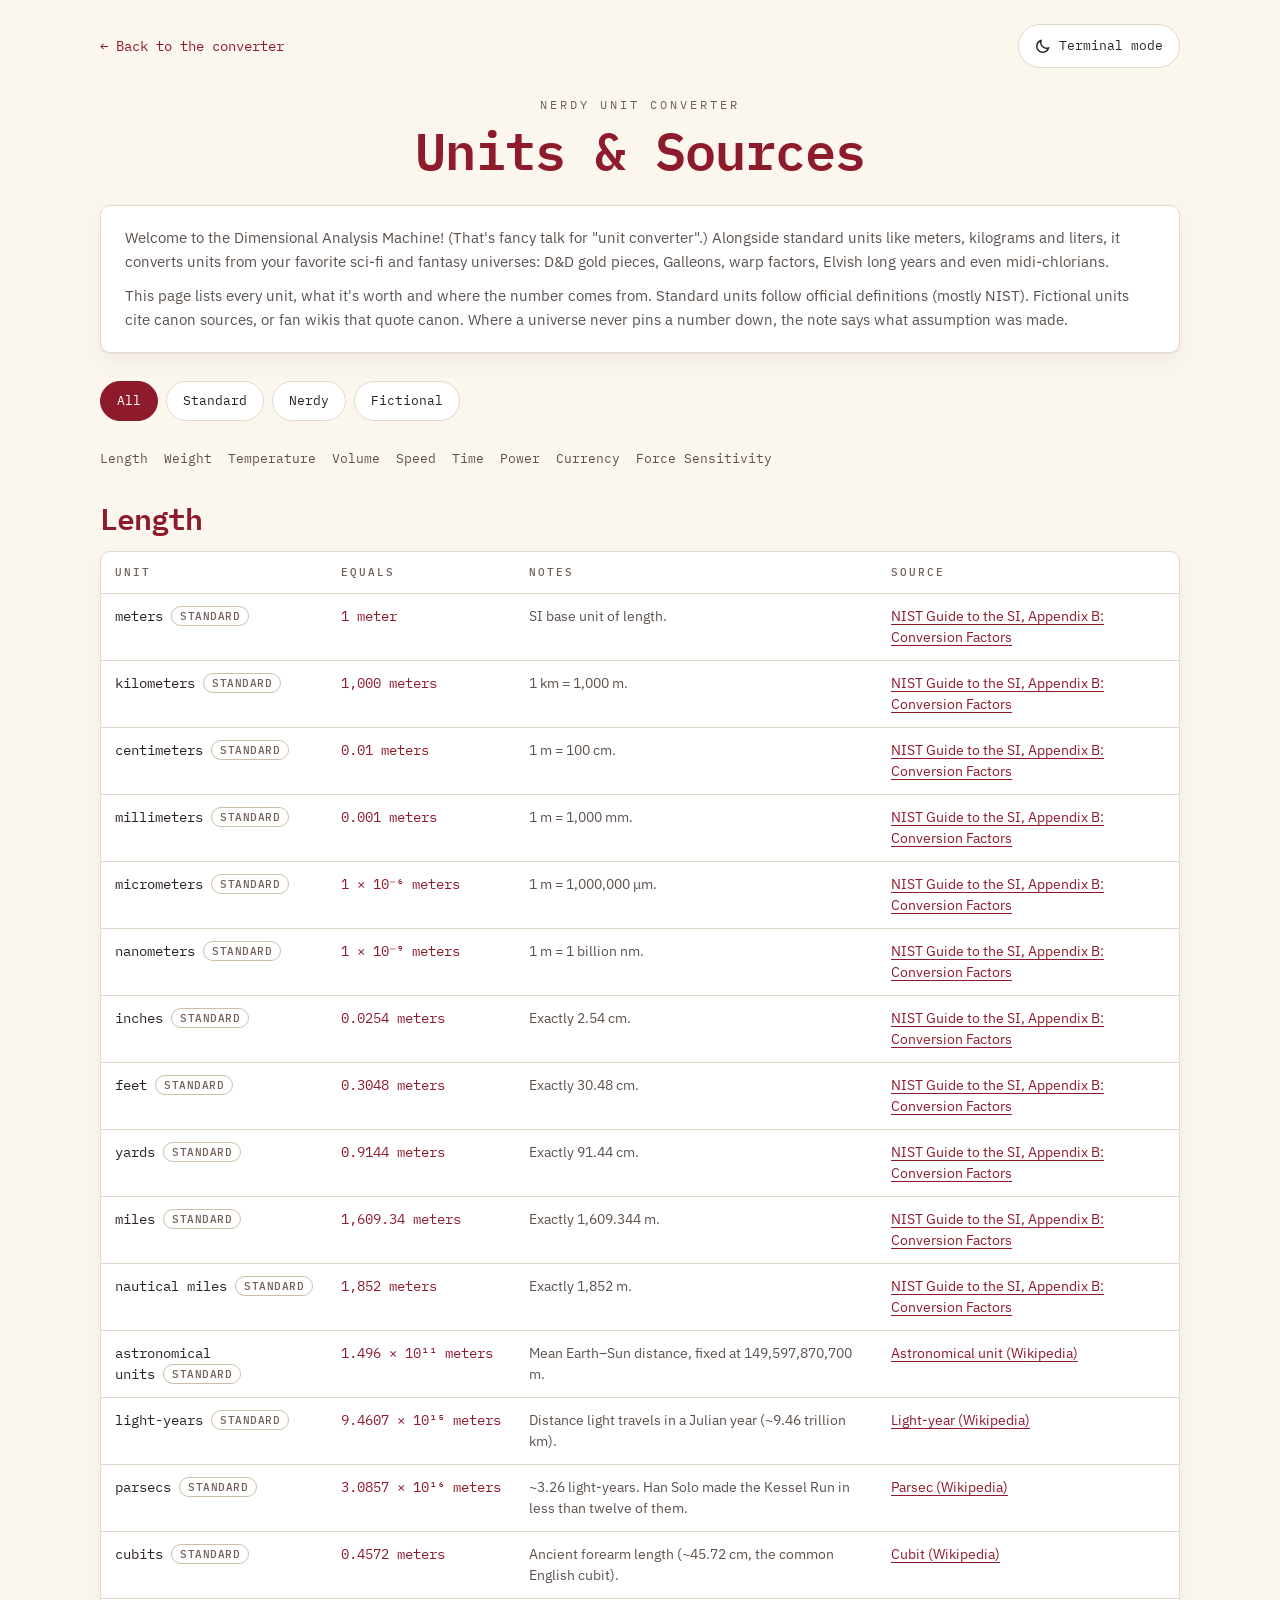
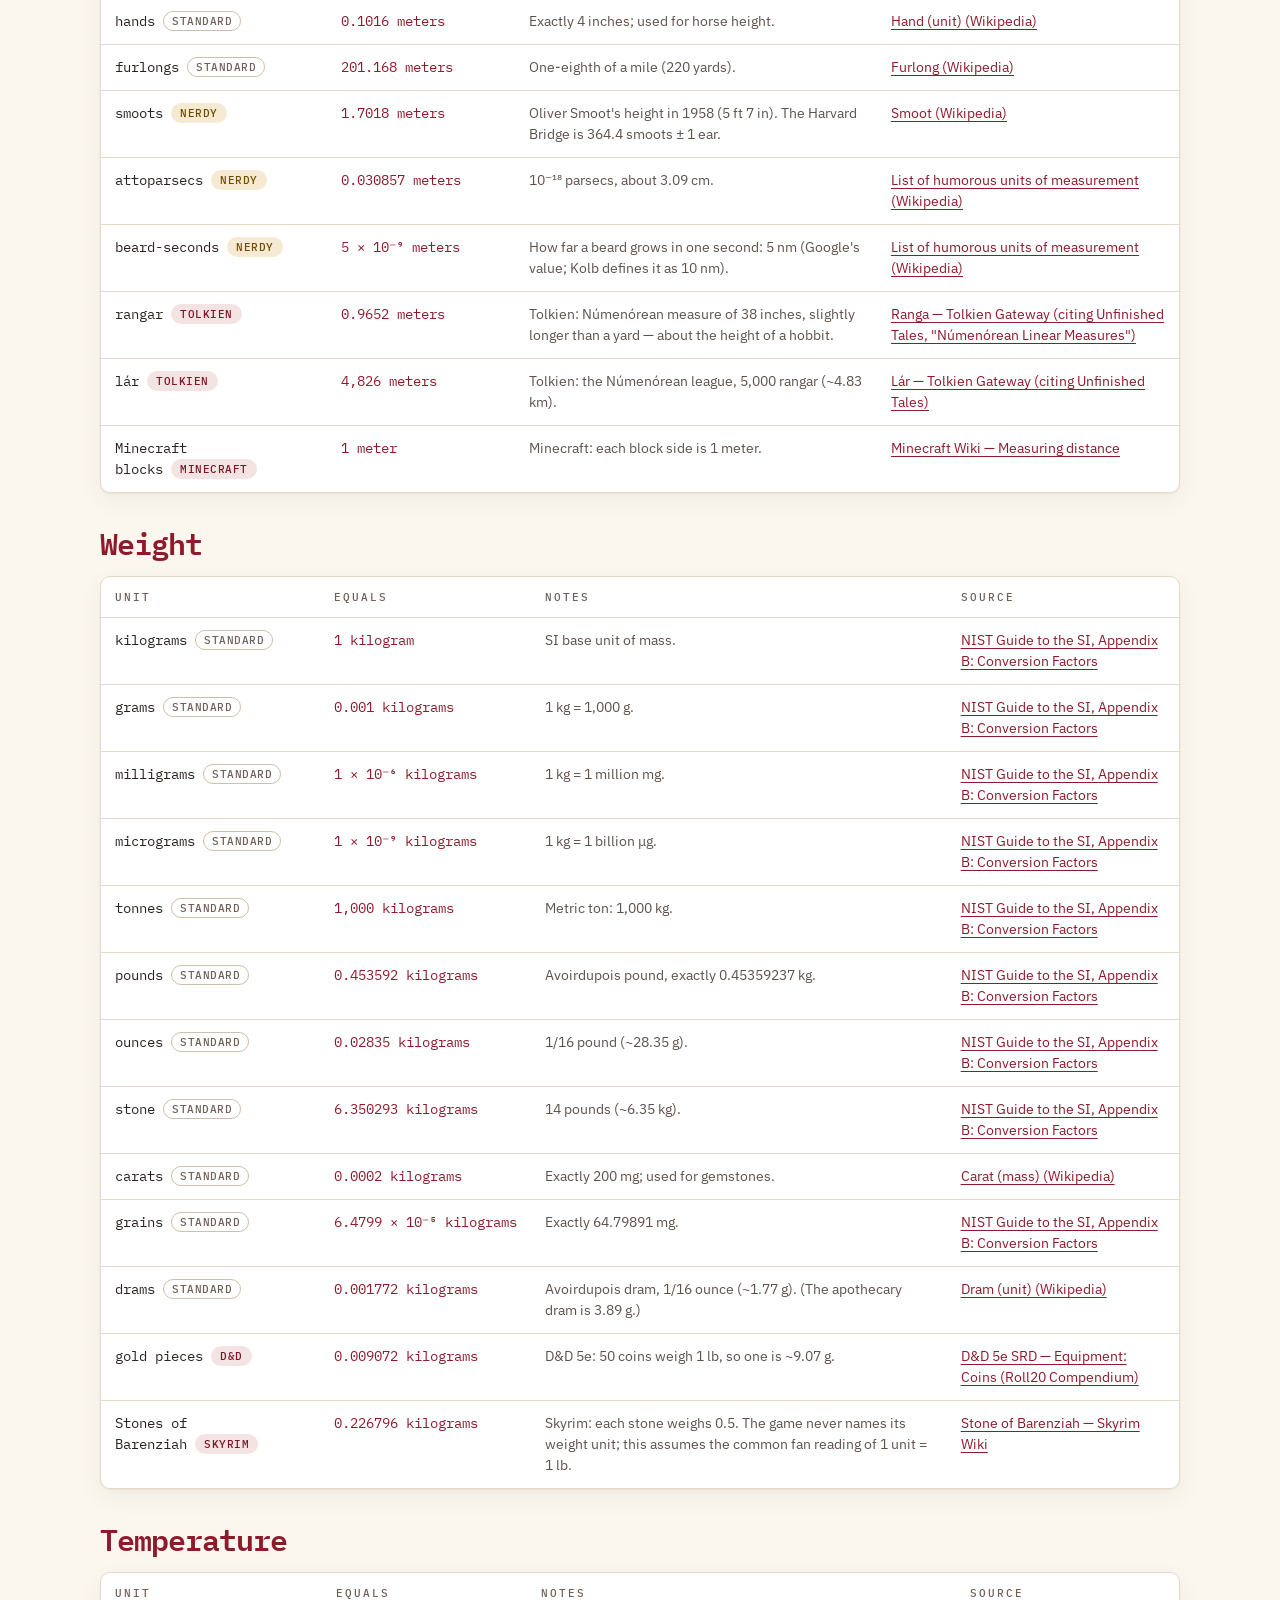
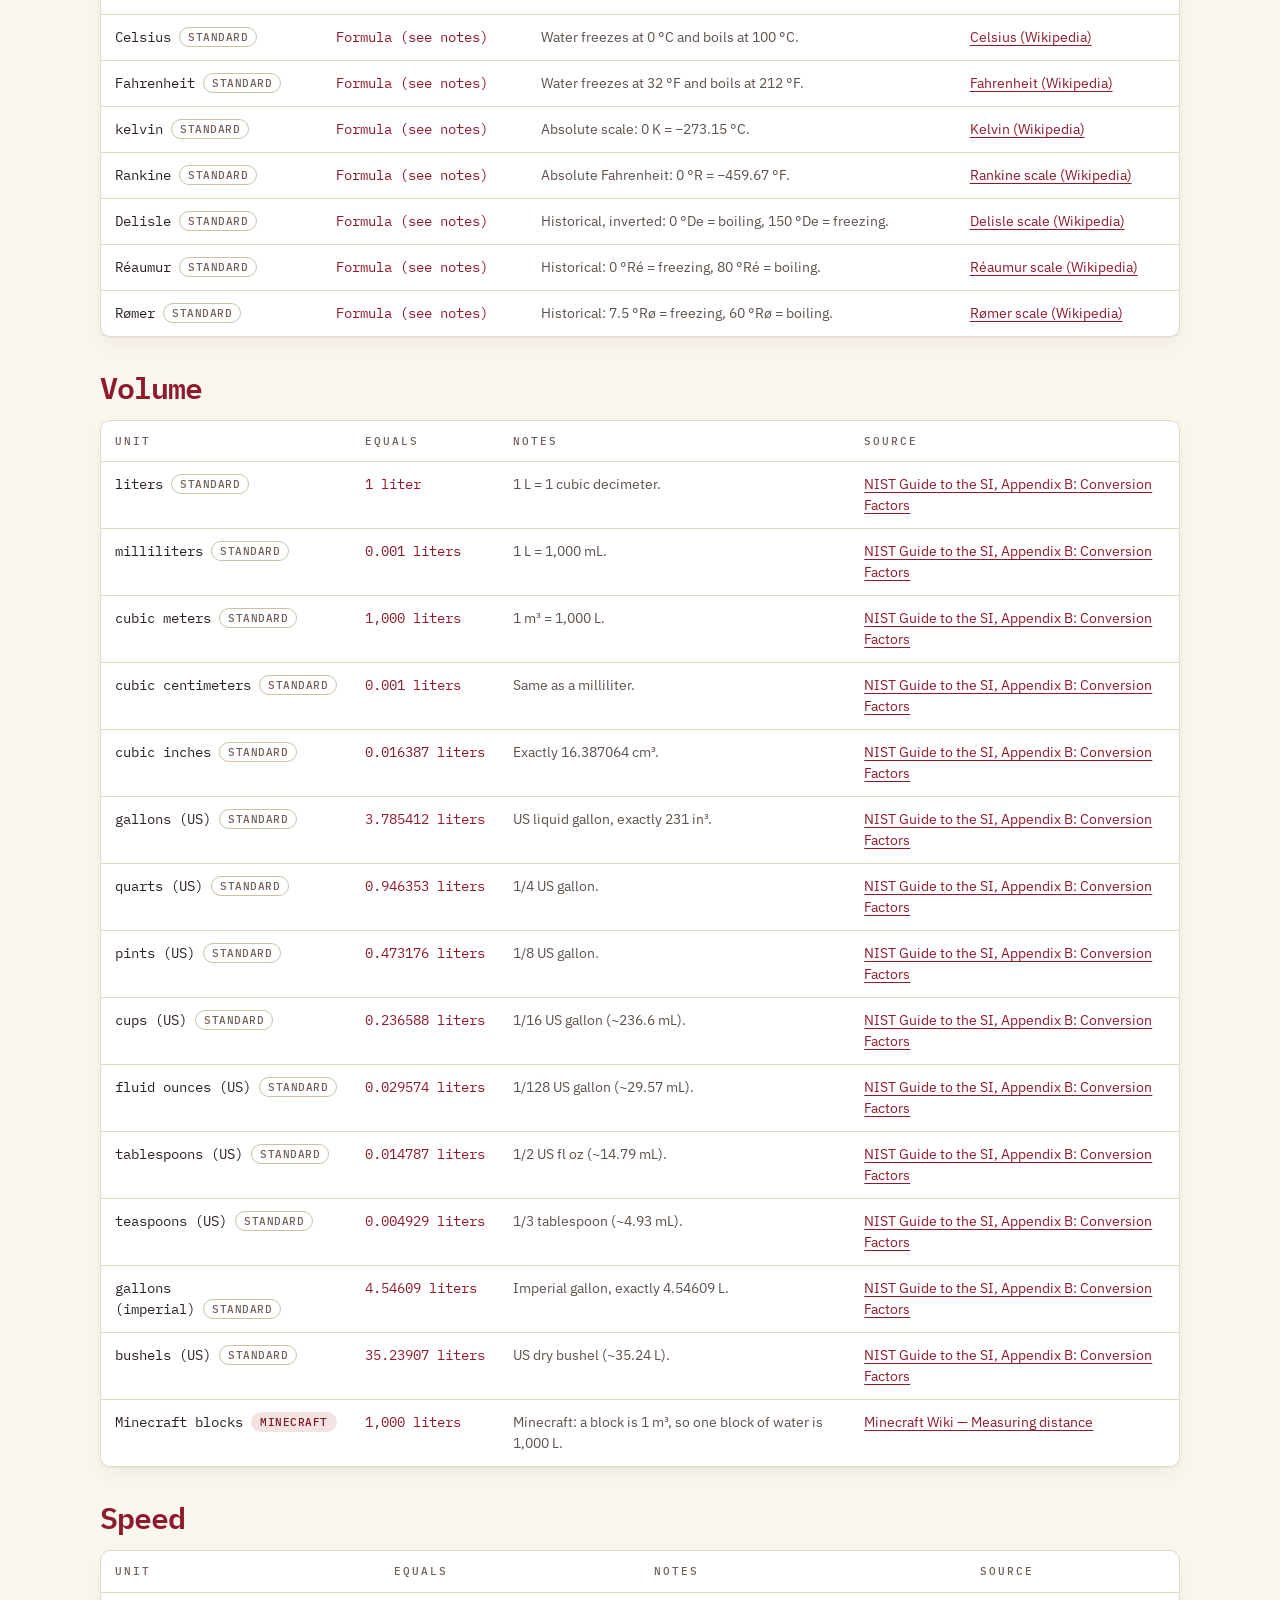
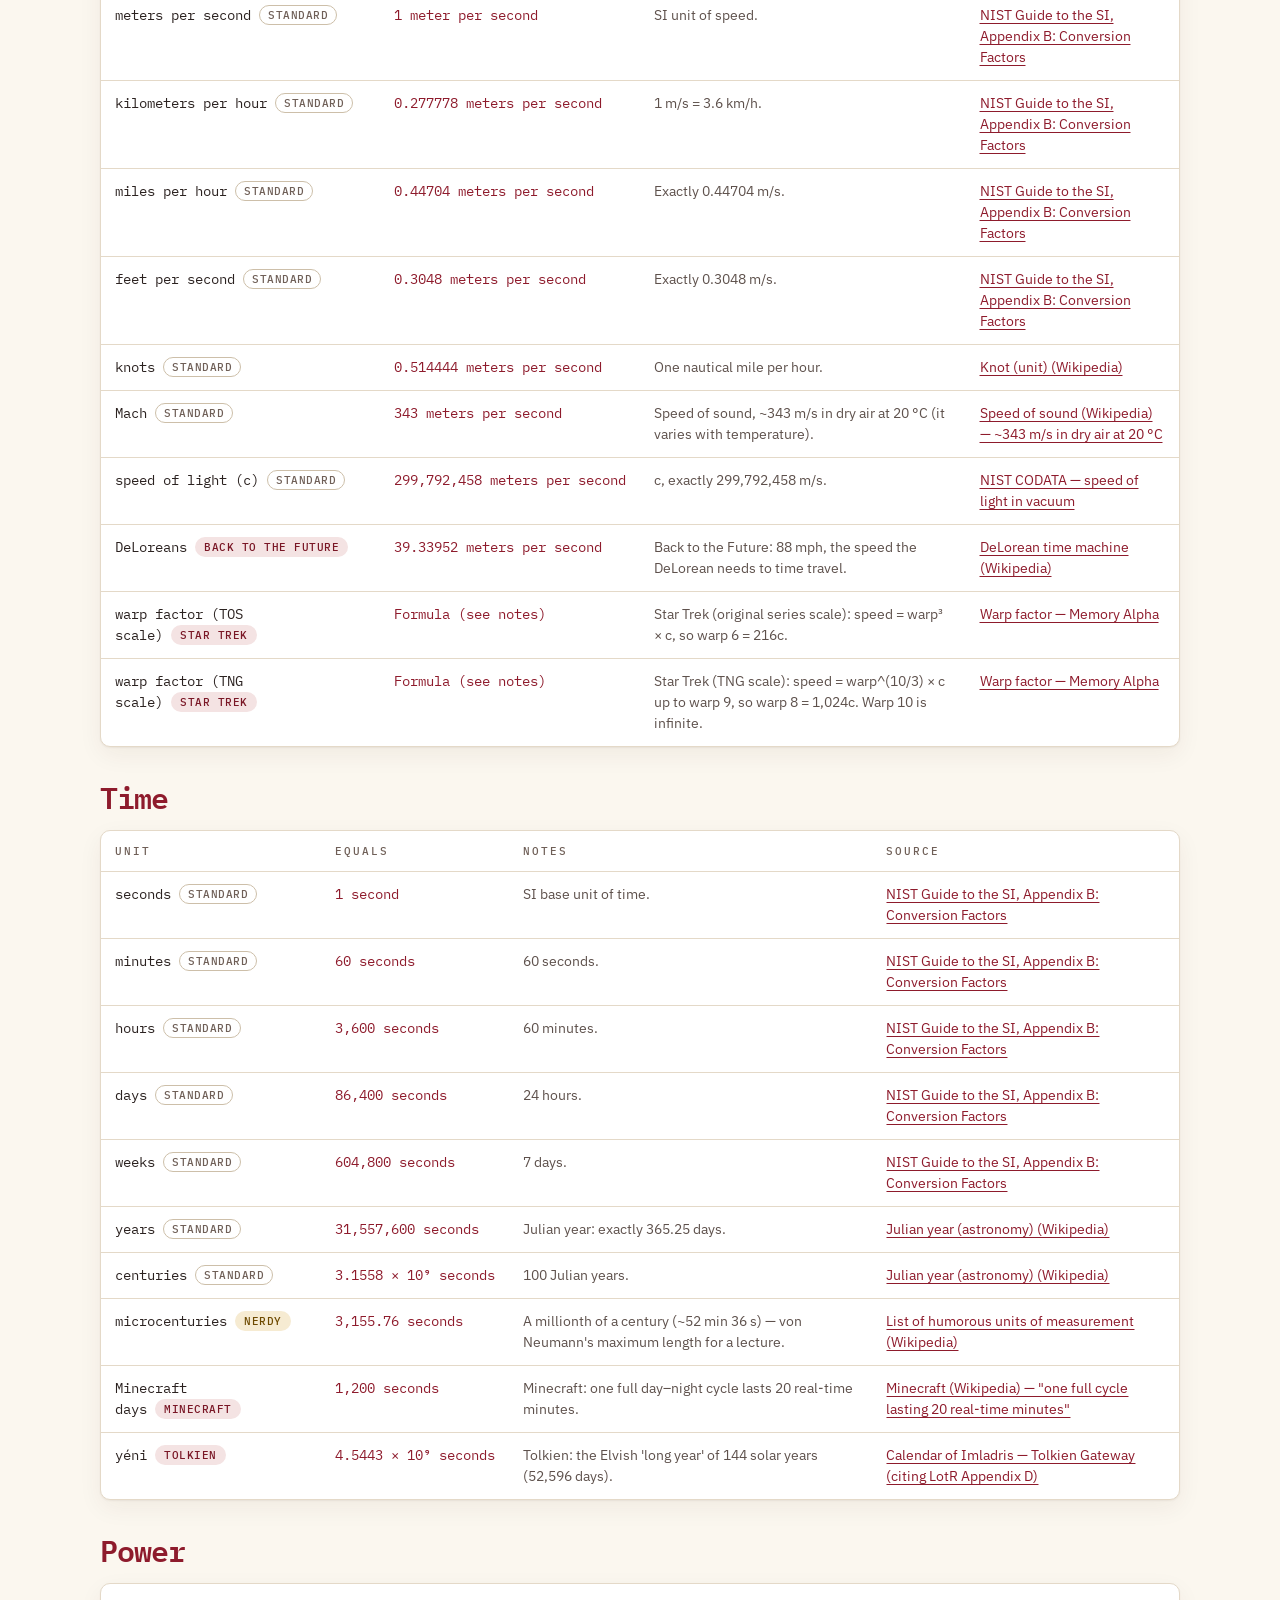
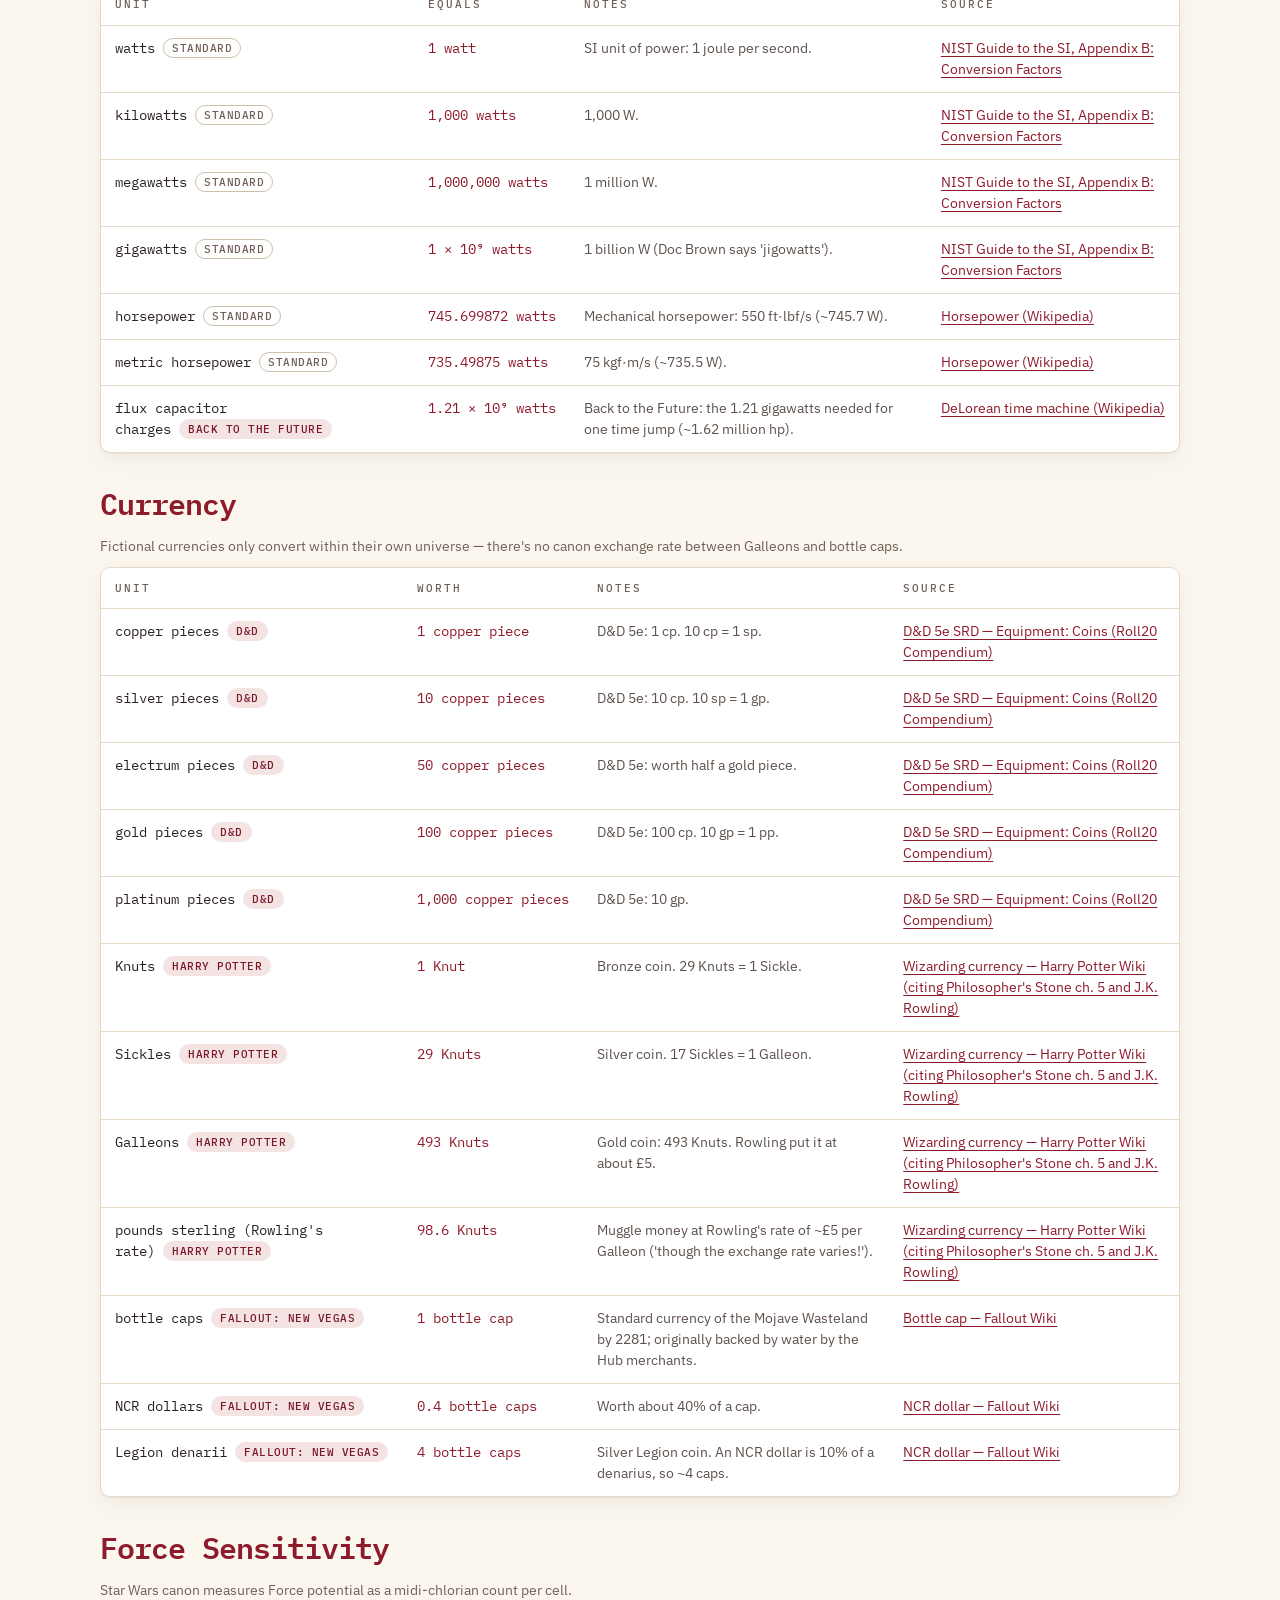
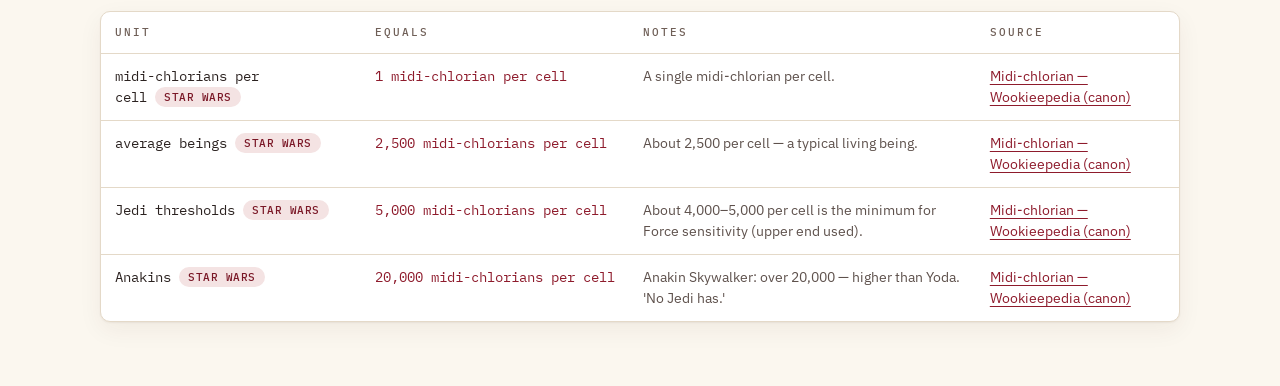
==== commit f605f060: "Merge pull request #3 from d4rthmaul/redesign-themes Redesign: light & terminal themes, unit picker," ====
--- a/references.html
+++ b/references.html
@@ -4,40 +4,52 @@
     <meta charset="UTF-8">
     <meta name="viewport" content="width=device-width, initial-scale=1.0">
     <title>Units &amp; Sources · Nerdy Unit Converter</title>
+    <script src="theme.js"></script>
     <link rel="stylesheet" href="styles.css">
 </head>
 <body>
-    <div class="container container-wide">
-        <nav class="page-nav page-nav-top">
-            <a href="index.html">← Back to the converter</a>
-        </nav>
-
-        <h1 class="h1-refs">Units &amp; Sources</h1>
-        <div class="intro-note">
-            <p>Every unit in the converter, what it's worth, and where the number comes from. Standard units follow official definitions (mostly NIST). Fictional units cite canon sources or fan wikis that quote canon; where a universe never pins a number down, the note says what assumption was made.</p>
+    <div class="page page-wide">
+        <div class="topbar">
+            <a href="index.html" class="back-link">← Back to the converter</a>
+            <button class="theme-toggle" type="button" data-theme-toggle aria-pressed="false">
+                <svg class="icon-moon" width="16" height="16" viewBox="0 0 16 16" aria-hidden="true"><path d="M13.5 10A6 6 0 0 1 6 2.5a6 6 0 1 0 7.5 7.5z" stroke="currentColor" stroke-width="1.4" fill="none"/></svg>
+                <svg class="icon-sun" width="16" height="16" viewBox="0 0 16 16" aria-hidden="true"><circle cx="8" cy="8" r="3.2" stroke="currentColor" stroke-width="1.4" fill="none"/><path d="M8 1v2M8 13v2M1 8h2M13 8h2M3 3l1.4 1.4M11.6 11.6L13 13M3 13l1.4-1.4M11.6 4.4L13 3" stroke="currentColor" stroke-width="1.4"/></svg>
+                <span class="theme-toggle-label">Terminal mode</span>
+            </button>
         </div>
 
+        <header class="site-header">
+            <div class="eyebrow">Nerdy Unit Converter</div>
+            <h1>Units &amp; Sources</h1>
+        </header>
+
+        <section class="panel intro">
+            <p>Welcome to the Dimensional Analysis Machine! (That's fancy talk for "unit converter".) Alongside standard units like meters, kilograms and liters, it converts units from your favorite sci-fi and fantasy universes: D&amp;D gold pieces, Galleons, warp factors, Elvish long years and even midi-chlorians.</p>
+            <p>This page lists every unit, what it's worth and where the number comes from. Standard units follow official definitions (mostly NIST). Fictional units cite canon sources, or fan wikis that quote canon. Where a universe never pins a number down, the note says what assumption was made.</p>
+        </section>
+
         <div class="ref-controls" role="group" aria-label="Filter units">
-            <button class="filter-btn active" data-kind="all">All</button>
-            <button class="filter-btn" data-kind="standard">Standard</button>
-            <button class="filter-btn" data-kind="nerdy">Nerdy</button>
-            <button class="filter-btn" data-kind="fictional">Fictional</button>
+            <button class="chip" type="button" data-kind="all" aria-pressed="true">All</button>
+            <button class="chip" type="button" data-kind="standard" aria-pressed="false">Standard</button>
+            <button class="chip" type="button" data-kind="nerdy" aria-pressed="false">Nerdy</button>
+            <button class="chip" type="button" data-kind="fictional" aria-pressed="false">Fictional</button>
         </div>
 
-        <div class="ref-jump" id="refJump"></div>
-        <div id="refBody"></div>
+        <nav class="ref-jump" id="refJump" aria-label="Jump to category"></nav>
+        <div id="refBody" class="page" style="max-width: none;"></div>
     </div>
 
     <script src="units.js"></script>
     <script>
-        const KIND_LABELS = { standard: 'Standard', nerdy: 'Nerdy', fictional: 'Fictional' };
         const body = document.getElementById('refBody');
         const jump = document.getElementById('refJump');
 
-        function valueText(unit, cat) {
-            if (!unit.size) return 'Formula — see notes';
-            if (cat.base === '(per universe)') return '';
-            return `${formatNumber(unit.size)} ${cat.base}`;
+        function tagEl(unit) {
+            const span = document.createElement('span');
+            const text = unitTag(unit) || 'Standard';
+            span.className = 'tag' + (unit.kind === 'nerdy' ? ' tag-nerdy' : unit.kind === 'standard' ? ' tag-standard' : '');
+            span.textContent = text;
+            return span;
         }
 
         Object.entries(CATEGORIES).forEach(([catKey, cat]) => {
@@ -61,12 +73,12 @@
                 section.appendChild(note);
             }
 
+            const isCurrency = !!Object.values(cat.units)[0].universe;
             const wrap = document.createElement('div');
-            wrap.className = 'table-wrap';
+            wrap.className = 'panel table-wrap';
             const table = document.createElement('table');
             table.className = 'ref-table';
-            const isCurrency = cat.base === '(per universe)';
-            table.innerHTML = `<thead><tr><th>Unit</th><th>${isCurrency ? 'Universe' : 'Equals'}</th><th>Notes</th><th>Source</th></tr></thead>`;
+            table.innerHTML = `<thead><tr><th scope="col">Unit</th><th scope="col">${isCurrency ? 'Worth' : 'Equals'}</th><th scope="col">Notes</th><th scope="col">Source</th></tr></thead>`;
             const tbody = document.createElement('tbody');
 
             Object.entries(cat.units).forEach(([key, unit]) => {
@@ -75,15 +87,18 @@
 
                 const name = document.createElement('td');
                 name.className = 'ref-unit';
-                name.textContent = unitLabel(key, unit);
-                const badge = document.createElement('span');
-                badge.className = `badge badge-${unit.kind}`;
-                badge.textContent = KIND_LABELS[unit.kind];
-                name.appendChild(badge);
+                name.append(unitLabel(key, unit), tagEl(unit));
 
                 const val = document.createElement('td');
                 val.className = 'ref-value';
-                val.textContent = isCurrency ? unit.universe : valueText(unit, cat);
+                if (!unit.size) {
+                    val.textContent = 'Formula (see notes)';
+                } else if (isCurrency) {
+                    const smallest = Object.entries(cat.units).find(([, u]) => u.universe === unit.universe && u.size === 1);
+                    val.textContent = smallest ? `${formatNumber(unit.size)} ${labelFor(unit.size, smallest[0], smallest[1])}` : '';
+                } else {
+                    val.textContent = `${formatNumber(unit.size)} ${unit.size === 1 ? singularLabel(cat.base) : cat.base}`;
+                }
 
                 const desc = document.createElement('td');
                 desc.textContent = unit.desc;
@@ -106,10 +121,11 @@
             body.appendChild(section);
         });
 
-        // Filter buttons
-        document.querySelectorAll('.filter-btn').forEach(btn => {
+        // Filter chips
+        const filterButtons = document.querySelectorAll('.ref-controls .chip');
+        filterButtons.forEach(btn => {
             btn.addEventListener('click', () => {
-                document.querySelectorAll('.filter-btn').forEach(b => b.classList.toggle('active', b === btn));
+                filterButtons.forEach(b => b.setAttribute('aria-pressed', String(b === btn)));
                 const kind = btn.dataset.kind;
                 document.querySelectorAll('.ref-table tbody tr').forEach(tr => {
                     tr.hidden = kind !== 'all' && tr.dataset.kind !== kind;
@@ -117,6 +133,9 @@
                 document.querySelectorAll('.ref-section').forEach(sec => {
                     sec.hidden = ![...sec.querySelectorAll('tbody tr')].some(tr => !tr.hidden);
                 });
+                document.querySelectorAll('.ref-jump a').forEach(a => {
+                    a.hidden = document.querySelector(a.getAttribute('href')).hidden;
+                });
             });
         });
     </script>
--- a/styles.css
+++ b/styles.css
@@ -1,606 +1,639 @@
-/* === IMPORTS === */
-@import url('https://fonts.googleapis.com/css2?family=VT323&family=Share+Tech+Mono&family=Exo+2:wght@300;400;600&display=swap');
+/* ============================================================
+   Nerdy Unit Converter — styles
+   Two themes share one set of tokens:
+   - light (default): cream + burgundy, IBM Plex
+   - dark ("terminal"): green-on-black CRT, VT323 / Share Tech Mono
+   ============================================================ */
+
+@import url('https://fonts.googleapis.com/css2?family=IBM+Plex+Mono:wght@400;500;600&family=IBM+Plex+Sans:wght@400;500;600&family=VT323&family=Share+Tech+Mono&family=Exo+2:wght@400;500&display=swap');
+
+/* === TOKENS: LIGHT (default) === */
+:root {
+    color-scheme: light;
+    --bg:            #fbf7ef;
+    --panel:         #ffffff;
+    --inset:         #f6f0e5;
+    --border:        #e4d9c8;
+    --border-strong: #cdbfa9;
+    --text:          #2b2220;
+    --text-2:        #5e514c;
+    --muted:         #6f5f57;
+    --accent:        #8e1b2c;
+    --accent-hover:  #6e1422;
+    --on-accent:     #ffffff;
+    --focus:         rgba(142, 27, 44, 0.28);
+    --tag-bg:        #f4e3e3;
+    --tag-text:      #7a1726;
+    --tag-border:    transparent;
+    --nerdy-bg:      #f6ebd2;
+    --nerdy-text:    #6e4a00;
+    --warn:          #a12a1a;
+    --shadow:        0 1px 2px rgba(60, 30, 20, 0.06), 0 8px 24px rgba(60, 30, 20, 0.06);
+    --pop-shadow:    0 12px 32px rgba(60, 30, 20, 0.16);
+    --glow:          none;
+    --radius:        10px;
+    --radius-sm:     6px;
+    --radius-pill:   999px;
+    --font-display:  'IBM Plex Mono', ui-monospace, monospace;
+    --font-mono:     'IBM Plex Mono', ui-monospace, monospace;
+    --font-body:     'IBM Plex Sans', system-ui, sans-serif;
+    --h1-size:       52px;
+    --h1-weight:     600;
+    --h1-spacing:    -1px;
+    --label-case:    uppercase;
+    --result-size:   60px;
+    --result-weight: 600;
+    --result-spacing: -2px;
+}
+
+/* === TOKENS: DARK ("terminal") === */
+:root[data-theme="dark"] {
+    color-scheme: dark;
+    --bg:            #090d12;
+    --panel:         #0d1520;
+    --inset:         #0a1019;
+    --border:        rgba(0, 200, 150, 0.22);
+    --border-strong: rgba(0, 200, 150, 0.5);
+    --text:          #d4f5ec;
+    --text-2:        #8ab9ac;
+    --muted:         #5f9486;
+    --accent:        #00c896;
+    --accent-hover:  #33e0b4;
+    --on-accent:     #090d12;
+    --focus:         rgba(0, 200, 150, 0.35);
+    --tag-bg:        transparent;
+    --tag-text:      #ff6a4d;
+    --tag-border:    #ff6a4d;
+    --nerdy-bg:      transparent;
+    --nerdy-text:    #e0b84a;
+    --warn:          #ff6a4d;
+    --shadow:        0 8px 48px rgba(0, 0, 0, 0.6);
+    --pop-shadow:    0 12px 40px rgba(0, 0, 0, 0.7);
+    --glow:          0 0 8px rgba(0, 200, 150, 0.4), 0 0 24px rgba(0, 200, 150, 0.15);
+    --radius:        4px;
+    --radius-sm:     2px;
+    --radius-pill:   2px;
+    --font-display:  'VT323', monospace;
+    --font-mono:     'Share Tech Mono', monospace;
+    --font-body:     'Exo 2', system-ui, sans-serif;
+    --h1-size:       64px;
+    --h1-weight:     400;
+    --h1-spacing:    4px;
+    --result-size:   76px;
+    --result-weight: 400;
+    --result-spacing: 0;
+}
 
 /* === RESET === */
-*, *::before, *::after {
-    margin: 0;
-    padding: 0;
-    box-sizing: border-box;
-}
-
-/* === CSS VARIABLES === */
-:root {
-    --bg-deep:        #090d12;
-    --bg-panel:       #0d1520;
-    --bg-inset:       #0a1019;
-    --border-dim:     rgba(0, 200, 150, 0.15);
-    --border-glow:    rgba(0, 200, 150, 0.5);
-    --accent:         #00c896;
-    --accent-hot:     #ff4d2e;
-    --accent-dim:     rgba(0, 200, 150, 0.35);
-    --text-primary:   #d4f5ec;
-    --text-secondary: #6ba898;
-    --text-muted:     #3a6b5f;
-    --glow-green:     0 0 8px rgba(0, 200, 150, 0.4), 0 0 24px rgba(0, 200, 150, 0.15);
-    --glow-hot:       0 0 8px rgba(255, 77, 46, 0.5), 0 0 20px rgba(255, 77, 46, 0.2);
-    --font-display:   'VT323', monospace;
-    --font-mono:      'Share Tech Mono', monospace;
-    --font-body:      'Exo 2', sans-serif;
-}
-
-/* === BODY & BACKGROUND === */
+*, *::before, *::after { box-sizing: border-box; margin: 0; padding: 0; }
+
 body {
+    min-height: 100vh;
+    padding: 24px 16px 64px;
+    background: var(--bg);
+    color: var(--text);
     font-family: var(--font-body);
-    background-color: var(--bg-deep);
+    font-size: 16px;
+    line-height: 1.5;
+    transition: background-color 0.25s ease, color 0.25s ease;
+}
+
+/* Terminal theme: CRT scanlines */
+:root[data-theme="dark"] body {
     background-image:
         radial-gradient(ellipse 80% 60% at 50% -10%, rgba(0, 200, 150, 0.07) 0%, transparent 70%),
-        radial-gradient(ellipse 40% 30% at 80% 80%, rgba(255, 77, 46, 0.05) 0%, transparent 60%),
-        repeating-linear-gradient(
-            0deg,
-            transparent,
-            transparent 2px,
-            rgba(0, 200, 150, 0.015) 2px,
-            rgba(0, 200, 150, 0.015) 4px
-        );
-    min-height: 100vh;
-    padding: 48px 20px;
-    line-height: 1.6;
-    color: var(--text-primary);
-}
-
-/* Scanline overlay */
-body::before {
+        repeating-linear-gradient(0deg, transparent, transparent 2px, rgba(0, 200, 150, 0.015) 2px, rgba(0, 200, 150, 0.015) 4px);
+}
+:root[data-theme="dark"] body::before {
     content: '';
     position: fixed;
     inset: 0;
-    background: repeating-linear-gradient(
-        to bottom,
-        transparent 0px,
-        transparent 3px,
-        rgba(0, 0, 0, 0.08) 3px,
-        rgba(0, 0, 0, 0.08) 4px
-    );
+    background: repeating-linear-gradient(to bottom, transparent 0, transparent 3px, rgba(0, 0, 0, 0.08) 3px, rgba(0, 0, 0, 0.08) 4px);
     pointer-events: none;
     z-index: 1000;
 }
 
-/* === CONTAINER === */
-.container {
-    max-width: 680px;
+a { color: var(--accent); text-underline-offset: 3px; }
+a:hover { color: var(--accent-hover); }
+
+button, input { font: inherit; color: inherit; }
+
+[hidden] { display: none !important; }
+
+.back-link {
+    font-family: var(--font-mono);
+    font-size: 14px;
+    text-decoration: none;
+}
+.back-link:hover { text-decoration: underline; }
+
+:focus-visible {
+    outline: 2px solid var(--accent);
+    outline-offset: 2px;
+}
+
+.visually-hidden {
+    position: absolute !important;
+    width: 1px; height: 1px;
+    overflow: hidden;
+    clip: rect(0 0 0 0);
+    white-space: nowrap;
+}
+
+/* === LAYOUT === */
+.page {
+    max-width: 760px;
     margin: 0 auto;
-    background: var(--bg-panel);
-    padding: 2.5rem 2.5rem 2rem;
-    border-radius: 4px;
-    border: 1px solid var(--border-dim);
-    box-shadow:
-        0 0 0 1px rgba(0, 200, 150, 0.05),
-        0 8px 48px rgba(0, 0, 0, 0.6),
-        inset 0 1px 0 rgba(0, 200, 150, 0.08);
-    position: relative;
-    animation: containerIn 0.6s ease both;
-}
-
-/* Corner accents */
-.container::before,
-.container::after {
-    content: '';
-    position: absolute;
-    width: 16px;
-    height: 16px;
-    border-color: var(--accent);
-    border-style: solid;
-}
-.container::before {
-    top: -1px; left: -1px;
-    border-width: 2px 0 0 2px;
-}
-.container::after {
-    bottom: -1px; right: -1px;
-    border-width: 0 2px 2px 0;
-}
-
-@keyframes containerIn {
-    from { opacity: 0; transform: translateY(16px); }
-    to   { opacity: 1; transform: translateY(0); }
-}
-
-/* === HEADING === */
+    display: flex;
+    flex-direction: column;
+    gap: 28px;
+}
+.page-wide { max-width: 1080px; }
+
+.topbar {
+    display: flex;
+    justify-content: space-between;
+    align-items: center;
+    gap: 12px;
+    min-height: 44px;
+}
+
+/* === THEME TOGGLE === */
+.theme-toggle {
+    margin-left: auto;
+    min-height: 44px;
+    padding: 0 16px;
+    display: inline-flex;
+    align-items: center;
+    gap: 8px;
+    background: var(--panel);
+    border: 1px solid var(--border);
+    border-radius: var(--radius-pill);
+    font-family: var(--font-mono);
+    font-size: 13px;
+    cursor: pointer;
+    transition: border-color 0.2s ease, color 0.2s ease;
+}
+.theme-toggle:hover { border-color: var(--accent); color: var(--accent); }
+.theme-toggle .icon-sun { display: none; }
+:root[data-theme="dark"] .theme-toggle .icon-sun { display: block; }
+:root[data-theme="dark"] .theme-toggle .icon-moon { display: none; }
+
+/* === HEADER === */
+.site-header {
+    display: flex;
+    flex-direction: column;
+    align-items: center;
+    gap: 8px;
+    text-align: center;
+}
+.eyebrow {
+    font-family: var(--font-mono);
+    font-size: 12px;
+    letter-spacing: 3px;
+    text-transform: uppercase;
+    color: var(--muted);
+}
 h1 {
     font-family: var(--font-display);
-    text-align: center;
-    font-size: 3.8rem;
-    font-weight: 400;
-    letter-spacing: 4px;
+    font-size: var(--h1-size);
+    font-weight: var(--h1-weight);
+    letter-spacing: var(--h1-spacing);
+    line-height: 1.05;
     color: var(--accent);
-    text-shadow: var(--glow-green);
-    margin-bottom: 0.25rem;
-    line-height: 1;
-    animation: flicker 8s infinite;
-}
-
-/* Subtle label above title */
-h1::before {
-    content: '// INTERDIMENSIONAL CONVERSION MATRIX //';
-    display: block;
-    font-family: var(--font-mono);
-    font-size: 0.6rem;
-    letter-spacing: 3px;
-    color: var(--text-muted);
-    text-shadow: none;
-    margin-bottom: 0.5rem;
-    animation: none;
-}
-
+    text-shadow: var(--glow);
+}
+:root[data-theme="dark"] h1 { animation: flicker 8s infinite; }
 @keyframes flicker {
     0%, 95%, 100% { opacity: 1; }
-    96%            { opacity: 0.85; }
-    97%            { opacity: 1; }
-    98%            { opacity: 0.9; }
-}
-
-/* === INTRO NOTE === */
-.intro-note {
-    background: var(--bg-inset);
-    padding: 1rem 1.25rem;
-    border-radius: 2px;
-    margin: 1.5rem 0 2rem;
-    color: var(--text-secondary);
-    font-size: 0.875rem;
-    line-height: 1.6;
-    border-left: 3px solid var(--accent-hot);
-    position: relative;
-}
-
-.intro-note::before {
-    content: 'SYS_MSG';
-    position: absolute;
-    top: -0.6rem;
-    left: 0.75rem;
-    font-family: var(--font-mono);
-    font-size: 0.65rem;
+    96% { opacity: 0.85; }
+    97% { opacity: 1; }
+    98% { opacity: 0.9; }
+}
+.tagline {
+    max-width: 560px;
+    font-size: 17px;
+    color: var(--text-2);
+}
+
+/* === CATEGORY CHIPS === */
+.chips {
+    display: flex;
+    flex-wrap: wrap;
+    justify-content: center;
+    gap: 8px;
+}
+.chip {
+    min-height: 40px;
+    padding: 0 16px;
+    background: var(--panel);
+    border: 1px solid var(--border);
+    border-radius: var(--radius-pill);
+    font-family: var(--font-mono);
+    font-size: 13px;
+    cursor: pointer;
+    transition: background-color 0.15s ease, border-color 0.15s ease, color 0.15s ease;
+}
+:root[data-theme="dark"] .chip { background: transparent; color: var(--text-2); text-transform: uppercase; letter-spacing: 1px; }
+.chip:hover { border-color: var(--accent); color: var(--accent); }
+.chip[aria-pressed="true"],
+:root[data-theme="dark"] .chip[aria-pressed="true"] {
+    background: var(--accent);
+    border-color: var(--accent);
+    color: var(--on-accent);
+}
+
+/* === PANELS === */
+.panel {
+    background: var(--panel);
+    border: 1px solid var(--border);
+    border-radius: var(--radius);
+    box-shadow: var(--shadow);
+}
+.converter {
+    padding: 28px;
+    display: flex;
+    flex-direction: column;
+    gap: 16px;
+}
+.field-label {
+    display: block;
+    margin-bottom: 6px;
+    font-family: var(--font-mono);
+    font-size: 12px;
     letter-spacing: 2px;
-    color: var(--accent-hot);
-    background: var(--bg-panel);
-    padding: 0 0.4rem;
-}
-
-/* === CONVERTER BOX === */
-.converter-box {
-    padding: 1.5rem;
-    background: var(--bg-inset);
-    border-radius: 2px;
-    border: 1px solid var(--border-dim);
-    position: relative;
-}
-
-.converter-box::before {
-    content: 'INPUT_MODULE';
-    position: absolute;
-    top: -0.6rem;
-    left: 0.75rem;
-    font-family: var(--font-mono);
-    font-size: 0.65rem;
-    letter-spacing: 2px;
-    color: var(--text-muted);
-    background: var(--bg-inset);
-    padding: 0 0.4rem;
-}
-
-/* === FORM ELEMENTS === */
-.category-select,
-.unit-select,
+    text-transform: uppercase;
+    color: var(--muted);
+}
+
+.row {
+    display: flex;
+    gap: 10px;
+    flex-wrap: wrap;
+}
+.field-value { flex: 0 1 180px; min-width: 120px; }
+.field-unit  { flex: 1 1 280px; min-width: 0; }
+
 .value-input {
-    font-family: var(--font-mono);
-    padding: 10px 14px;
-    font-size: 0.9rem;
-    border: 1px solid var(--border-dim);
-    border-radius: 2px;
-    background: var(--bg-panel);
-    color: var(--text-primary);
-    transition: border-color 0.2s ease, box-shadow 0.2s ease;
-    -webkit-appearance: none;
-    appearance: none;
-}
-
-.category-select {
     width: 100%;
-    margin-bottom: 1.25rem;
-    cursor: pointer;
-    background-image: url("data:image/svg+xml,%3Csvg xmlns='http://www.w3.org/2000/svg' width='12' height='8' viewBox='0 0 12 8'%3E%3Cpath d='M1 1l5 5 5-5' stroke='%2300c896' stroke-width='1.5' fill='none' stroke-linecap='square'/%3E%3C/svg%3E");
-    background-color: var(--bg-panel);
-    background-repeat: no-repeat;
-    background-position: right 14px center;
-    padding-right: 36px;
-    letter-spacing: 1px;
-    text-transform: uppercase;
-    font-size: 0.8rem;
-    color: var(--accent);
-}
-
-.unit-select {
-    flex: 1;
-    cursor: pointer;
-    background-image: url("data:image/svg+xml,%3Csvg xmlns='http://www.w3.org/2000/svg' width='10' height='6' viewBox='0 0 10 6'%3E%3Cpath d='M1 1l4 4 4-4' stroke='%236ba898' stroke-width='1.5' fill='none' stroke-linecap='square'/%3E%3C/svg%3E");
-    background-color: var(--bg-panel);
-    background-repeat: no-repeat;
-    background-position: right 10px center;
-    padding-right: 28px;
-}
-
-.value-input {
-    flex: 0 0 110px;
+    height: 48px;
+    padding: 0 14px;
+    background: var(--inset);
+    border: 2px solid var(--accent);
+    border-radius: var(--radius-sm);
+    font-family: var(--font-mono);
+    font-size: 20px;
+    text-align: right;
     -moz-appearance: textfield;
-    text-align: right;
-    font-size: 1.1rem;
-    color: var(--accent);
-}
-
+}
+:root[data-theme="dark"] .value-input { border-width: 1px; color: var(--accent); box-shadow: var(--glow); }
 .value-input::-webkit-outer-spin-button,
-.value-input::-webkit-inner-spin-button {
-    -webkit-appearance: none;
-}
-
-.value-input[readonly] {
-    background: rgba(0, 200, 150, 0.04);
-    color: var(--accent);
-    cursor: default;
-    border-color: var(--border-dim);
-}
-
-.category-select:focus,
-.unit-select:focus,
-.value-input:focus {
-    outline: none;
-    border-color: var(--accent);
-    box-shadow: var(--glow-green);
-}
-
-.category-select:hover,
-.unit-select:hover {
-    border-color: rgba(0, 200, 150, 0.35);
-}
-
-/* === INPUT GROUPS === */
-.input-group {
-    display: flex;
-    gap: 10px;
-    margin: 0.75rem 0;
-    align-items: center;
-}
-
-/* === EQUALS SIGN === */
-.equals {
-    font-family: var(--font-display);
-    text-align: center;
-    font-size: 2rem;
-    margin: 0.5rem 0;
-    color: var(--accent-hot);
-    text-shadow: var(--glow-hot);
-    letter-spacing: 4px;
-}
-
-/* === SWAP BUTTON === */
-.swap-btn {
-    padding: 9px 13px;
-    font-size: 1rem;
-    border: 1px solid var(--border-glow);
-    border-radius: 2px;
-    background: transparent;
+.value-input::-webkit-inner-spin-button { -webkit-appearance: none; }
+.value-input:focus { outline: none; box-shadow: 0 0 0 4px var(--focus); }
+
+/* Swap divider */
+.swap-row {
+    display: flex;
+    align-items: center;
+    gap: 12px;
+}
+.swap-row::before,
+.swap-row::after {
+    content: '';
+    flex-grow: 1;
+    height: 1px;
+    background: var(--border);
+}
+.icon-btn {
+    width: 44px;
+    height: 44px;
+    display: inline-flex;
+    align-items: center;
+    justify-content: center;
+    background: var(--panel);
+    border: 1px solid var(--border);
+    border-radius: var(--radius-pill);
     color: var(--accent);
     cursor: pointer;
-    transition: all 0.2s ease;
-    font-family: var(--font-mono);
-    text-shadow: var(--glow-green);
+    transition: transform 0.15s ease, border-color 0.15s ease;
+}
+.icon-btn:hover { border-color: var(--accent); transform: rotate(180deg); }
+
+/* === UNIT PICKER === */
+.picker { position: relative; }
+.picker-btn {
+    width: 100%;
+    height: 48px;
+    padding: 0 14px;
+    display: flex;
+    align-items: center;
+    gap: 10px;
+    background: var(--inset);
+    border: 1px solid var(--border);
+    border-radius: var(--radius-sm);
+    font-family: var(--font-mono);
+    font-size: 15px;
+    text-align: left;
+    cursor: pointer;
+}
+.picker-btn:hover { border-color: var(--border-strong); }
+.picker-btn[aria-expanded="true"] { border-color: var(--accent); box-shadow: 0 0 0 4px var(--focus); }
+.picker-value { flex-grow: 1; min-width: 0; overflow: hidden; text-overflow: ellipsis; white-space: nowrap; }
+.picker-caret { flex-shrink: 0; color: var(--muted); transition: transform 0.15s ease; }
+.picker-btn[aria-expanded="true"] .picker-caret { transform: rotate(180deg); }
+
+.picker-pop {
+    position: absolute;
+    z-index: 50;
+    top: calc(100% + 6px);
+    left: 0;
+    right: 0;
+    min-width: 280px;
+    background: var(--panel);
+    border: 1px solid var(--border-strong);
+    border-radius: var(--radius);
+    box-shadow: var(--pop-shadow);
+    overflow: hidden;
+}
+.picker-search {
+    display: flex;
+    align-items: center;
+    gap: 10px;
+    padding: 10px 14px;
+    border-bottom: 1px solid var(--border);
+    color: var(--muted);
+}
+.picker-search input {
+    flex-grow: 1;
+    min-width: 0;
+    height: 32px;
+    background: transparent;
+    border: none;
+    outline: none;
+    font-family: var(--font-mono);
+    font-size: 14px;
+    color: var(--text);
+}
+.picker-search input::placeholder { color: var(--muted); opacity: 1; }
+.picker-list {
+    list-style: none;
+    max-height: 320px;
+    overflow-y: auto;
+    padding: 6px 0;
+}
+.picker-group {
+    padding: 10px 14px 4px;
+    font-family: var(--font-mono);
+    font-size: 11px;
+    letter-spacing: 2px;
+    text-transform: uppercase;
+    color: var(--muted);
+}
+.picker-option {
+    display: flex;
+    align-items: center;
+    gap: 10px;
+    min-height: 40px;
+    padding: 8px 14px;
+    font-family: var(--font-mono);
+    font-size: 14px;
+    cursor: pointer;
+    border-left: 2px solid transparent;
+}
+.picker-option span:first-child { flex-grow: 1; }
+.picker-option.is-active { background: var(--inset); }
+.picker-option[aria-selected="true"] { color: var(--accent); border-left-color: var(--accent); font-weight: 500; }
+.picker-empty { padding: 16px 14px; color: var(--muted); font-size: 14px; }
+.picker-hint {
+    display: flex;
+    gap: 16px;
+    padding: 8px 14px;
+    border-top: 1px solid var(--border);
+    font-family: var(--font-mono);
+    font-size: 11px;
+    letter-spacing: 1px;
+    color: var(--muted);
+}
+
+/* === TAGS === */
+.tag {
     flex-shrink: 0;
-}
-
-.swap-btn:hover {
+    padding: 2px 8px;
+    font-family: var(--font-mono);
+    font-size: 11px;
+    font-weight: 500;
+    letter-spacing: 0.5px;
+    text-transform: uppercase;
+    white-space: nowrap;
+    background: var(--tag-bg);
+    color: var(--tag-text);
+    border: 1px solid var(--tag-border);
+    border-radius: var(--radius-pill);
+}
+.tag-nerdy {
+    background: var(--nerdy-bg);
+    color: var(--nerdy-text);
+    border-color: var(--nerdy-text);
+}
+:root:not([data-theme="dark"]) .tag-nerdy { border-color: transparent; }
+.tag-standard {
+    background: transparent;
+    color: var(--muted);
+    border-color: var(--border-strong);
+}
+
+/* === RESULT === */
+.result {
+    margin-top: 8px;
+    padding: 24px;
+    background: var(--inset);
+    border-radius: var(--radius);
+    display: flex;
+    flex-direction: column;
+    gap: 10px;
+}
+:root[data-theme="dark"] .result { border: 1px solid var(--border); }
+.result-main {
+    display: flex;
+    align-items: baseline;
+    gap: 14px;
+    flex-wrap: wrap;
+    min-width: 0;
+}
+.result-number {
+    font-family: var(--font-display);
+    font-size: var(--result-size);
+    font-weight: var(--result-weight);
+    letter-spacing: var(--result-spacing);
+    line-height: 1;
+    color: var(--accent);
+    text-shadow: var(--glow);
+    overflow-wrap: anywhere;
+    animation: resultIn 0.25s ease;
+}
+.result-unit { font-family: var(--font-mono); font-size: 20px; }
+.result-foot {
+    display: flex;
+    align-items: center;
+    justify-content: space-between;
+    gap: 12px;
+    flex-wrap: wrap;
+}
+.result-sentence { font-size: 17px; color: var(--text-2); }
+.result-warning { color: var(--warn); font-size: 15px; }
+@keyframes resultIn {
+    from { opacity: 0; transform: translateY(4px); }
+    to   { opacity: 1; transform: translateY(0); }
+}
+
+.ghost-btn {
+    min-height: 44px;
+    padding: 0 16px;
+    display: inline-flex;
+    align-items: center;
+    gap: 8px;
+    background: transparent;
+    border: 1px solid var(--border-strong);
+    border-radius: var(--radius-pill);
+    font-family: var(--font-mono);
+    font-size: 13px;
+    cursor: pointer;
+}
+.ghost-btn:hover { border-color: var(--accent); color: var(--accent); }
+
+.primary-btn {
+    min-height: 50px;
+    display: flex;
+    align-items: center;
+    justify-content: center;
+    gap: 10px;
     background: var(--accent);
-    color: var(--bg-deep);
-    box-shadow: var(--glow-green);
-    text-shadow: none;
-    transform: scale(1.05);
-}
-
-.swap-btn:active {
-    transform: scale(0.97);
-}
-
-/* === TOOLTIP / UNIT INFO === */
-.tooltip {
-    margin-top: 1.25rem;
-    padding: 0.75rem 1rem;
-    background: var(--bg-panel);
-    border-radius: 2px;
-    border: 1px solid var(--border-dim);
-    border-left: 3px solid var(--accent-dim);
-    color: var(--text-secondary);
-    font-family: var(--font-mono);
-    font-size: 0.78rem;
+    border: none;
+    border-radius: var(--radius-pill);
+    color: var(--on-accent);
+    font-family: var(--font-mono);
+    font-size: 14px;
+    font-weight: 500;
+    letter-spacing: 1px;
+    cursor: pointer;
+    transition: background-color 0.15s ease;
+}
+.primary-btn:hover { background: var(--accent-hover); }
+:root[data-theme="dark"] .primary-btn { text-transform: uppercase; letter-spacing: 2px; }
+
+/* === UNIT INFO === */
+.info {
+    padding: 20px 24px;
+    display: flex;
+    flex-direction: column;
+    gap: 14px;
+}
+.info-item { display: flex; flex-direction: column; gap: 4px; }
+.info-item + .info-item { padding-top: 14px; border-top: 1px solid var(--border); }
+.info-name { font-family: var(--font-mono); font-size: 14px; font-weight: 500; }
+.info-desc { font-size: 15px; line-height: 1.55; color: var(--text-2); }
+.info-note { font-size: 14px; color: var(--muted); padding-top: 14px; border-top: 1px dashed var(--border); }
+
+.site-footer {
+    display: flex;
+    justify-content: space-between;
+    flex-wrap: wrap;
+    gap: 12px;
+    font-family: var(--font-mono);
+    font-size: 13px;
+    color: var(--muted);
+}
+
+/* === REFERENCES PAGE === */
+.intro {
+    padding: 20px 24px;
+    color: var(--text-2);
+    font-size: 15px;
     line-height: 1.6;
-    position: relative;
-}
-
-.tooltip::before {
-    content: 'UNIT_INFO';
-    position: absolute;
-    top: -0.6rem;
-    left: 0.75rem;
-    font-size: 0.6rem;
-    letter-spacing: 2px;
-    color: var(--text-muted);
-    background: var(--bg-panel);
-    padding: 0 0.4rem;
-    font-family: var(--font-mono);
-}
-
-/* === RESULT ANIMATION === */
-@keyframes resultFade {
-    from { opacity: 0; transform: translateY(6px); }
-    to   { opacity: 1; transform: translateY(0); }
-}
-
-.value-input[readonly]:not(:placeholder-shown) {
-    animation: resultFade 0.25s ease;
-}
-
-/* === RESPONSIVE === */
-@media (max-width: 480px) {
-    .container {
-        padding: 1.75rem 1.25rem 1.5rem;
-    }
-    h1 {
-        font-size: 2.8rem;
-        letter-spacing: 2px;
-    }
-    h1::before {
-        font-size: 0.5rem;
-        letter-spacing: 1.5px;
-    }
-    .input-group {
-        flex-wrap: wrap;
-    }
-    .unit-select {
-        flex: 1 1 100%;
-        order: -1;
-        min-width: 0;
-        width: 100%;
-    }
-    .value-input {
-        flex: 1;
-    }
-    .swap-btn {
-        width: 100%;
-    }
-}
-
-
-/* === UNIT INFO DETAILS === */
-.unit-info + .unit-info {
-    margin-top: 0.4rem;
-}
-
-.unit-info strong {
-    color: var(--text-primary);
-    font-weight: 400;
-}
-
-.tooltip a,
-.ref-table a,
-.page-nav a {
-    color: var(--accent);
-    text-decoration: none;
-    border-bottom: 1px dotted var(--accent-dim);
-}
-
-.tooltip a:hover,
-.ref-table a:hover,
-.page-nav a:hover {
-    border-bottom-style: solid;
-    text-shadow: var(--glow-green);
-}
-
-.unit-note {
-    margin-top: 0.6rem;
-    padding-top: 0.5rem;
-    border-top: 1px dashed var(--border-dim);
-    color: var(--text-muted);
-}
-
-.unit-warning {
-    color: var(--accent-hot);
-}
-
-optgroup {
-    color: var(--text-muted);
-    font-style: normal;
-}
-
-optgroup option {
-    color: var(--text-primary);
-}
-
-/* === PAGE NAV === */
-.page-nav {
-    margin-top: 1.5rem;
-    text-align: right;
-    font-family: var(--font-mono);
-    font-size: 0.8rem;
-    letter-spacing: 1px;
-}
-
-.page-nav-top {
-    margin: 0 0 1.5rem;
-    text-align: left;
-}
-
-/* === REFERENCES PAGE === */
-.container-wide {
-    max-width: 1080px;
-}
-
-.h1-refs {
-    font-size: 3rem;
-}
-
-.ref-controls {
-    display: flex;
-    gap: 8px;
+    display: flex;
+    flex-direction: column;
+    gap: 10px;
+}
+.ref-controls { display: flex; flex-wrap: wrap; gap: 8px; }
+.ref-jump {
+    display: flex;
     flex-wrap: wrap;
-    margin-bottom: 1rem;
-}
-
-.filter-btn {
-    font-family: var(--font-mono);
-    font-size: 0.75rem;
-    letter-spacing: 1px;
-    text-transform: uppercase;
-    padding: 6px 12px;
-    border: 1px solid var(--border-dim);
-    border-radius: 2px;
-    background: transparent;
-    color: var(--text-secondary);
-    cursor: pointer;
-    transition: all 0.2s ease;
-}
-
-.filter-btn:hover {
-    border-color: var(--border-glow);
-    color: var(--accent);
-}
-
-.filter-btn.active {
-    background: var(--accent);
-    border-color: var(--accent);
-    color: var(--bg-deep);
-}
-
-.ref-jump {
-    display: flex;
-    flex-wrap: wrap;
-    gap: 6px 14px;
-    margin-bottom: 2rem;
-    font-family: var(--font-mono);
-    font-size: 0.75rem;
-}
-
-.ref-jump a {
-    color: var(--text-secondary);
-    text-decoration: none;
-}
-
-.ref-jump a:hover {
-    color: var(--accent);
-}
-
-.ref-section {
-    margin-bottom: 2.5rem;
-    scroll-margin-top: 1rem;
-}
-
+    gap: 6px 16px;
+    font-family: var(--font-mono);
+    font-size: 13px;
+}
+.ref-jump a { color: var(--text-2); text-decoration: none; }
+.ref-jump a:hover { color: var(--accent); }
+.ref-section { scroll-margin-top: 16px; display: flex; flex-direction: column; gap: 10px; }
 .ref-section h2 {
     font-family: var(--font-display);
-    font-weight: 400;
-    font-size: 2rem;
-    letter-spacing: 2px;
+    font-weight: var(--h1-weight);
+    font-size: 30px;
+    letter-spacing: var(--h1-spacing);
     color: var(--accent);
-    margin-bottom: 0.5rem;
-}
-
-.ref-note {
-    color: var(--text-muted);
-    font-size: 0.85rem;
-    margin-bottom: 0.75rem;
-}
-
-.table-wrap {
-    overflow-x: auto;
-    border: 1px solid var(--border-dim);
-    border-radius: 2px;
-    background: var(--bg-inset);
-}
-
-.ref-table {
-    width: 100%;
-    border-collapse: collapse;
-    font-size: 0.82rem;
-}
-
+    text-shadow: var(--glow);
+}
+:root[data-theme="dark"] .ref-section h2 { font-size: 36px; letter-spacing: 2px; }
+.ref-note { color: var(--muted); font-size: 14px; }
+.table-wrap { overflow-x: auto; }
+.ref-table { width: 100%; border-collapse: collapse; font-size: 14px; }
 .ref-table th {
     text-align: left;
-    font-family: var(--font-mono);
-    font-weight: 400;
-    font-size: 0.68rem;
+    padding: 12px 14px;
+    font-family: var(--font-mono);
+    font-weight: 500;
+    font-size: 11px;
     letter-spacing: 2px;
     text-transform: uppercase;
-    color: var(--text-muted);
-    padding: 0.6rem 0.75rem;
-    border-bottom: 1px solid var(--border-dim);
-}
-
+    color: var(--muted);
+    border-bottom: 1px solid var(--border);
+}
 .ref-table td {
-    padding: 0.6rem 0.75rem;
+    padding: 12px 14px;
     vertical-align: top;
-    color: var(--text-secondary);
-    border-bottom: 1px solid rgba(0, 200, 150, 0.07);
-}
-
-.ref-table tr:last-child td {
-    border-bottom: none;
-}
-
-.ref-unit {
-    color: var(--text-primary) !important;
-    font-family: var(--font-mono);
-    white-space: nowrap;
-}
-
-.ref-value {
-    font-family: var(--font-mono);
-    color: var(--accent) !important;
-    white-space: nowrap;
-}
-
-.badge {
-    display: inline-block;
-    margin-left: 0.5rem;
-    padding: 0 0.35rem;
-    font-size: 0.6rem;
-    letter-spacing: 1px;
-    text-transform: uppercase;
-    border: 1px solid currentColor;
-    border-radius: 2px;
-    vertical-align: middle;
-}
-
-.badge-standard  { color: var(--text-muted); }
-.badge-nerdy     { color: #e0b84a; }
-.badge-fictional { color: var(--accent-hot); }
-
-@media (max-width: 720px) {
-    .ref-table thead {
-        display: none;
+    color: var(--text-2);
+    border-bottom: 1px solid var(--border);
+}
+.ref-table tr:last-child td { border-bottom: none; }
+.ref-unit { font-family: var(--font-mono); color: var(--text) !important; }
+.ref-unit .tag { margin-left: 8px; vertical-align: 1px; }
+.ref-value { font-family: var(--font-mono); color: var(--accent) !important; white-space: nowrap; }
+
+/* === RESPONSIVE === */
+@media (max-width: 600px) {
+    body { padding: 16px 16px 48px; }
+    .page { gap: 20px; }
+    :root { --h1-size: 38px; --result-size: 48px; }
+    :root[data-theme="dark"] { --h1-size: 44px; --result-size: 60px; }
+    .tagline { font-size: 15px; }
+    .site-header { align-items: flex-start; text-align: left; }
+    .chips {
+        flex-wrap: nowrap;
+        justify-content: flex-start;
+        overflow-x: auto;
+        margin: 0 -16px;
+        padding: 0 16px 4px;
+        scrollbar-width: none;
     }
-    .ref-table,
-    .ref-table tbody,
-    .ref-table tr,
-    .ref-table td {
-        display: block;
-        width: 100%;
+    .chip { flex-shrink: 0; }
+    .converter { padding: 16px; gap: 12px; }
+    .field-value { flex: 0 0 96px; min-width: 0; }
+    .field-unit { flex: 1 1 0; }
+    .value-input { font-size: 18px; padding: 0 10px; }
+    .result { padding: 16px; }
+    .info { padding: 16px; }
+    .picker-pop { min-width: 0; }
+    .ref-table thead { display: none; }
+    .ref-table, .ref-table tbody, .ref-table tr, .ref-table td { display: block; width: 100%; }
+    .ref-table tr { padding: 8px 0; border-bottom: 1px solid var(--border); }
+    .ref-table td { border: none; padding: 3px 14px; }
+    .ref-value { white-space: normal; }
+}
+
+/* === REDUCED MOTION === */
+@media (prefers-reduced-motion: reduce) {
+    *, *::before, *::after {
+        animation: none !important;
+        transition: none !important;
     }
-    .ref-table tr {
-        padding: 0.6rem 0;
-        border-bottom: 1px solid var(--border-dim);
-    }
-    .ref-table td {
-        border: none;
-        padding: 0.15rem 0.75rem;
-    }
-    .ref-unit,
-    .ref-value {
-        white-space: normal;
-    }
-    .h1-refs {
-        font-size: 2.4rem;
-    }
-}
+}
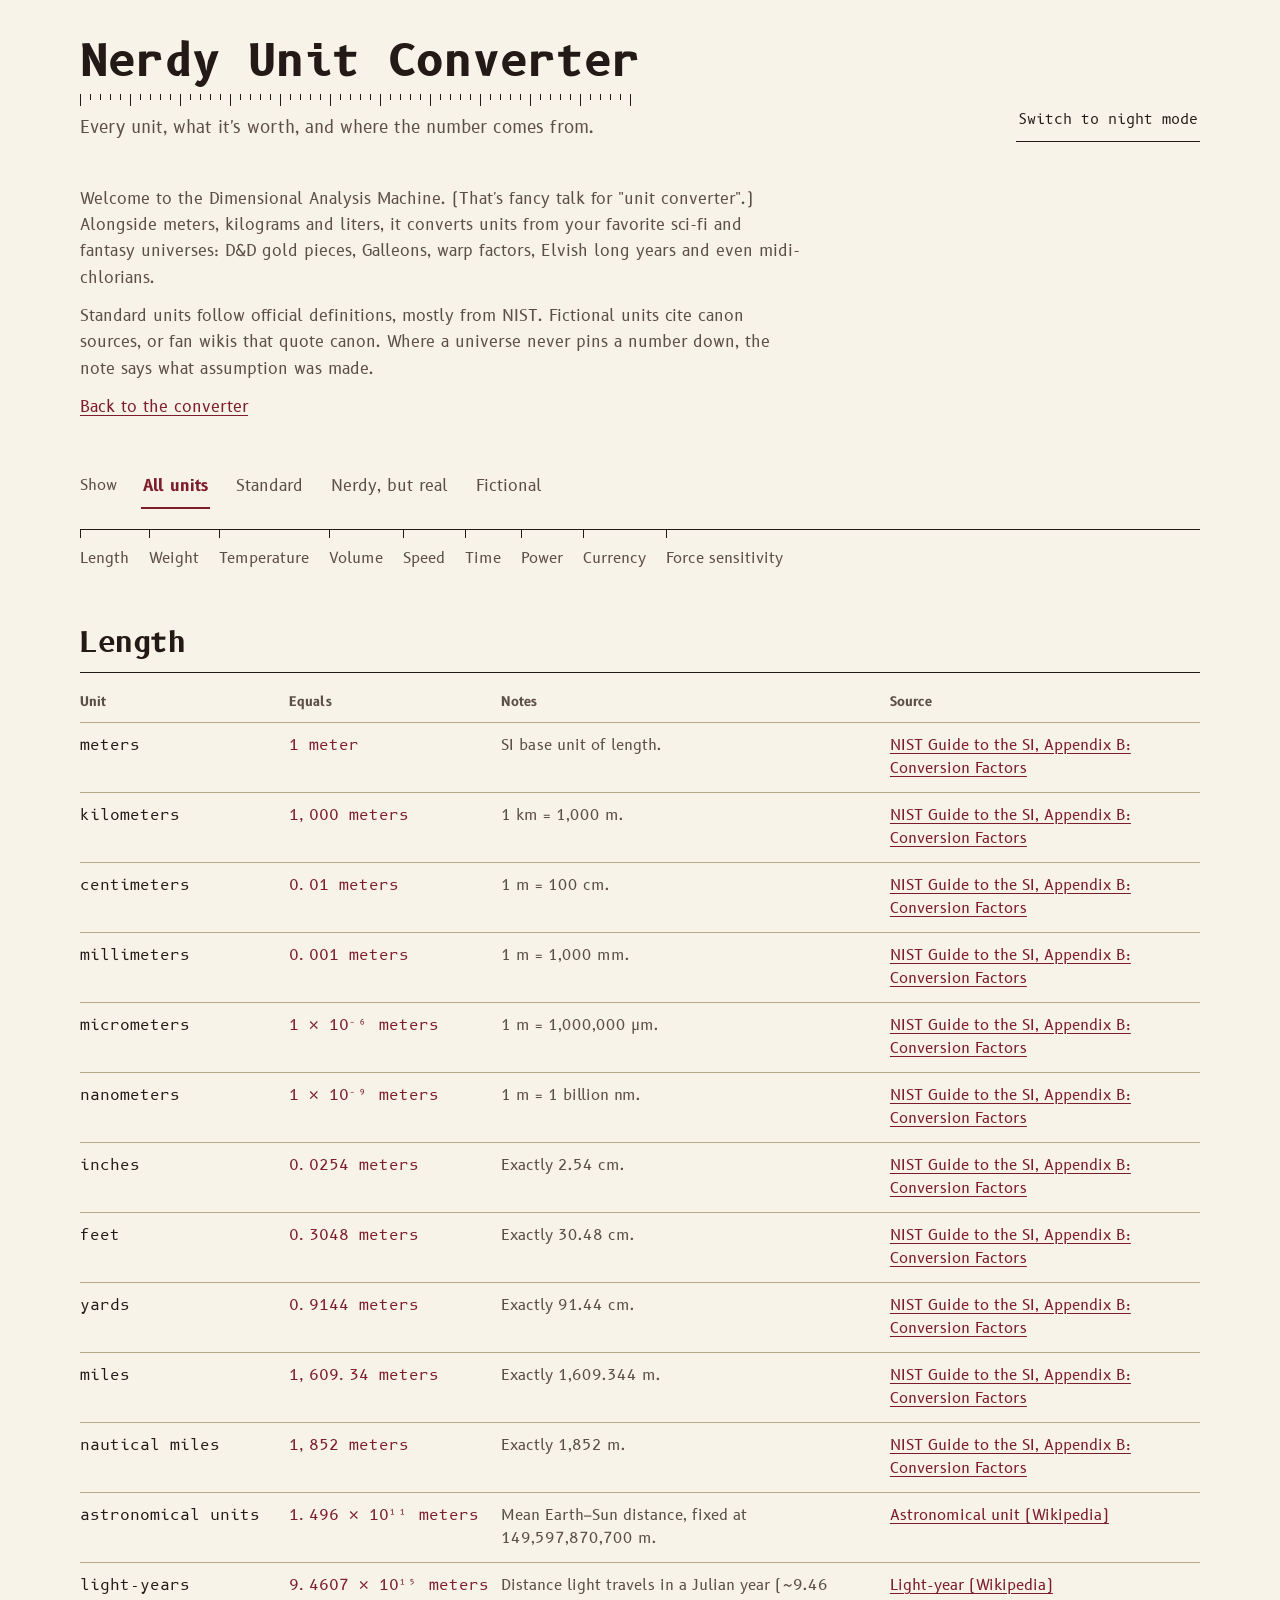
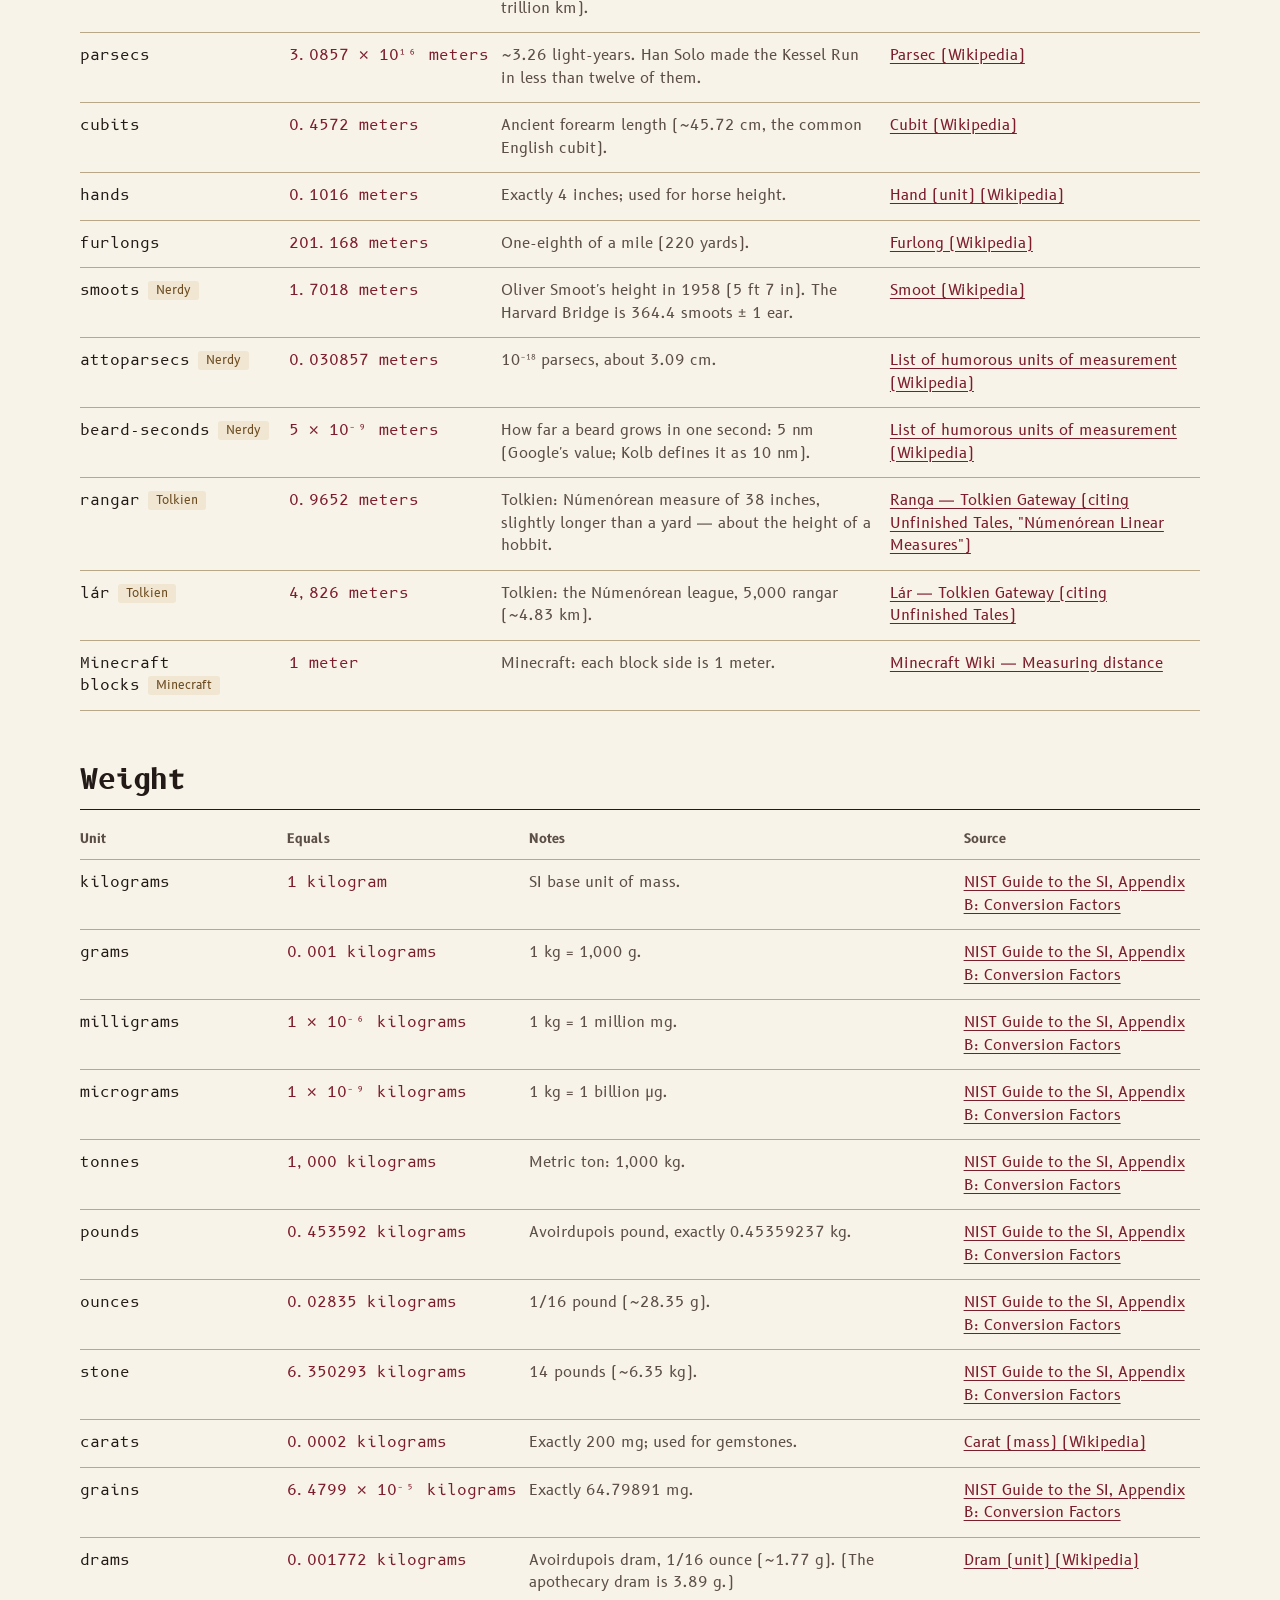
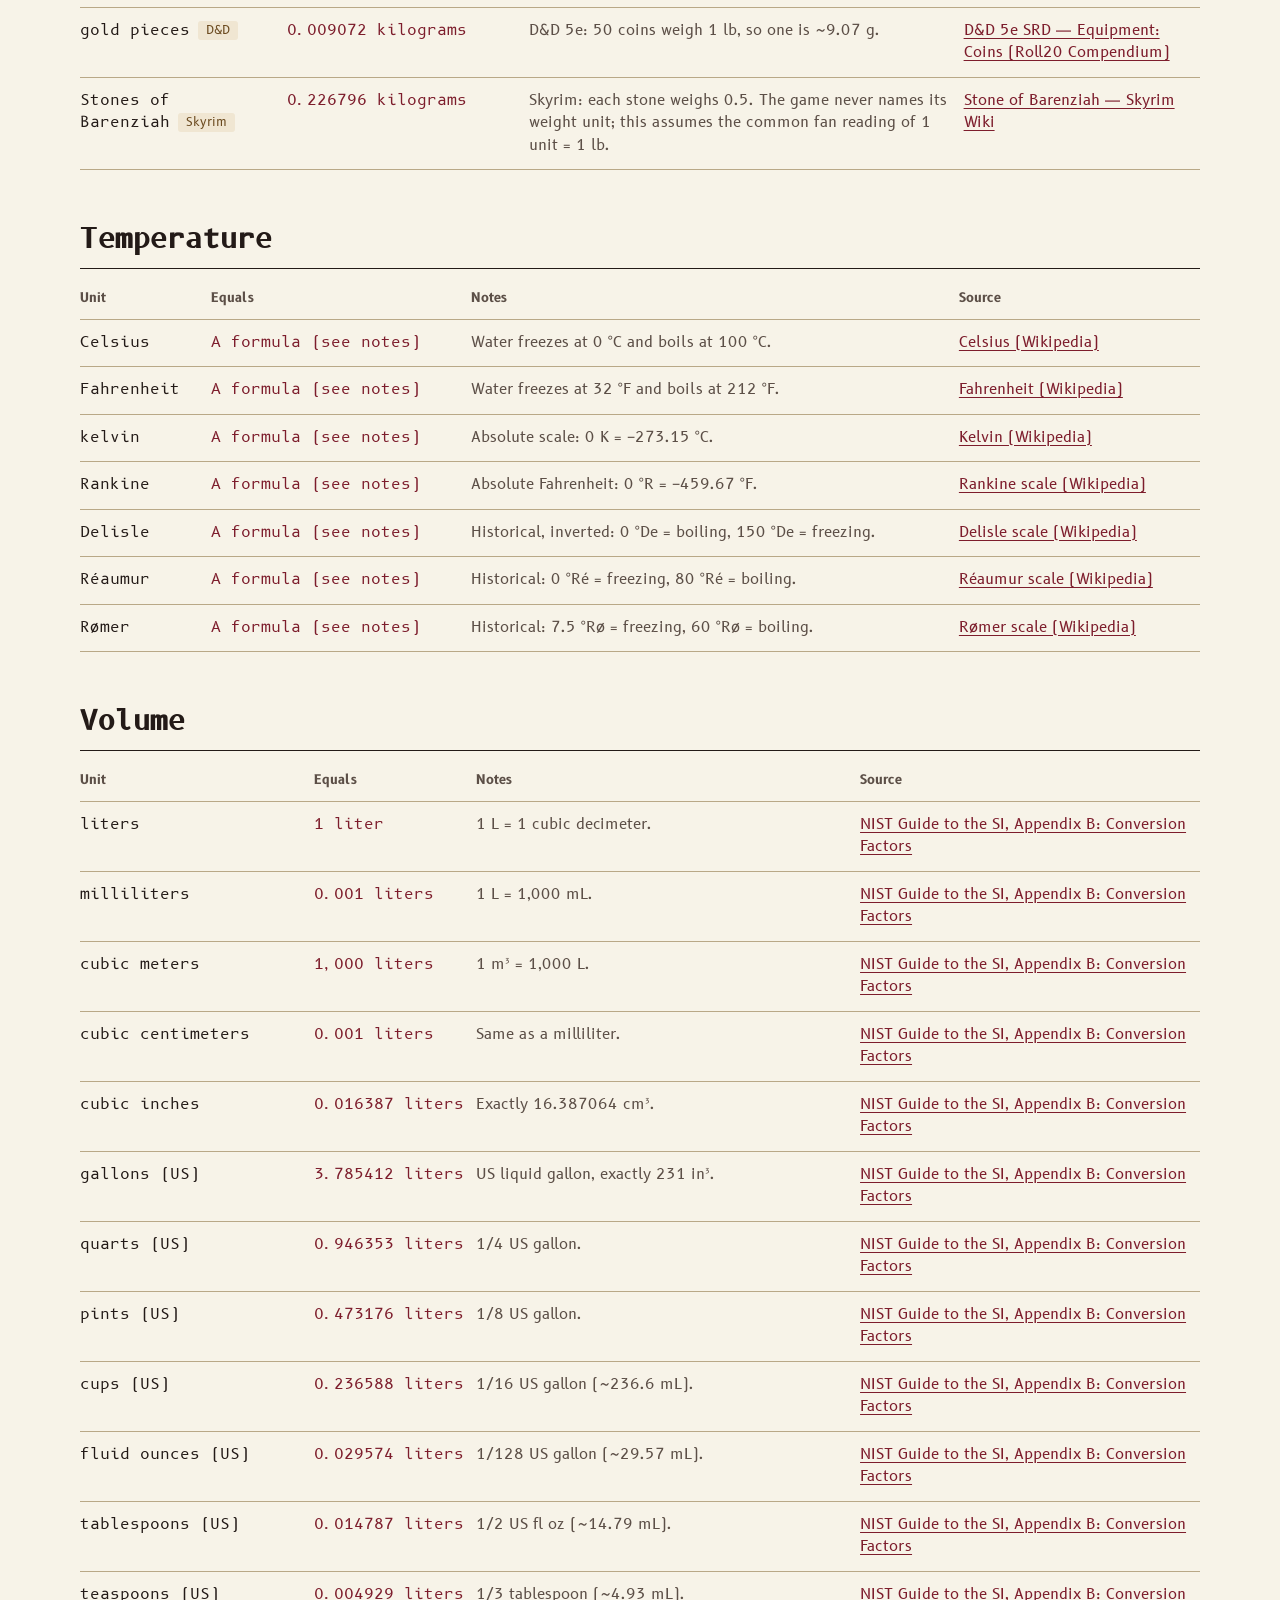
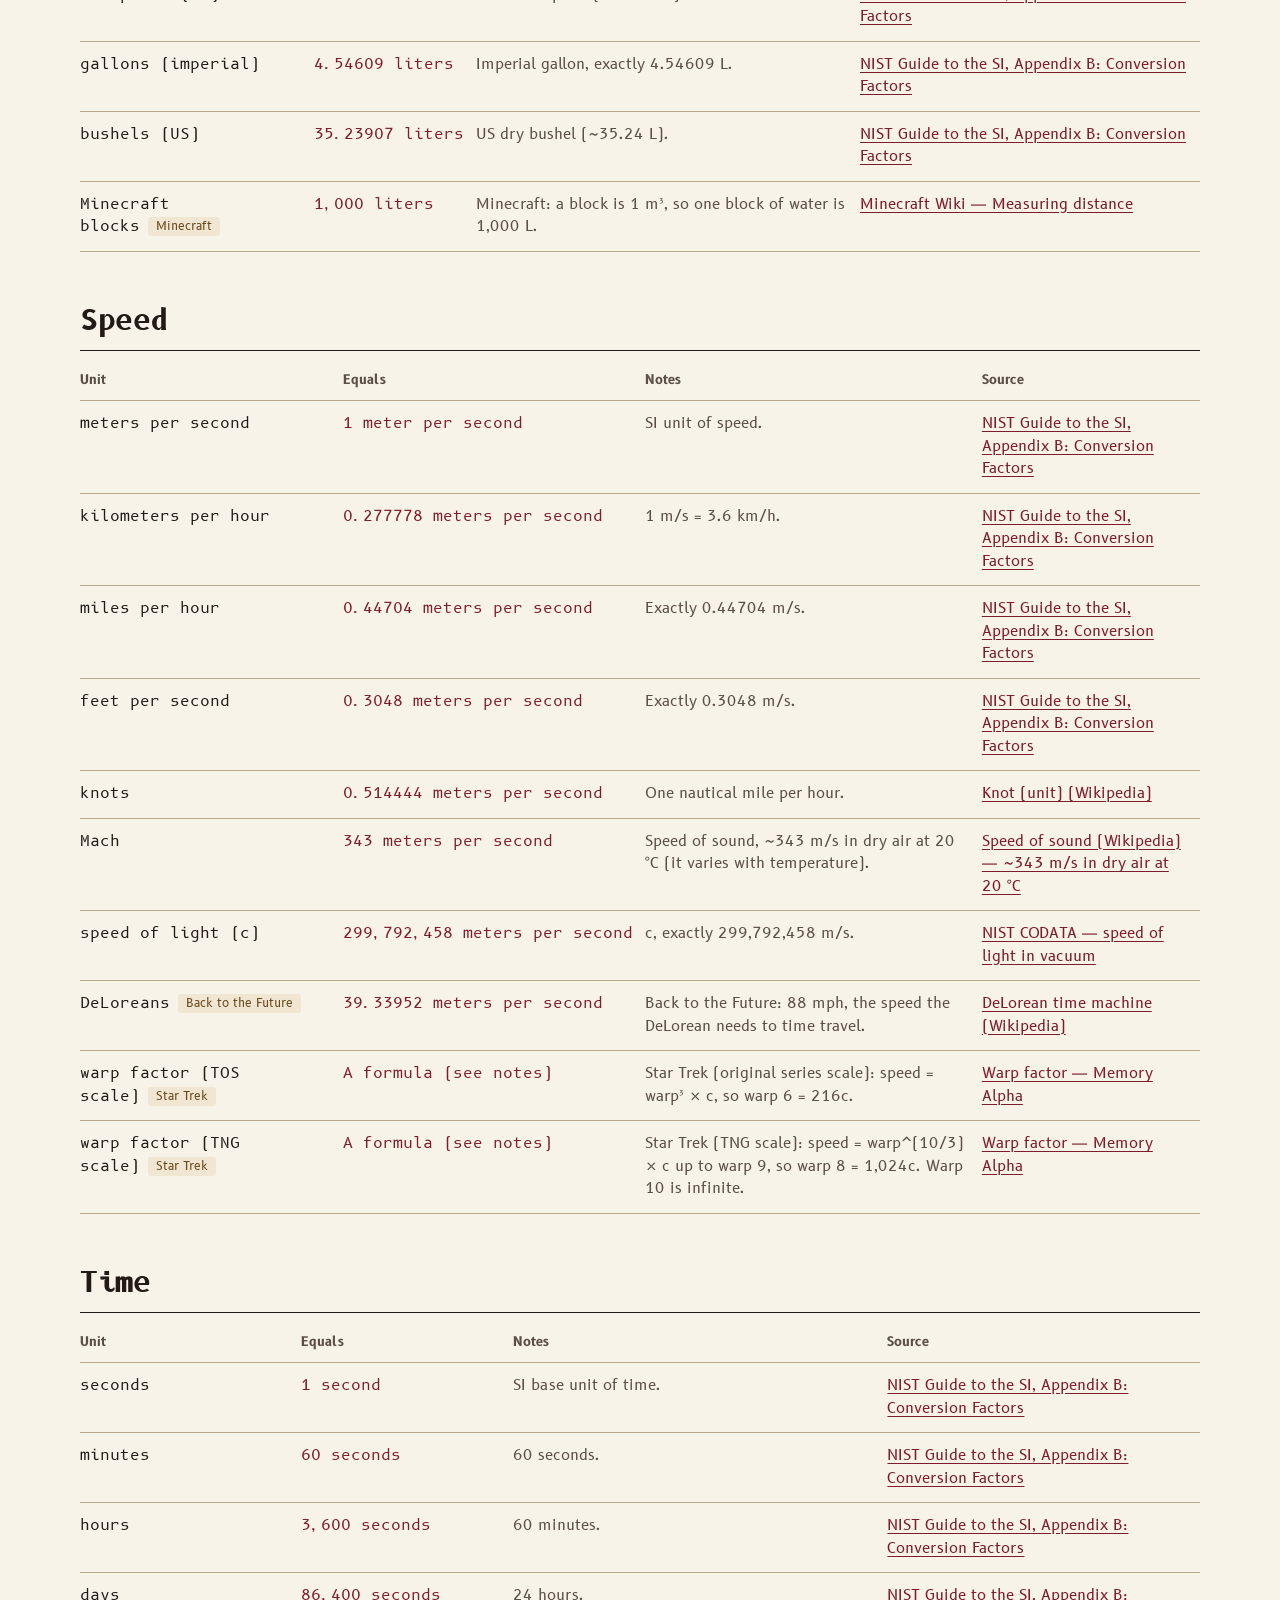
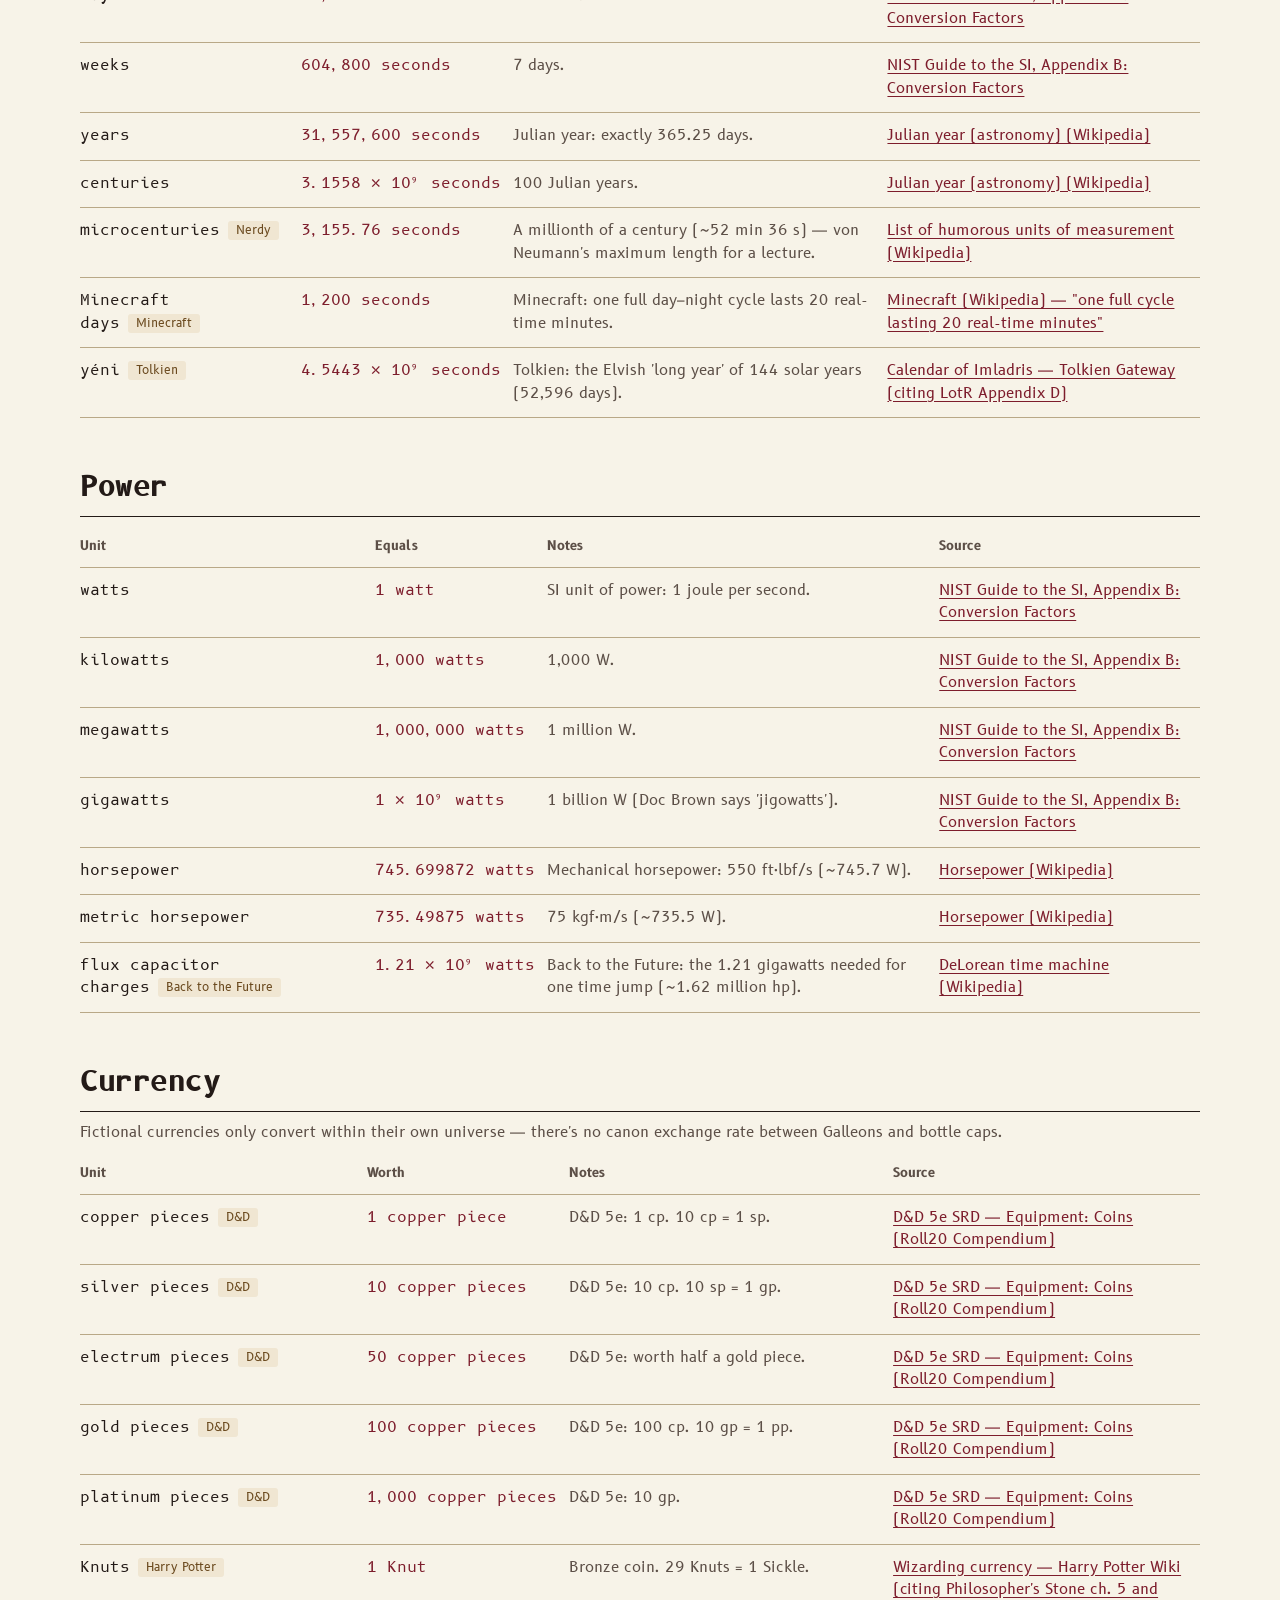
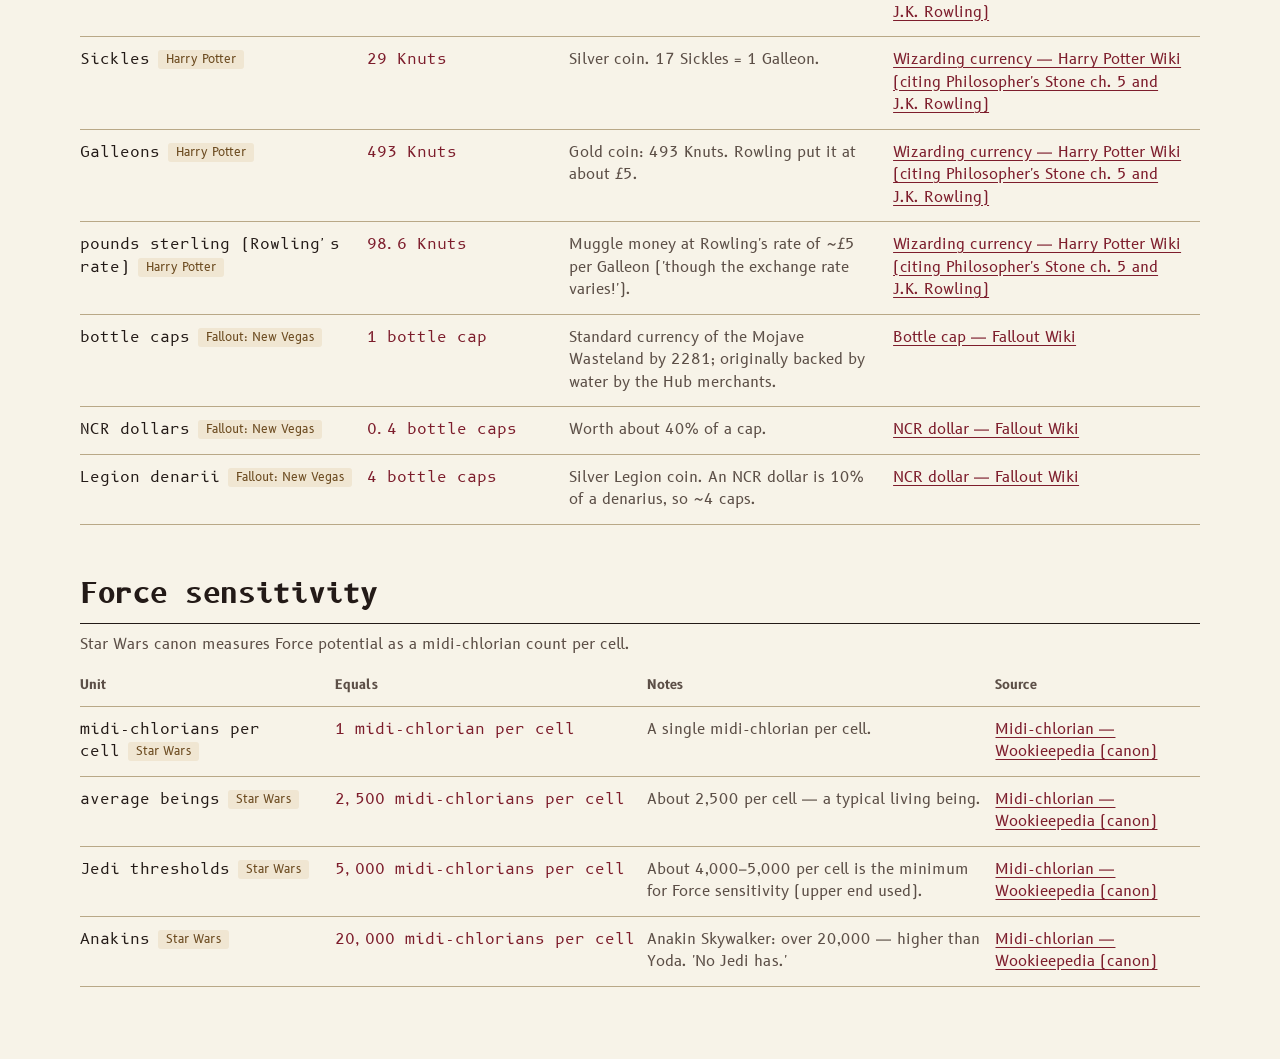
==== commit c610295a: "Slide-rule redesign with "cockpit at night" dark mode - New look built around a slide rule: the conv" ====
--- a/references.html
+++ b/references.html
@@ -3,59 +3,65 @@
 <head>
     <meta charset="UTF-8">
     <meta name="viewport" content="width=device-width, initial-scale=1.0">
-    <title>Units &amp; Sources · Nerdy Unit Converter</title>
+    <title>Units and sources · Nerdy Unit Converter</title>
     <script src="theme.js"></script>
     <link rel="stylesheet" href="styles.css">
 </head>
 <body>
-    <div class="page page-wide">
-        <div class="topbar">
-            <a href="index.html" class="back-link">← Back to the converter</a>
-            <button class="theme-toggle" type="button" data-theme-toggle aria-pressed="false">
-                <svg class="icon-moon" width="16" height="16" viewBox="0 0 16 16" aria-hidden="true"><path d="M13.5 10A6 6 0 0 1 6 2.5a6 6 0 1 0 7.5 7.5z" stroke="currentColor" stroke-width="1.4" fill="none"/></svg>
-                <svg class="icon-sun" width="16" height="16" viewBox="0 0 16 16" aria-hidden="true"><circle cx="8" cy="8" r="3.2" stroke="currentColor" stroke-width="1.4" fill="none"/><path d="M8 1v2M8 13v2M1 8h2M13 8h2M3 3l1.4 1.4M11.6 11.6L13 13M3 13l1.4-1.4M11.6 4.4L13 3" stroke="currentColor" stroke-width="1.4"/></svg>
-                <span class="theme-toggle-label">Terminal mode</span>
+    <div class="page">
+        <header class="masthead">
+            <div class="masthead-title">
+                <h1><a href="index.html">Nerdy Unit Converter</a></h1>
+                <div class="ruler-ticks" aria-hidden="true"></div>
+                <p class="tagline">Every unit, what it's worth, and where the number comes from.</p>
+            </div>
+            <button class="text-btn theme-toggle" type="button" data-theme-toggle>
+                <svg class="theme-icon theme-icon-moon" width="18" height="18" viewBox="0 0 16 16" aria-hidden="true"><path d="M13.5 10A6 6 0 0 1 6 2.5a6 6 0 1 0 7.5 7.5z" stroke="currentColor" stroke-width="1.4" fill="none"/></svg>
+                <svg class="theme-icon theme-icon-sun" width="18" height="18" viewBox="0 0 16 16" aria-hidden="true"><circle cx="8" cy="8" r="3.2" stroke="currentColor" stroke-width="1.4" fill="none"/><path d="M8 1v2M8 13v2M1 8h2M13 8h2M3 3l1.4 1.4M11.6 11.6L13 13M3 13l1.4-1.4M11.6 4.4L13 3" stroke="currentColor" stroke-width="1.4"/></svg>
+                <span class="theme-toggle-label">Switch to night mode</span>
             </button>
+        </header>
+
+        <section class="intro">
+            <p>Welcome to the Dimensional Analysis Machine. (That's fancy talk for "unit converter".) Alongside meters, kilograms and liters, it converts units from your favorite sci-fi and fantasy universes: D&amp;D gold pieces, Galleons, warp factors, Elvish long years and even midi-chlorians.</p>
+            <p>Standard units follow official definitions, mostly from NIST. Fictional units cite canon sources, or fan wikis that quote canon. Where a universe never pins a number down, the note says what assumption was made.</p>
+            <p><a href="index.html">Back to the converter</a></p>
+        </section>
+
+        <div class="ref-filters" role="group" aria-label="Show units">
+            <span class="ref-filters-label">Show</span>
+            <button class="filter-btn" type="button" data-kind="all" aria-pressed="true">All units</button>
+            <button class="filter-btn" type="button" data-kind="standard" aria-pressed="false">Standard</button>
+            <button class="filter-btn" type="button" data-kind="nerdy" aria-pressed="false">Nerdy, but real</button>
+            <button class="filter-btn" type="button" data-kind="fictional" aria-pressed="false">Fictional</button>
         </div>
 
-        <header class="site-header">
-            <div class="eyebrow">Nerdy Unit Converter</div>
-            <h1>Units &amp; Sources</h1>
-        </header>
-
-        <section class="panel intro">
-            <p>Welcome to the Dimensional Analysis Machine! (That's fancy talk for "unit converter".) Alongside standard units like meters, kilograms and liters, it converts units from your favorite sci-fi and fantasy universes: D&amp;D gold pieces, Galleons, warp factors, Elvish long years and even midi-chlorians.</p>
-            <p>This page lists every unit, what it's worth and where the number comes from. Standard units follow official definitions (mostly NIST). Fictional units cite canon sources, or fan wikis that quote canon. Where a universe never pins a number down, the note says what assumption was made.</p>
-        </section>
-
-        <div class="ref-controls" role="group" aria-label="Filter units">
-            <button class="chip" type="button" data-kind="all" aria-pressed="true">All</button>
-            <button class="chip" type="button" data-kind="standard" aria-pressed="false">Standard</button>
-            <button class="chip" type="button" data-kind="nerdy" aria-pressed="false">Nerdy</button>
-            <button class="chip" type="button" data-kind="fictional" aria-pressed="false">Fictional</button>
-        </div>
-
-        <nav class="ref-jump" id="refJump" aria-label="Jump to category"></nav>
-        <div id="refBody" class="page" style="max-width: none;"></div>
+        <nav class="cat-rule ref-jump" id="refJump" aria-label="Jump to a category"></nav>
+        <div id="refBody" class="page" style="max-width: none; gap: 48px;"></div>
     </div>
 
     <script src="units.js"></script>
     <script>
         const body = document.getElementById('refBody');
         const jump = document.getElementById('refJump');
+        const KIND_TAGS = { standard: '', nerdy: 'Nerdy', fictional: '' };
 
         function tagEl(unit) {
+            const text = unitTag(unit) || KIND_TAGS[unit.kind];
+            if (!text) return null;
             const span = document.createElement('span');
-            const text = unitTag(unit) || 'Standard';
-            span.className = 'tag' + (unit.kind === 'nerdy' ? ' tag-nerdy' : unit.kind === 'standard' ? ' tag-standard' : '');
+            span.className = 'tag';
             span.textContent = text;
             return span;
         }
 
         Object.entries(CATEGORIES).forEach(([catKey, cat]) => {
+            const label = cat.label.charAt(0) + cat.label.slice(1).toLowerCase();
             const link = document.createElement('a');
             link.href = `#${catKey}`;
-            link.textContent = cat.label;
+            link.className = 'cat';
+            link.style.textDecoration = 'none';
+            link.textContent = label;
             jump.appendChild(link);
 
             const section = document.createElement('section');
@@ -63,7 +69,7 @@
             section.id = catKey;
 
             const h2 = document.createElement('h2');
-            h2.textContent = cat.label;
+            h2.textContent = label;
             section.appendChild(h2);
 
             if (cat.note) {
@@ -75,7 +81,7 @@
 
             const isCurrency = !!Object.values(cat.units)[0].universe;
             const wrap = document.createElement('div');
-            wrap.className = 'panel table-wrap';
+            wrap.className = 'table-wrap';
             const table = document.createElement('table');
             table.className = 'ref-table';
             table.innerHTML = `<thead><tr><th scope="col">Unit</th><th scope="col">${isCurrency ? 'Worth' : 'Equals'}</th><th scope="col">Notes</th><th scope="col">Source</th></tr></thead>`;
@@ -87,12 +93,14 @@
 
                 const name = document.createElement('td');
                 name.className = 'ref-unit';
-                name.append(unitLabel(key, unit), tagEl(unit));
+                name.append(unitLabel(key, unit));
+                const tag = tagEl(unit);
+                if (tag) name.appendChild(tag);
 
                 const val = document.createElement('td');
                 val.className = 'ref-value';
                 if (!unit.size) {
-                    val.textContent = 'Formula (see notes)';
+                    val.textContent = 'A formula (see notes)';
                 } else if (isCurrency) {
                     const smallest = Object.entries(cat.units).find(([, u]) => u.universe === unit.universe && u.size === 1);
                     val.textContent = smallest ? `${formatNumber(unit.size)} ${labelFor(unit.size, smallest[0], smallest[1])}` : '';
@@ -121,8 +129,7 @@
             body.appendChild(section);
         });
 
-        // Filter chips
-        const filterButtons = document.querySelectorAll('.ref-controls .chip');
+        const filterButtons = document.querySelectorAll('.filter-btn');
         filterButtons.forEach(btn => {
             btn.addEventListener('click', () => {
                 filterButtons.forEach(b => b.setAttribute('aria-pressed', String(b === btn)));
@@ -133,7 +140,7 @@
                 document.querySelectorAll('.ref-section').forEach(sec => {
                     sec.hidden = ![...sec.querySelectorAll('tbody tr')].some(tr => !tr.hidden);
                 });
-                document.querySelectorAll('.ref-jump a').forEach(a => {
+                document.querySelectorAll('#refJump a').forEach(a => {
                     a.hidden = document.querySelector(a.getAttribute('href')).hidden;
                 });
             });
--- a/styles.css
+++ b/styles.css
@@ -1,135 +1,80 @@
 /* ============================================================
-   Nerdy Unit Converter — styles
-   Two themes share one set of tokens:
-   - light (default): cream + burgundy, IBM Plex
-   - dark ("terminal"): green-on-black CRT, VT323 / Share Tech Mono
+   Nerdy Unit Converter — the slide rule
+   Day (default): warm paper, ink and burgundy.
+   Night: "cockpit at night" — warm graphite with red night lighting.
+   Typeface: B612, designed for aircraft cockpit displays.
    ============================================================ */
 
-@import url('https://fonts.googleapis.com/css2?family=IBM+Plex+Mono:wght@400;500;600&family=IBM+Plex+Sans:wght@400;500;600&family=VT323&family=Share+Tech+Mono&family=Exo+2:wght@400;500&display=swap');
-
-/* === TOKENS: LIGHT (default) === */
+@import url('https://fonts.googleapis.com/css2?family=B612:ital,wght@0,400;0,700;1,400&family=B612+Mono:wght@400;700&display=swap');
+
+/* === TOKENS: DAY === */
 :root {
     color-scheme: light;
-    --bg:            #fbf7ef;
-    --panel:         #ffffff;
-    --inset:         #f6f0e5;
-    --border:        #e4d9c8;
-    --border-strong: #cdbfa9;
-    --text:          #2b2220;
-    --text-2:        #5e514c;
-    --muted:         #6f5f57;
-    --accent:        #8e1b2c;
-    --accent-hover:  #6e1422;
-    --on-accent:     #ffffff;
-    --focus:         rgba(142, 27, 44, 0.28);
-    --tag-bg:        #f4e3e3;
-    --tag-text:      #7a1726;
-    --tag-border:    transparent;
-    --nerdy-bg:      #f6ebd2;
-    --nerdy-text:    #6e4a00;
-    --warn:          #a12a1a;
-    --shadow:        0 1px 2px rgba(60, 30, 20, 0.06), 0 8px 24px rgba(60, 30, 20, 0.06);
-    --pop-shadow:    0 12px 32px rgba(60, 30, 20, 0.16);
-    --glow:          none;
-    --radius:        10px;
-    --radius-sm:     6px;
-    --radius-pill:   999px;
-    --font-display:  'IBM Plex Mono', ui-monospace, monospace;
-    --font-mono:     'IBM Plex Mono', ui-monospace, monospace;
-    --font-body:     'IBM Plex Sans', system-ui, sans-serif;
-    --h1-size:       52px;
-    --h1-weight:     600;
-    --h1-spacing:    -1px;
-    --label-case:    uppercase;
-    --result-size:   60px;
-    --result-weight: 600;
-    --result-spacing: -2px;
-}
-
-/* === TOKENS: DARK ("terminal") === */
+    --paper:        #f7f3e8;
+    --ink:          #231a17;
+    --ink-2:        #5c4f47;
+    --ink-3:        #8a7a6e;   /* large text and decoration only */
+    --accent:       #7d1d2c;
+    --accent-hover: #5a1420;
+    --on-accent:    #fbf7ef;
+    --face:         #eadfc6;   /* the rule's boxwood face */
+    --face-border:  #b9a887;
+    --strip:        #e3d6b9;
+    --popover:      #fffdf7;
+    --row-hover:    #f1e9d8;
+    --tag-bg:       #f0e6d2;
+    --tag-text:     #6b4a1f;
+    --focus:        rgba(125, 29, 44, 0.3);
+    --hairline-glow: none;
+    --pop-shadow:   0 10px 30px rgba(60, 40, 25, 0.18);
+    --font:         'B612', system-ui, sans-serif;
+    --font-mono:    'B612 Mono', ui-monospace, monospace;
+}
+
+/* === TOKENS: NIGHT (cockpit) === */
 :root[data-theme="dark"] {
     color-scheme: dark;
-    --bg:            #090d12;
-    --panel:         #0d1520;
-    --inset:         #0a1019;
-    --border:        rgba(0, 200, 150, 0.22);
-    --border-strong: rgba(0, 200, 150, 0.5);
-    --text:          #d4f5ec;
-    --text-2:        #8ab9ac;
-    --muted:         #5f9486;
-    --accent:        #00c896;
-    --accent-hover:  #33e0b4;
-    --on-accent:     #090d12;
-    --focus:         rgba(0, 200, 150, 0.35);
-    --tag-bg:        transparent;
-    --tag-text:      #ff6a4d;
-    --tag-border:    #ff6a4d;
-    --nerdy-bg:      transparent;
-    --nerdy-text:    #e0b84a;
-    --warn:          #ff6a4d;
-    --shadow:        0 8px 48px rgba(0, 0, 0, 0.6);
-    --pop-shadow:    0 12px 40px rgba(0, 0, 0, 0.7);
-    --glow:          0 0 8px rgba(0, 200, 150, 0.4), 0 0 24px rgba(0, 200, 150, 0.15);
-    --radius:        4px;
-    --radius-sm:     2px;
-    --radius-pill:   2px;
-    --font-display:  'VT323', monospace;
-    --font-mono:     'Share Tech Mono', monospace;
-    --font-body:     'Exo 2', system-ui, sans-serif;
-    --h1-size:       64px;
-    --h1-weight:     400;
-    --h1-spacing:    4px;
-    --result-size:   76px;
-    --result-weight: 400;
-    --result-spacing: 0;
-}
-
-/* === RESET === */
+    --paper:        #1b1716;
+    --ink:          #efe6dc;
+    --ink-2:        #b8a99d;
+    --ink-3:        #8f8178;
+    --accent:       #ff6266;
+    --accent-hover: #ff8a8d;
+    --on-accent:    #1b1716;
+    --face:         #272120;
+    --face-border:  #3d3432;
+    --strip:        #211b1a;
+    --popover:      #272120;
+    --row-hover:    #332b29;
+    --tag-bg:       #332a25;
+    --tag-text:     #e6c79a;
+    --focus:        rgba(255, 98, 102, 0.35);
+    --hairline-glow: 0 0 8px rgba(255, 98, 102, 0.45);
+    --pop-shadow:   0 12px 36px rgba(0, 0, 0, 0.55);
+}
+
+/* === BASE === */
 *, *::before, *::after { box-sizing: border-box; margin: 0; padding: 0; }
 
 body {
     min-height: 100vh;
-    padding: 24px 16px 64px;
-    background: var(--bg);
-    color: var(--text);
-    font-family: var(--font-body);
+    padding: 40px 32px 72px;
+    background: var(--paper);
+    color: var(--ink);
+    font-family: var(--font);
     font-size: 16px;
     line-height: 1.5;
-    transition: background-color 0.25s ease, color 0.25s ease;
-}
-
-/* Terminal theme: CRT scanlines */
-:root[data-theme="dark"] body {
-    background-image:
-        radial-gradient(ellipse 80% 60% at 50% -10%, rgba(0, 200, 150, 0.07) 0%, transparent 70%),
-        repeating-linear-gradient(0deg, transparent, transparent 2px, rgba(0, 200, 150, 0.015) 2px, rgba(0, 200, 150, 0.015) 4px);
-}
-:root[data-theme="dark"] body::before {
-    content: '';
-    position: fixed;
-    inset: 0;
-    background: repeating-linear-gradient(to bottom, transparent 0, transparent 3px, rgba(0, 0, 0, 0.08) 3px, rgba(0, 0, 0, 0.08) 4px);
-    pointer-events: none;
-    z-index: 1000;
-}
+}
+
+button, input { font: inherit; color: inherit; }
+[hidden] { display: none !important; }
 
 a { color: var(--accent); text-underline-offset: 3px; }
 a:hover { color: var(--accent-hover); }
 
-button, input { font: inherit; color: inherit; }
-
-[hidden] { display: none !important; }
-
-.back-link {
-    font-family: var(--font-mono);
-    font-size: 14px;
-    text-decoration: none;
-}
-.back-link:hover { text-decoration: underline; }
-
 :focus-visible {
     outline: 2px solid var(--accent);
-    outline-offset: 2px;
+    outline-offset: 3px;
 }
 
 .visually-hidden {
@@ -140,228 +85,187 @@
     white-space: nowrap;
 }
 
-/* === LAYOUT === */
 .page {
-    max-width: 760px;
+    max-width: 1120px;
     margin: 0 auto;
     display: flex;
     flex-direction: column;
-    gap: 28px;
-}
-.page-wide { max-width: 1080px; }
-
-.topbar {
+    gap: 44px;
+}
+
+/* === MASTHEAD === */
+.masthead {
     display: flex;
     justify-content: space-between;
-    align-items: center;
-    gap: 12px;
+    align-items: flex-end;
+    gap: 24px;
+    flex-wrap: wrap;
+}
+.masthead-title { display: flex; flex-direction: column; gap: 10px; }
+h1 {
+    font-family: var(--font-mono);
+    font-weight: 700;
+    font-size: 44px;
+    line-height: 1;
+    letter-spacing: -1px;
+}
+h1 a { color: inherit; text-decoration: none; }
+/* A strip of ruler ticks under the title */
+.ruler-ticks {
+    height: 12px;
+    background-image:
+        linear-gradient(to right, var(--ink) 1px, transparent 1px),
+        linear-gradient(to right, var(--ink) 1px, transparent 1px);
+    background-size: 50px 12px, 10px 6px;
+    background-repeat: repeat-x;
+}
+.tagline { font-size: 17px; color: var(--ink-2); max-width: 60ch; }
+
+.text-btn {
     min-height: 44px;
-}
-
-/* === THEME TOGGLE === */
-.theme-toggle {
-    margin-left: auto;
-    min-height: 44px;
-    padding: 0 16px;
-    display: inline-flex;
-    align-items: center;
-    gap: 8px;
-    background: var(--panel);
-    border: 1px solid var(--border);
-    border-radius: var(--radius-pill);
+    padding: 0 2px;
+    background: transparent;
+    border: none;
+    border-bottom: 1px solid currentColor;
+    color: var(--ink);
+    cursor: pointer;
+}
+.text-btn:hover { color: var(--accent); }
+.text-btn-strong {
+    border-bottom-width: 2px;
+    color: var(--accent);
+    font-weight: 700;
+}
+.text-btn-strong:hover { color: var(--accent-hover); }
+
+.theme-toggle { font-family: var(--font-mono); font-size: 14px; }
+.theme-icon { display: none; }
+
+/* === CATEGORIES: ticks along a ruler line === */
+.cat-rule {
+    position: relative;
+    display: flex;
+    flex-wrap: wrap;
+    padding-top: 1px;
+}
+.cat-rule::before {
+    content: '';
+    position: absolute;
+    left: 0; right: 0; top: 0;
+    height: 1px;
+    background: var(--ink);
+}
+.cat {
+    position: relative;
+    min-height: 48px;
+    padding: 18px 20px 6px 0;
+    background: transparent;
+    border: none;
+    color: var(--ink-2);
+    font-size: 15px;
+    cursor: pointer;
+}
+.cat::before {
+    content: '';
+    position: absolute;
+    left: 0; top: -1px;
+    width: 1px; height: 9px;
+    background: var(--ink);
+}
+.cat:hover { color: var(--ink); }
+.cat[aria-pressed="true"] { color: var(--accent); font-weight: 700; }
+.cat[aria-pressed="true"]::before { width: 3px; height: 17px; background: var(--accent); }
+
+/* === THE SENTENCE === */
+.converter { display: flex; flex-direction: column; gap: 28px; }
+.sentence {
+    display: flex;
+    align-items: baseline;
+    flex-wrap: wrap;
+    gap: 8px 20px;
     font-family: var(--font-mono);
-    font-size: 13px;
-    cursor: pointer;
-    transition: border-color 0.2s ease, color 0.2s ease;
-}
-.theme-toggle:hover { border-color: var(--accent); color: var(--accent); }
-.theme-toggle .icon-sun { display: none; }
-:root[data-theme="dark"] .theme-toggle .icon-sun { display: block; }
-:root[data-theme="dark"] .theme-toggle .icon-moon { display: none; }
-
-/* === HEADER === */
-.site-header {
-    display: flex;
-    flex-direction: column;
-    align-items: center;
-    gap: 8px;
-    text-align: center;
-}
-.eyebrow {
-    font-family: var(--font-mono);
-    font-size: 12px;
-    letter-spacing: 3px;
-    text-transform: uppercase;
-    color: var(--muted);
-}
-h1 {
-    font-family: var(--font-display);
-    font-size: var(--h1-size);
-    font-weight: var(--h1-weight);
-    letter-spacing: var(--h1-spacing);
-    line-height: 1.05;
-    color: var(--accent);
-    text-shadow: var(--glow);
-}
-:root[data-theme="dark"] h1 { animation: flicker 8s infinite; }
-@keyframes flicker {
-    0%, 95%, 100% { opacity: 1; }
-    96% { opacity: 0.85; }
-    97% { opacity: 1; }
-    98% { opacity: 0.9; }
-}
-.tagline {
-    max-width: 560px;
-    font-size: 17px;
-    color: var(--text-2);
-}
-
-/* === CATEGORY CHIPS === */
-.chips {
-    display: flex;
-    flex-wrap: wrap;
-    justify-content: center;
-    gap: 8px;
-}
-.chip {
-    min-height: 40px;
-    padding: 0 16px;
-    background: var(--panel);
-    border: 1px solid var(--border);
-    border-radius: var(--radius-pill);
-    font-family: var(--font-mono);
-    font-size: 13px;
-    cursor: pointer;
-    transition: background-color 0.15s ease, border-color 0.15s ease, color 0.15s ease;
-}
-:root[data-theme="dark"] .chip { background: transparent; color: var(--text-2); text-transform: uppercase; letter-spacing: 1px; }
-.chip:hover { border-color: var(--accent); color: var(--accent); }
-.chip[aria-pressed="true"],
-:root[data-theme="dark"] .chip[aria-pressed="true"] {
-    background: var(--accent);
-    border-color: var(--accent);
-    color: var(--on-accent);
-}
-
-/* === PANELS === */
-.panel {
-    background: var(--panel);
-    border: 1px solid var(--border);
-    border-radius: var(--radius);
-    box-shadow: var(--shadow);
-}
-.converter {
-    padding: 28px;
-    display: flex;
-    flex-direction: column;
-    gap: 16px;
-}
-.field-label {
-    display: block;
-    margin-bottom: 6px;
-    font-family: var(--font-mono);
-    font-size: 12px;
-    letter-spacing: 2px;
-    text-transform: uppercase;
-    color: var(--muted);
-}
-
-.row {
-    display: flex;
-    gap: 10px;
-    flex-wrap: wrap;
-}
-.field-value { flex: 0 1 180px; min-width: 120px; }
-.field-unit  { flex: 1 1 280px; min-width: 0; }
-
+    font-size: 56px;
+    line-height: 1.15;
+    letter-spacing: -1.5px;
+}
+.sentence-part { display: inline-flex; align-items: baseline; gap: 20px; flex-wrap: wrap; min-width: 0; }
 .value-input {
-    width: 100%;
-    height: 48px;
-    padding: 0 14px;
-    background: var(--inset);
-    border: 2px solid var(--accent);
-    border-radius: var(--radius-sm);
-    font-family: var(--font-mono);
-    font-size: 20px;
+    width: calc(var(--chars, 4) * 1ch + 0.15em);
+    min-width: 2ch;
+    max-width: 100%;
+    padding: 0;
+    background: transparent;
+    border: none;
+    border-bottom: 3px solid var(--ink);
+    border-radius: 0;
+    font: inherit;
+    letter-spacing: inherit;
     text-align: right;
     -moz-appearance: textfield;
 }
-:root[data-theme="dark"] .value-input { border-width: 1px; color: var(--accent); box-shadow: var(--glow); }
 .value-input::-webkit-outer-spin-button,
-.value-input::-webkit-inner-spin-button { -webkit-appearance: none; }
-.value-input:focus { outline: none; box-shadow: 0 0 0 4px var(--focus); }
-
-/* Swap divider */
-.swap-row {
-    display: flex;
-    align-items: center;
-    gap: 12px;
-}
-.swap-row::before,
-.swap-row::after {
-    content: '';
-    flex-grow: 1;
-    height: 1px;
-    background: var(--border);
-}
-.icon-btn {
-    width: 44px;
-    height: 44px;
+.value-input::-webkit-inner-spin-button { -webkit-appearance: none; margin: 0; }
+.value-input:focus { outline: none; border-bottom-color: var(--accent); }
+.value-input:focus-visible { outline: none; border-bottom-color: var(--accent); box-shadow: 0 3px 0 var(--accent); }
+.equals { color: var(--ink-3); }
+.result {
+    color: var(--accent);
+    font-weight: 700;
+    overflow-wrap: anywhere;
+}
+
+/* === UNIT PICKER === */
+.picker { position: relative; display: inline-block; min-width: 0; }
+.picker-btn {
     display: inline-flex;
-    align-items: center;
-    justify-content: center;
-    background: var(--panel);
-    border: 1px solid var(--border);
-    border-radius: var(--radius-pill);
-    color: var(--accent);
-    cursor: pointer;
-    transition: transform 0.15s ease, border-color 0.15s ease;
-}
-.icon-btn:hover { border-color: var(--accent); transform: rotate(180deg); }
-
-/* === UNIT PICKER === */
-.picker { position: relative; }
-.picker-btn {
-    width: 100%;
-    height: 48px;
-    padding: 0 14px;
-    display: flex;
-    align-items: center;
-    gap: 10px;
-    background: var(--inset);
-    border: 1px solid var(--border);
-    border-radius: var(--radius-sm);
-    font-family: var(--font-mono);
-    font-size: 15px;
+    align-items: baseline;
+    gap: 6px;
+    max-width: 100%;
+    padding: 0;
+    background: transparent;
+    border: none;
+    border-bottom: 3px dotted var(--ink);
+    font: inherit;
+    letter-spacing: inherit;
     text-align: left;
     cursor: pointer;
 }
-.picker-btn:hover { border-color: var(--border-strong); }
-.picker-btn[aria-expanded="true"] { border-color: var(--accent); box-shadow: 0 0 0 4px var(--focus); }
-.picker-value { flex-grow: 1; min-width: 0; overflow: hidden; text-overflow: ellipsis; white-space: nowrap; }
-.picker-caret { flex-shrink: 0; color: var(--muted); transition: transform 0.15s ease; }
-.picker-btn[aria-expanded="true"] .picker-caret { transform: rotate(180deg); }
+.picker-btn:hover,
+.picker-btn[aria-expanded="true"] { border-bottom-color: var(--accent); }
+.picker-value { overflow-wrap: anywhere; }
+.footnote-ref {
+    font-family: var(--font);
+    font-size: 15px;
+    font-weight: 700;
+    letter-spacing: 0;
+    color: var(--accent);
+    vertical-align: super;
+    line-height: 0;
+}
 
 .picker-pop {
     position: absolute;
     z-index: 50;
-    top: calc(100% + 6px);
+    top: calc(100% + 10px);
     left: 0;
-    right: 0;
-    min-width: 280px;
-    background: var(--panel);
-    border: 1px solid var(--border-strong);
-    border-radius: var(--radius);
+    width: min(380px, calc(100vw - 32px));
+    background: var(--popover);
+    border: 1px solid var(--face-border);
+    border-radius: 4px;
     box-shadow: var(--pop-shadow);
     overflow: hidden;
+    font-family: var(--font);
+    font-size: 15px;
+    letter-spacing: 0;
+    line-height: 1.4;
 }
 .picker-search {
     display: flex;
     align-items: center;
     gap: 10px;
     padding: 10px 14px;
-    border-bottom: 1px solid var(--border);
-    color: var(--muted);
+    border-bottom: 1px solid var(--face-border);
+    color: var(--ink-2);
 }
 .picker-search input {
     flex-grow: 1;
@@ -370,24 +274,21 @@
     background: transparent;
     border: none;
     outline: none;
-    font-family: var(--font-mono);
-    font-size: 14px;
-    color: var(--text);
-}
-.picker-search input::placeholder { color: var(--muted); opacity: 1; }
+    color: var(--ink);
+}
+.picker-search input::placeholder { color: var(--ink-2); opacity: 1; }
 .picker-list {
+    position: relative;
     list-style: none;
-    max-height: 320px;
+    max-height: 340px;
     overflow-y: auto;
     padding: 6px 0;
 }
 .picker-group {
-    padding: 10px 14px 4px;
-    font-family: var(--font-mono);
-    font-size: 11px;
-    letter-spacing: 2px;
-    text-transform: uppercase;
-    color: var(--muted);
+    padding: 12px 14px 4px;
+    font-size: 13px;
+    font-weight: 700;
+    color: var(--ink-2);
 }
 .picker-option {
     display: flex;
@@ -395,245 +296,288 @@
     gap: 10px;
     min-height: 40px;
     padding: 8px 14px;
-    font-family: var(--font-mono);
-    font-size: 14px;
     cursor: pointer;
-    border-left: 2px solid transparent;
+    border-left: 3px solid transparent;
 }
 .picker-option span:first-child { flex-grow: 1; }
-.picker-option.is-active { background: var(--inset); }
-.picker-option[aria-selected="true"] { color: var(--accent); border-left-color: var(--accent); font-weight: 500; }
-.picker-empty { padding: 16px 14px; color: var(--muted); font-size: 14px; }
+.picker-option.is-active { background: var(--row-hover); }
+.picker-option[aria-selected="true"] { color: var(--accent); font-weight: 700; border-left-color: var(--accent); }
+.picker-empty { padding: 16px 14px; color: var(--ink-2); }
 .picker-hint {
-    display: flex;
-    gap: 16px;
     padding: 8px 14px;
-    border-top: 1px solid var(--border);
-    font-family: var(--font-mono);
-    font-size: 11px;
-    letter-spacing: 1px;
-    color: var(--muted);
-}
-
-/* === TAGS === */
+    border-top: 1px solid var(--face-border);
+    font-size: 12px;
+    color: var(--ink-2);
+}
+
 .tag {
     flex-shrink: 0;
-    padding: 2px 8px;
-    font-family: var(--font-mono);
-    font-size: 11px;
-    font-weight: 500;
-    letter-spacing: 0.5px;
-    text-transform: uppercase;
-    white-space: nowrap;
+    padding: 1px 8px;
     background: var(--tag-bg);
     color: var(--tag-text);
-    border: 1px solid var(--tag-border);
-    border-radius: var(--radius-pill);
-}
-.tag-nerdy {
-    background: var(--nerdy-bg);
-    color: var(--nerdy-text);
-    border-color: var(--nerdy-text);
-}
-:root:not([data-theme="dark"]) .tag-nerdy { border-color: transparent; }
-.tag-standard {
-    background: transparent;
-    color: var(--muted);
-    border-color: var(--border-strong);
-}
-
-/* === RESULT === */
-.result {
-    margin-top: 8px;
-    padding: 24px;
-    background: var(--inset);
-    border-radius: var(--radius);
-    display: flex;
-    flex-direction: column;
-    gap: 10px;
-}
-:root[data-theme="dark"] .result { border: 1px solid var(--border); }
-.result-main {
-    display: flex;
-    align-items: baseline;
-    gap: 14px;
-    flex-wrap: wrap;
-    min-width: 0;
-}
-.result-number {
-    font-family: var(--font-display);
-    font-size: var(--result-size);
-    font-weight: var(--result-weight);
-    letter-spacing: var(--result-spacing);
+    border-radius: 3px;
+    font-family: var(--font);
+    font-size: 12px;
+    font-weight: 400;
+    letter-spacing: 0;
+    white-space: nowrap;
+}
+
+/* === THE RULE === */
+.rule { margin: 0; }
+.rule-face {
+    position: relative;
+    height: 184px;
+    background: var(--face);
+    border: 1px solid var(--face-border);
+    border-radius: 3px;
+}
+.rule-edge {
+    position: absolute;
+    left: 16px;
+    width: 88px;
+    font-family: var(--font-mono);
+    font-size: 13px;
+    line-height: 1.25;
+    color: var(--ink-2);
+    overflow-wrap: anywhere;
+}
+.rule-edge-top { top: 16px; }
+.rule-edge-bottom { bottom: 16px; }
+.rule-track {
+    position: absolute;
+    left: 120px;
+    right: 48px;
+    top: 0;
+    bottom: 0;
+}
+.rule-scale-upper,
+.rule-scale-lower { position: absolute; left: 0; right: 0; height: 76px; }
+.rule-scale-upper { top: 0; }
+.rule-scale-lower { bottom: 0; }
+.rule-strip {
+    position: absolute;
+    left: 0;
+    right: 0;
+    top: 76px;
+    height: 32px;
+    background: var(--strip);
+    border-top: 1px solid var(--face-border);
+    border-bottom: 1px solid var(--face-border);
+}
+.rule-strip-inner { position: absolute; left: 120px; right: 48px; top: 0; bottom: 0; }
+.rule-tick {
+    position: absolute;
+    width: 1px;
+    background: var(--ink);
+}
+.rule-scale-upper .rule-tick { bottom: 0; }
+.rule-scale-lower .rule-tick { top: 0; }
+.rule-tick-major { height: 30px; }
+.rule-tick-mid { height: 18px; }
+.rule-tick-minor { height: 10px; }
+.rule-label {
+    position: absolute;
+    transform: translateX(-50%);
+    font-family: var(--font-mono);
+    font-size: 13px;
     line-height: 1;
+    white-space: nowrap;
+    color: var(--ink);
+}
+.rule-scale-upper .rule-label { bottom: 38px; }
+.rule-scale-lower .rule-label { top: 38px; }
+.rule-mark {
+    position: absolute;
+    top: 0;
+    bottom: 0;
+    display: flex;
+    align-items: center;
+    padding: 0 6px;
+    border-left: 2px solid var(--accent);
+    font-size: 12px;
+    white-space: nowrap;
     color: var(--accent);
-    text-shadow: var(--glow);
-    overflow-wrap: anywhere;
-    animation: resultIn 0.25s ease;
-}
-.result-unit { font-family: var(--font-mono); font-size: 20px; }
-.result-foot {
-    display: flex;
-    align-items: center;
+}
+.rule-mark-right {
+    transform: translateX(-100%);
+    border-left: none;
+    border-right: 2px solid var(--accent);
+}
+.rule-cursor {
+    position: absolute;
+    top: -10px;
+    bottom: -10px;
+    width: 16px;
+    margin-left: -8px;
+    background: color-mix(in srgb, var(--accent) 12%, transparent);
+    border-left: 1px solid color-mix(in srgb, var(--accent) 35%, transparent);
+    border-right: 1px solid color-mix(in srgb, var(--accent) 35%, transparent);
+    pointer-events: none;
+    transition: left 0.35s cubic-bezier(0.2, 0.8, 0.2, 1);
+}
+.rule-cursor::after {
+    content: '';
+    position: absolute;
+    left: 50%;
+    top: 0;
+    bottom: 0;
+    width: 2px;
+    margin-left: -1px;
+    background: var(--accent);
+    box-shadow: var(--hairline-glow);
+}
+.rule-legend {
+    display: none;
     justify-content: space-between;
     gap: 12px;
-    flex-wrap: wrap;
-}
-.result-sentence { font-size: 17px; color: var(--text-2); }
-.result-warning { color: var(--warn); font-size: 15px; }
-@keyframes resultIn {
-    from { opacity: 0; transform: translateY(4px); }
-    to   { opacity: 1; transform: translateY(0); }
-}
-
-.ghost-btn {
-    min-height: 44px;
-    padding: 0 16px;
-    display: inline-flex;
-    align-items: center;
-    gap: 8px;
-    background: transparent;
-    border: 1px solid var(--border-strong);
-    border-radius: var(--radius-pill);
+    margin-top: 8px;
     font-family: var(--font-mono);
-    font-size: 13px;
-    cursor: pointer;
-}
-.ghost-btn:hover { border-color: var(--accent); color: var(--accent); }
-
-.primary-btn {
-    min-height: 50px;
-    display: flex;
-    align-items: center;
-    justify-content: center;
-    gap: 10px;
-    background: var(--accent);
-    border: none;
-    border-radius: var(--radius-pill);
-    color: var(--on-accent);
-    font-family: var(--font-mono);
-    font-size: 14px;
-    font-weight: 500;
-    letter-spacing: 1px;
-    cursor: pointer;
-    transition: background-color 0.15s ease;
-}
-.primary-btn:hover { background: var(--accent-hover); }
-:root[data-theme="dark"] .primary-btn { text-transform: uppercase; letter-spacing: 2px; }
-
-/* === UNIT INFO === */
-.info {
-    padding: 20px 24px;
-    display: flex;
-    flex-direction: column;
-    gap: 14px;
-}
-.info-item { display: flex; flex-direction: column; gap: 4px; }
-.info-item + .info-item { padding-top: 14px; border-top: 1px solid var(--border); }
-.info-name { font-family: var(--font-mono); font-size: 14px; font-weight: 500; }
-.info-desc { font-size: 15px; line-height: 1.55; color: var(--text-2); }
-.info-note { font-size: 14px; color: var(--muted); padding-top: 14px; border-top: 1px dashed var(--border); }
-
-.site-footer {
-    display: flex;
-    justify-content: space-between;
-    flex-wrap: wrap;
-    gap: 12px;
-    font-family: var(--font-mono);
-    font-size: 13px;
-    color: var(--muted);
-}
-
-/* === REFERENCES PAGE === */
-.intro {
-    padding: 20px 24px;
-    color: var(--text-2);
+    font-size: 12px;
+    color: var(--ink-2);
+}
+.rule-caption {
+    margin-top: 14px;
+    max-width: 72ch;
     font-size: 15px;
     line-height: 1.6;
-    display: flex;
-    flex-direction: column;
-    gap: 10px;
-}
-.ref-controls { display: flex; flex-wrap: wrap; gap: 8px; }
-.ref-jump {
-    display: flex;
-    flex-wrap: wrap;
-    gap: 6px 16px;
-    font-family: var(--font-mono);
-    font-size: 13px;
-}
-.ref-jump a { color: var(--text-2); text-decoration: none; }
-.ref-jump a:hover { color: var(--accent); }
+    color: var(--ink-2);
+}
+.rule-caption.is-warning { color: var(--accent); }
+
+.actions { display: flex; gap: 12px 28px; flex-wrap: wrap; align-items: center; }
+
+/* === FOOTNOTES === */
+.sources {
+    border-top: 1px solid var(--ink);
+    padding-top: 20px;
+    display: grid;
+    grid-template-columns: repeat(2, minmax(0, 1fr));
+    gap: 20px 48px;
+}
+.footnote { font-size: 15px; line-height: 1.6; color: var(--ink-2); }
+.footnote b { color: var(--ink); }
+.footnote .tag { margin-left: 4px; vertical-align: 1px; }
+.footnote-num { font-weight: 700; color: var(--accent); margin-right: 4px; }
+.sources-note {
+    grid-column: 1 / -1;
+    font-size: 15px;
+    color: var(--ink-2);
+}
+
+.site-footer { font-size: 15px; color: var(--ink-2); }
+
+/* === REFERENCES PAGE === */
+.intro { display: flex; flex-direction: column; gap: 12px; max-width: 72ch; color: var(--ink-2); font-size: 16px; line-height: 1.65; }
+.ref-filters { display: flex; flex-wrap: wrap; gap: 4px 24px; align-items: center; }
+.ref-filters-label { font-size: 15px; color: var(--ink-2); }
+.filter-btn {
+    min-height: 44px;
+    padding: 0 2px;
+    background: transparent;
+    border: none;
+    border-bottom: 2px solid transparent;
+    color: var(--ink-2);
+    cursor: pointer;
+}
+.filter-btn:hover { color: var(--ink); }
+.filter-btn[aria-pressed="true"] { color: var(--accent); font-weight: 700; border-bottom-color: var(--accent); }
+.ref-jump { margin-top: -24px; }
 .ref-section { scroll-margin-top: 16px; display: flex; flex-direction: column; gap: 10px; }
 .ref-section h2 {
-    font-family: var(--font-display);
-    font-weight: var(--h1-weight);
-    font-size: 30px;
-    letter-spacing: var(--h1-spacing);
-    color: var(--accent);
-    text-shadow: var(--glow);
-}
-:root[data-theme="dark"] .ref-section h2 { font-size: 36px; letter-spacing: 2px; }
-.ref-note { color: var(--muted); font-size: 14px; }
+    font-family: var(--font-mono);
+    font-weight: 700;
+    font-size: 28px;
+    letter-spacing: -0.5px;
+    padding-bottom: 8px;
+    border-bottom: 1px solid var(--ink);
+}
+.ref-note { color: var(--ink-2); font-size: 15px; }
 .table-wrap { overflow-x: auto; }
-.ref-table { width: 100%; border-collapse: collapse; font-size: 14px; }
+.ref-table { width: 100%; border-collapse: collapse; font-size: 15px; }
 .ref-table th {
     text-align: left;
-    padding: 12px 14px;
-    font-family: var(--font-mono);
-    font-weight: 500;
-    font-size: 11px;
-    letter-spacing: 2px;
-    text-transform: uppercase;
-    color: var(--muted);
-    border-bottom: 1px solid var(--border);
+    padding: 10px 12px 10px 0;
+    font-weight: 700;
+    font-size: 13px;
+    color: var(--ink-2);
+    border-bottom: 1px solid var(--face-border);
 }
 .ref-table td {
-    padding: 12px 14px;
+    padding: 12px 12px 12px 0;
     vertical-align: top;
-    color: var(--text-2);
-    border-bottom: 1px solid var(--border);
-}
-.ref-table tr:last-child td { border-bottom: none; }
-.ref-unit { font-family: var(--font-mono); color: var(--text) !important; }
+    color: var(--ink-2);
+    border-bottom: 1px solid var(--face-border);
+}
+.ref-unit { font-family: var(--font-mono); color: var(--ink) !important; }
 .ref-unit .tag { margin-left: 8px; vertical-align: 1px; }
 .ref-value { font-family: var(--font-mono); color: var(--accent) !important; white-space: nowrap; }
 
-/* === RESPONSIVE === */
-@media (max-width: 600px) {
-    body { padding: 16px 16px 48px; }
-    .page { gap: 20px; }
-    :root { --h1-size: 38px; --result-size: 48px; }
-    :root[data-theme="dark"] { --h1-size: 44px; --result-size: 60px; }
+/* === PHONE === */
+@media (max-width: 640px) {
+    body { padding: 24px 16px 48px; }
+    .page { gap: 24px; }
+    h1 { font-size: 26px; letter-spacing: -0.5px; }
+    .ruler-ticks { height: 10px; background-size: 40px 10px, 8px 5px; }
     .tagline { font-size: 15px; }
-    .site-header { align-items: flex-start; text-align: left; }
-    .chips {
+    .theme-toggle-label { position: absolute; width: 1px; height: 1px; overflow: hidden; clip: rect(0 0 0 0); }
+    .theme-icon-moon { display: block; }
+    :root[data-theme="dark"] .theme-icon-moon { display: none; }
+    :root[data-theme="dark"] .theme-icon-sun { display: block; }
+    .theme-toggle { min-width: 44px; border: 1px solid var(--ink); border-radius: 3px; display: inline-flex; align-items: center; justify-content: center; }
+    .masthead { flex-wrap: nowrap; align-items: flex-start; }
+    .cat-rule {
         flex-wrap: nowrap;
-        justify-content: flex-start;
         overflow-x: auto;
         margin: 0 -16px;
-        padding: 0 16px 4px;
+        padding: 1px 16px 0;
         scrollbar-width: none;
     }
-    .chip { flex-shrink: 0; }
-    .converter { padding: 16px; gap: 12px; }
-    .field-value { flex: 0 0 96px; min-width: 0; }
-    .field-unit { flex: 1 1 0; }
-    .value-input { font-size: 18px; padding: 0 10px; }
-    .result { padding: 16px; }
-    .info { padding: 16px; }
-    .picker-pop { min-width: 0; }
+    .cat-rule::before { left: 0; right: 0; }
+    .cat { flex-shrink: 0; padding-right: 16px; }
+    .converter { gap: 20px; }
+    .sentence { font-size: 34px; letter-spacing: -1px; gap: 6px 12px; }
+    .sentence-part { gap: 12px; }
+    .footnote-ref { font-size: 12px; }
+    .rule-face { height: 140px; }
+    .rule-edge { display: none; }
+    .rule-track { left: 16px; right: 16px; }
+    .rule-scale-upper, .rule-scale-lower { height: 56px; }
+    .rule-strip { top: 56px; height: 28px; }
+    .rule-strip-inner { left: 16px; right: 16px; }
+    .rule-tick-major { height: 22px; }
+    .rule-tick-mid { height: 13px; }
+    .rule-tick-minor { height: 7px; }
+    .rule-label { font-size: 11px; }
+    .rule-scale-upper .rule-label { bottom: 27px; }
+    .rule-scale-lower .rule-label { top: 27px; }
+    .rule-mark { font-size: 11px; }
+    .rule-legend { display: flex; }
+    .actions {
+        display: grid;
+        grid-template-columns: repeat(2, minmax(0, 1fr));
+        gap: 8px;
+    }
+    .actions .text-btn {
+        min-height: 48px;
+        border: 1px solid var(--ink);
+        border-radius: 3px;
+    }
+    .actions .text-btn-strong {
+        grid-column: 1 / -1;
+        background: var(--accent);
+        border-color: var(--accent);
+        color: var(--on-accent);
+    }
+    .sources { grid-template-columns: minmax(0, 1fr); gap: 10px; }
     .ref-table thead { display: none; }
     .ref-table, .ref-table tbody, .ref-table tr, .ref-table td { display: block; width: 100%; }
-    .ref-table tr { padding: 8px 0; border-bottom: 1px solid var(--border); }
-    .ref-table td { border: none; padding: 3px 14px; }
+    .ref-table tr { padding: 10px 0; border-bottom: 1px solid var(--face-border); }
+    .ref-table td { border: none; padding: 2px 0; }
     .ref-value { white-space: normal; }
 }
 
-/* === REDUCED MOTION === */
+/* === MOTION === */
 @media (prefers-reduced-motion: reduce) {
-    *, *::before, *::after {
-        animation: none !important;
-        transition: none !important;
-    }
-}
+    *, *::before, *::after { animation: none !important; transition: none !important; }
+}
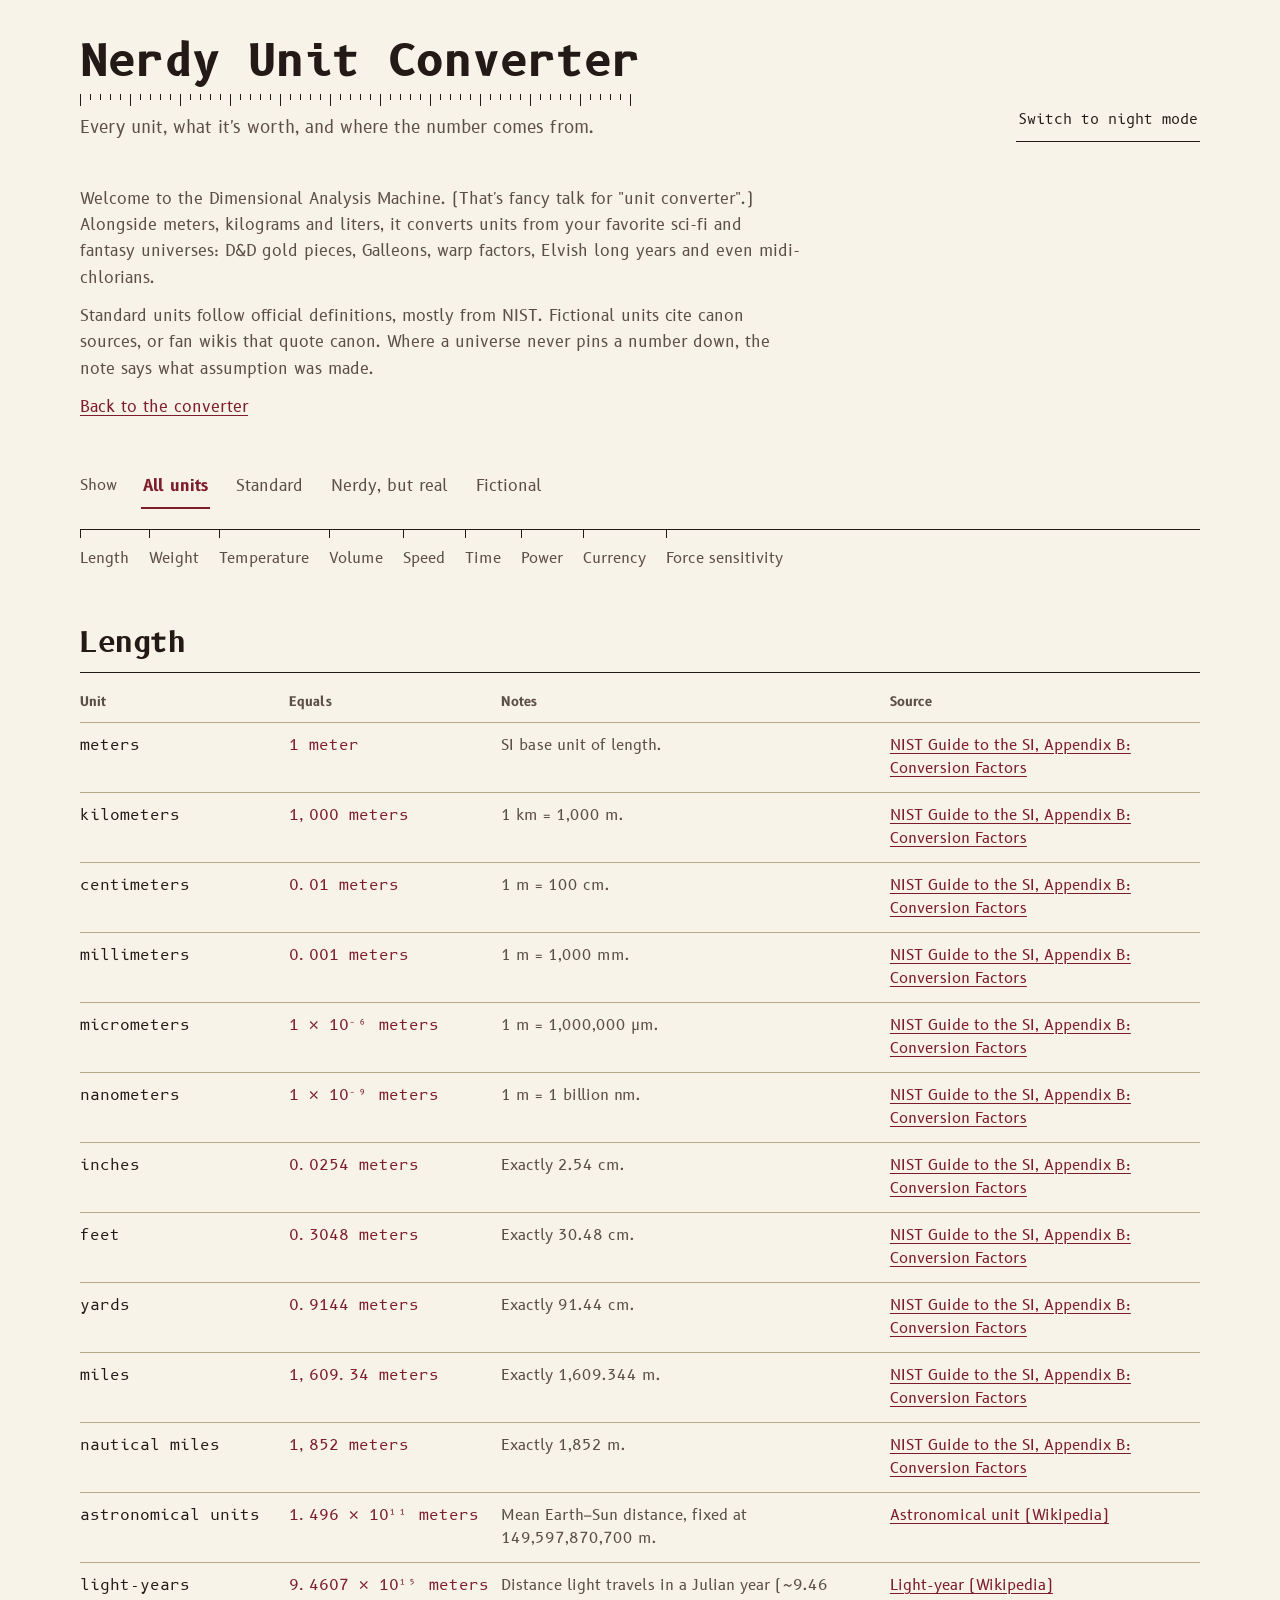
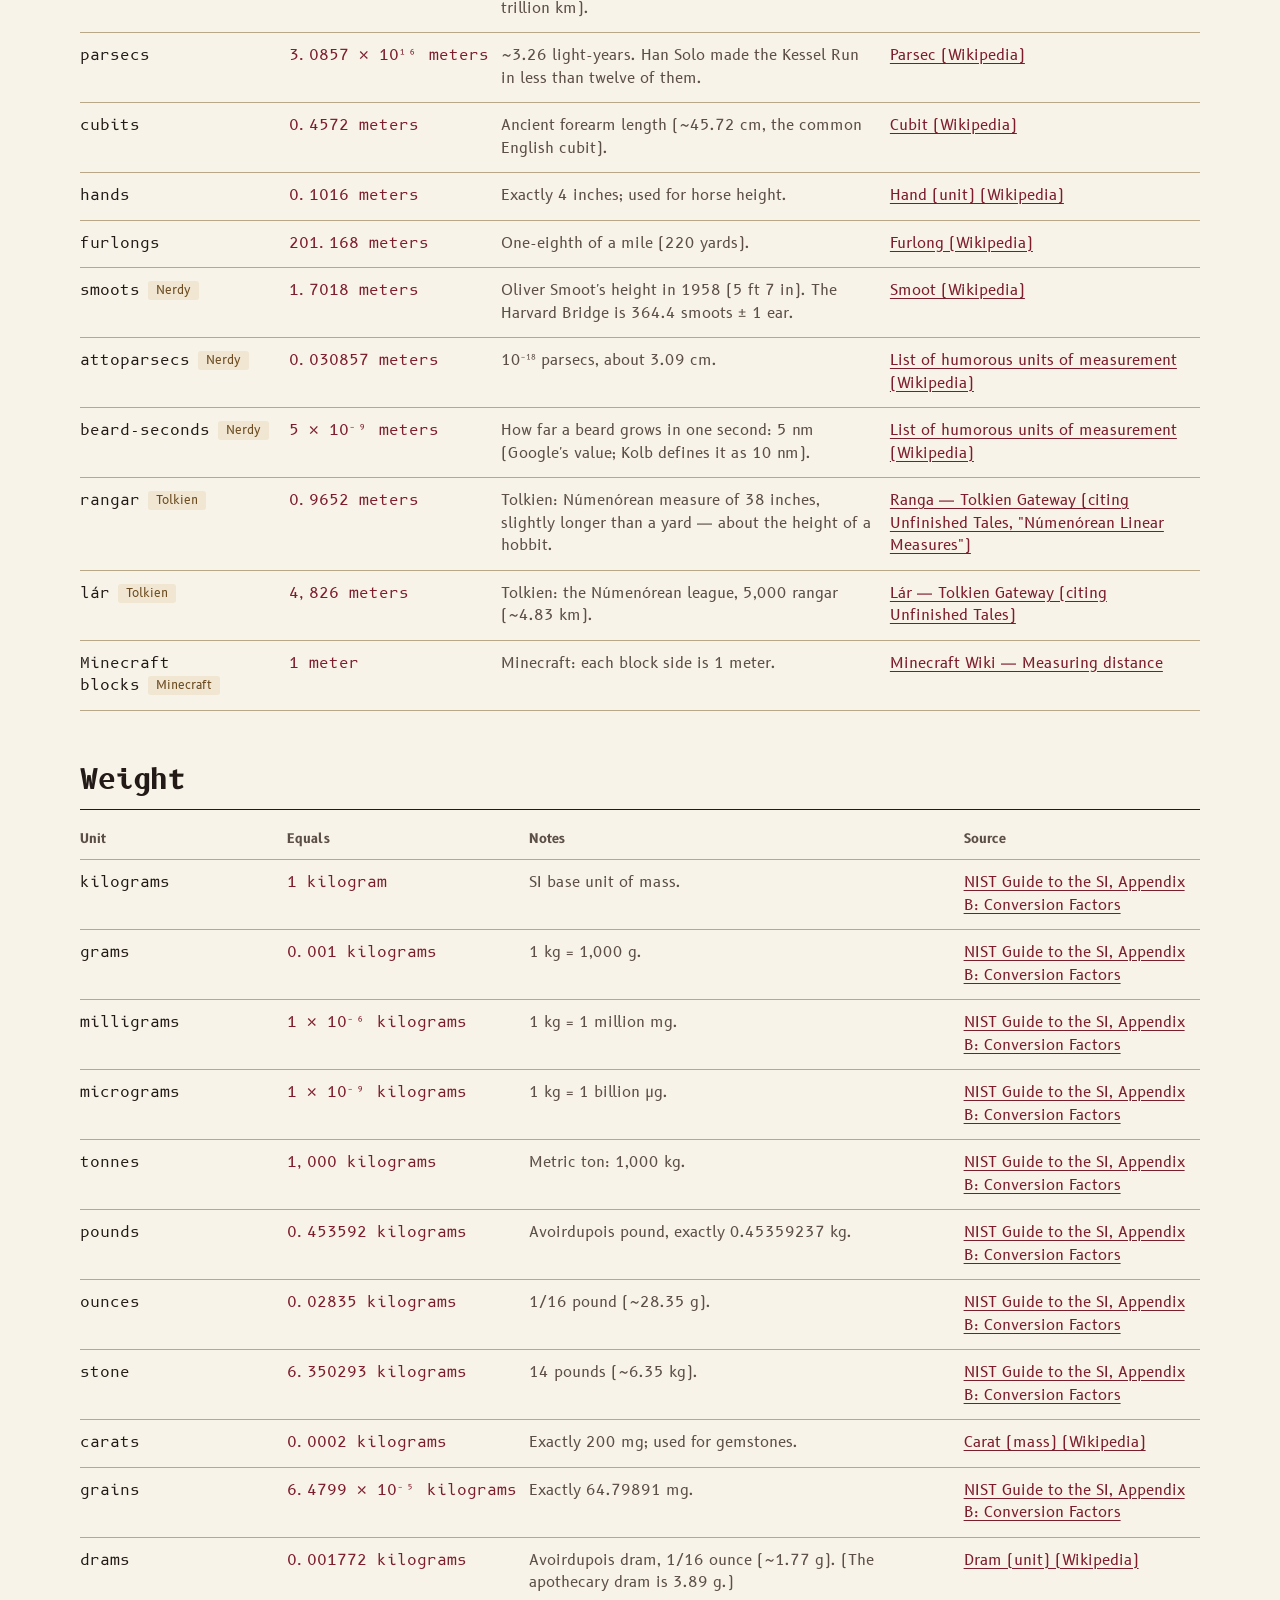
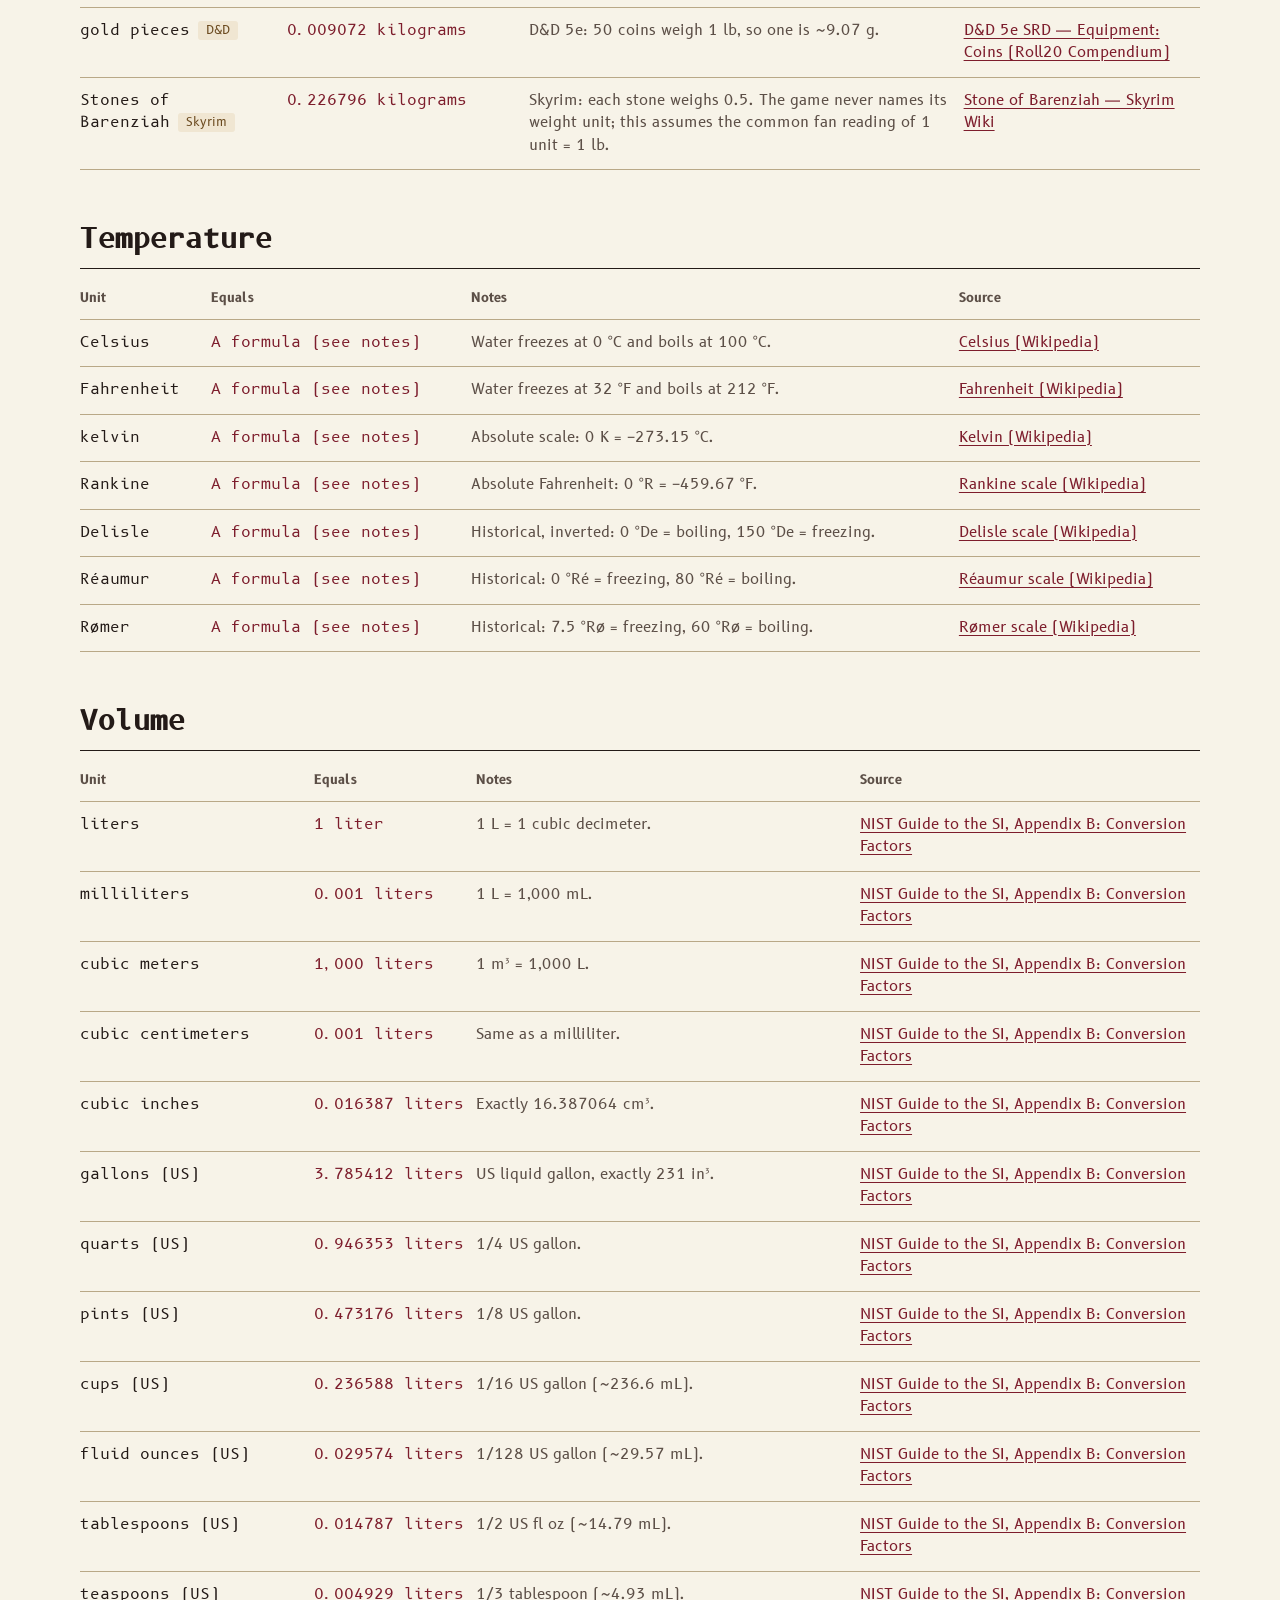
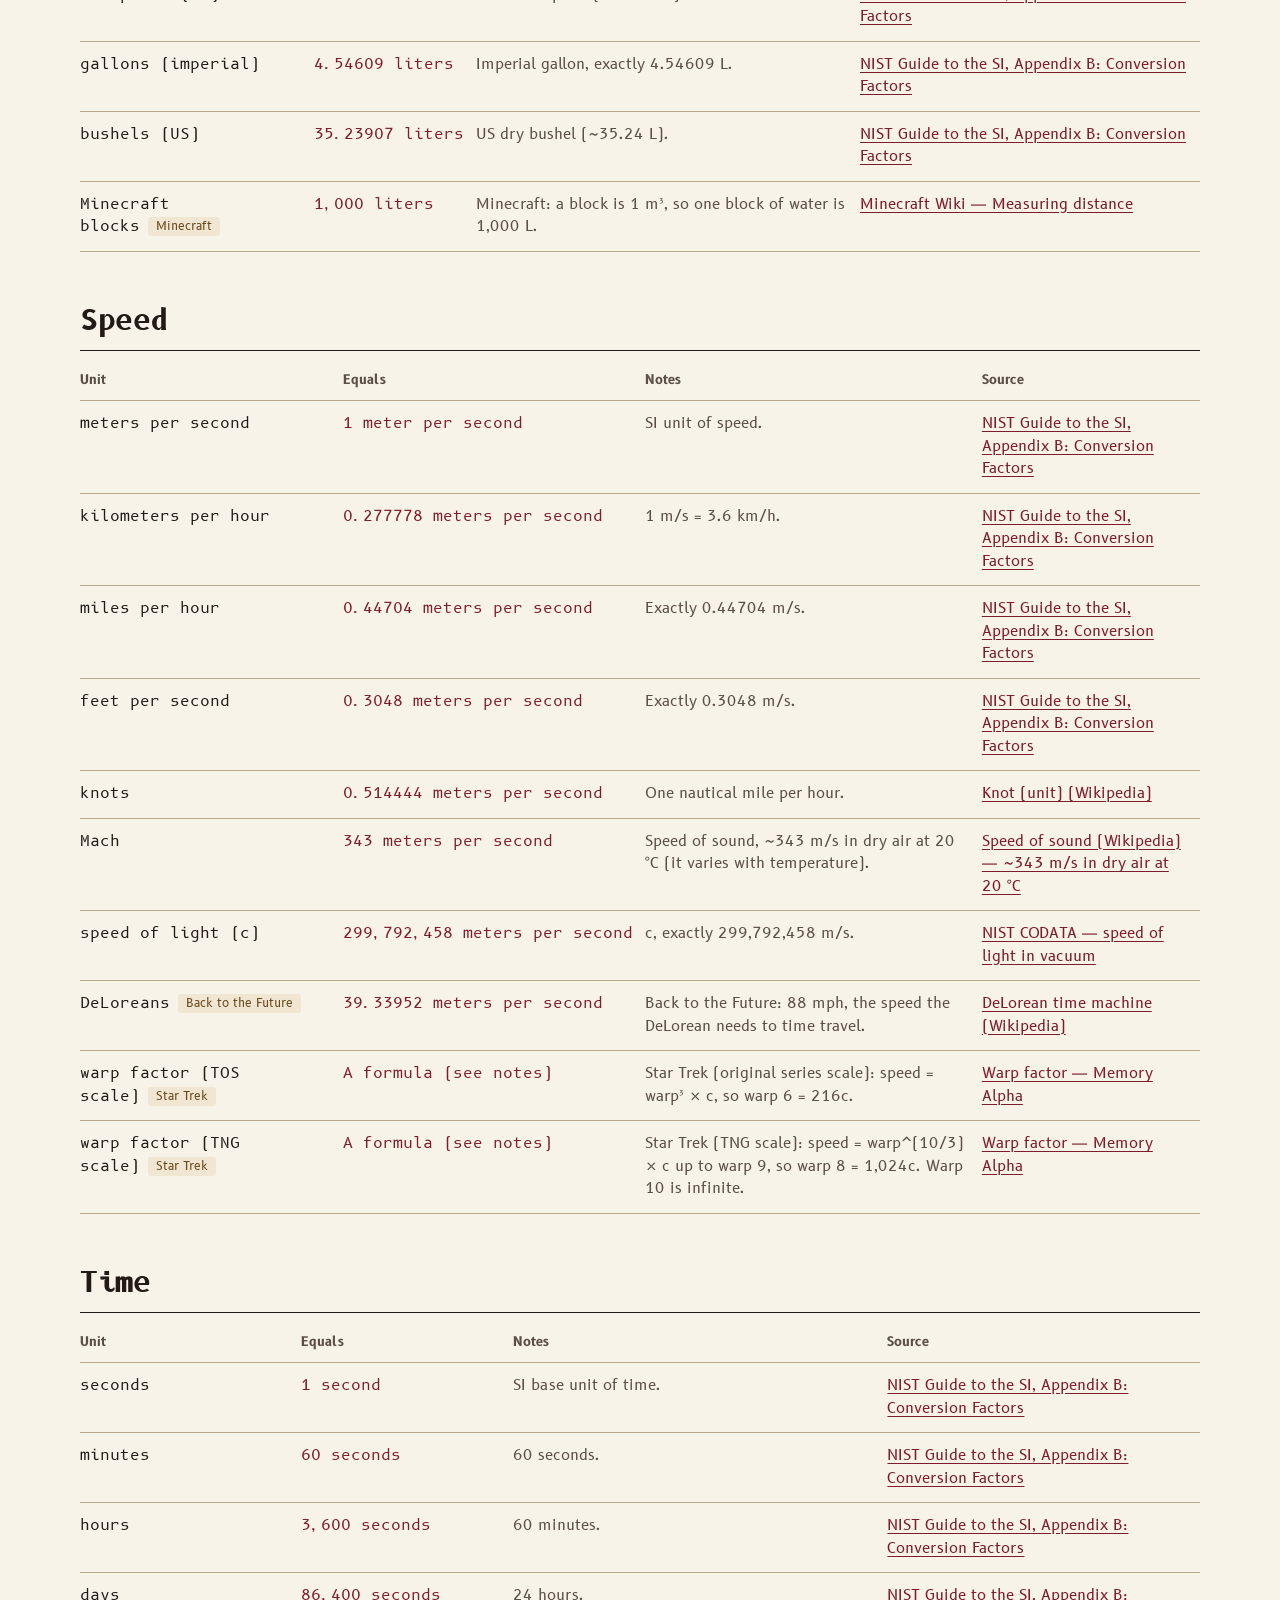
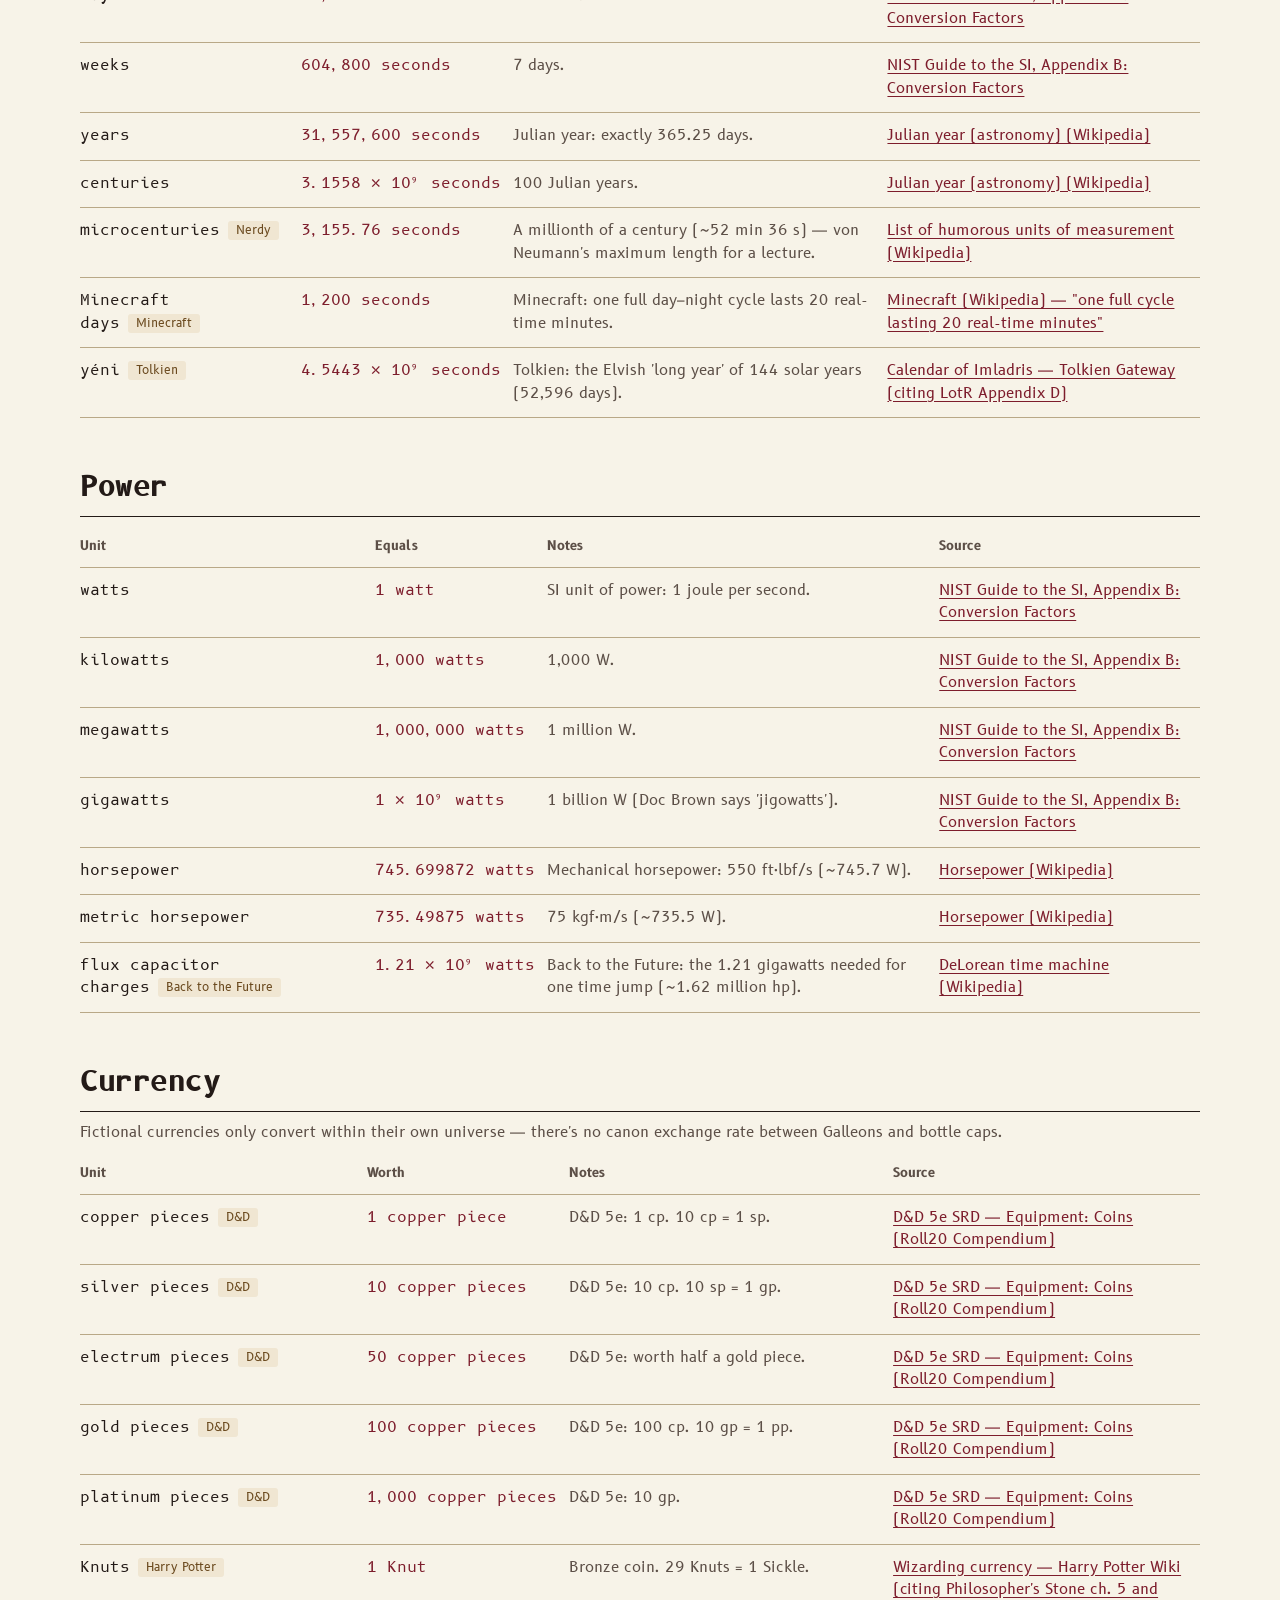
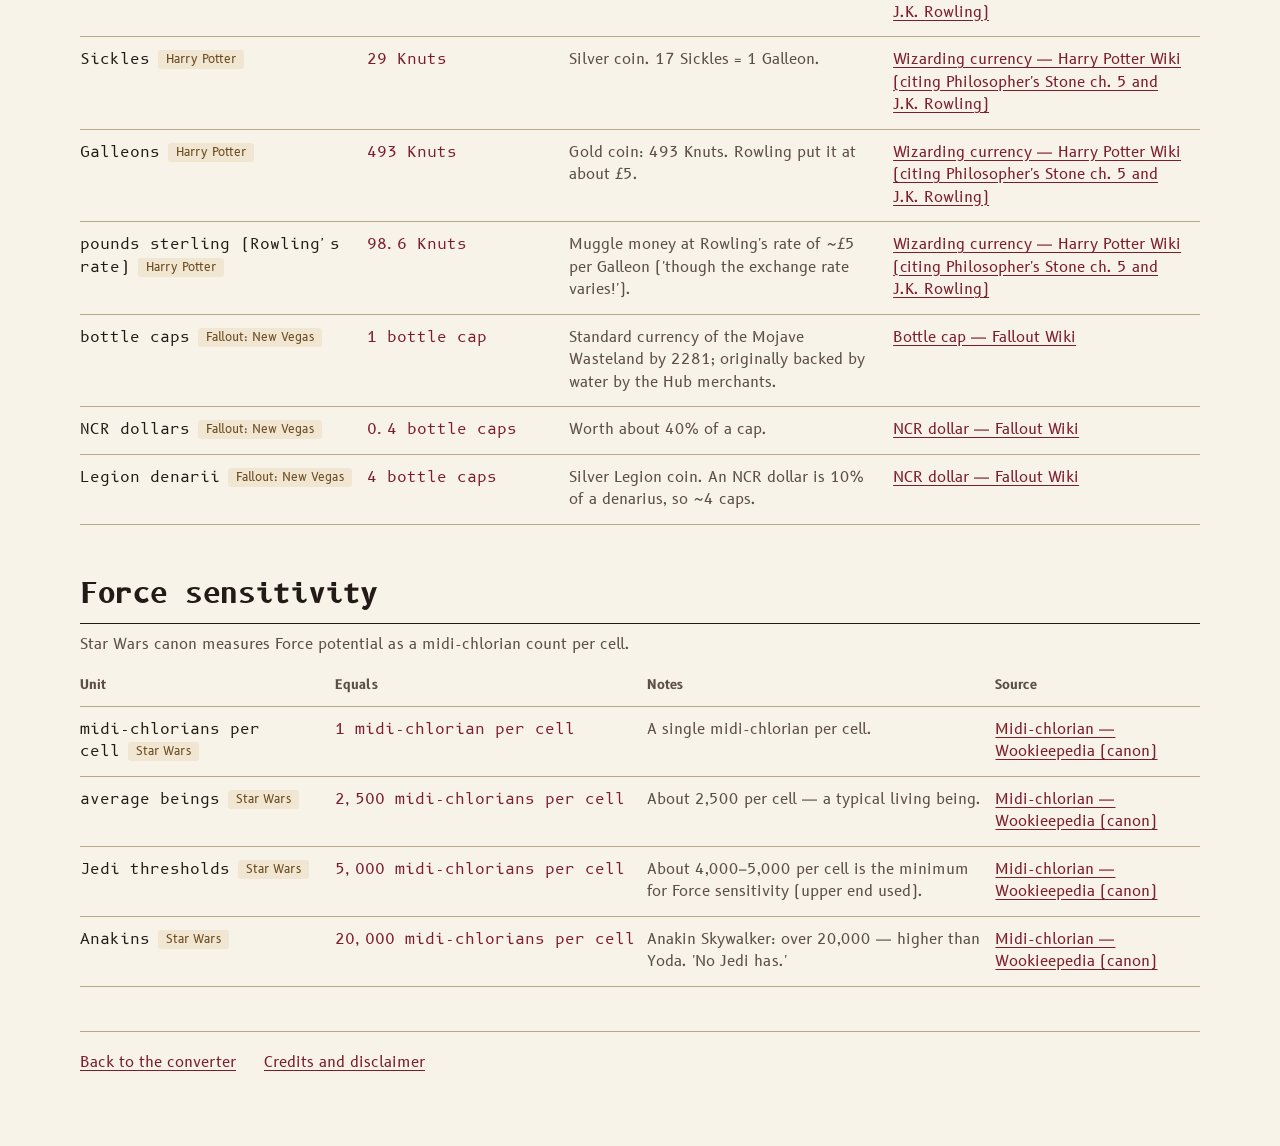
==== commit 6b9b116d: "Add unit dropdown arrows, credits and disclaimer page, simpler footer - Unit pickers show a dropdown" ====
--- a/references.html
+++ b/references.html
@@ -38,14 +38,25 @@
 
         <nav class="cat-rule ref-jump" id="refJump" aria-label="Jump to a category"></nav>
         <div id="refBody" class="page" style="max-width: none; gap: 48px;"></div>
+
+        <footer class="site-footer">
+            <a href="index.html">Back to the converter</a>
+            <a href="credits.html">Credits and disclaimer</a>
+        </footer>
     </div>
 
     <script src="units.js"></script>
     <script>
+        /*
+         * References page: one table per category, built from CATEGORIES in units.js, so it
+         * always matches the converter. The filter buttons hide rows by unit `kind` and hide
+         * any category (and its jump link) left with no visible rows.
+         */
         const body = document.getElementById('refBody');
         const jump = document.getElementById('refJump');
         const KIND_TAGS = { standard: '', nerdy: 'Nerdy', fictional: '' };
 
+        // Label next to a unit's name: its universe, or "Nerdy". Standard units get none.
         function tagEl(unit) {
             const text = unitTag(unit) || KIND_TAGS[unit.kind];
             if (!text) return null;
@@ -97,6 +108,8 @@
                 const tag = tagEl(unit);
                 if (tag) name.appendChild(tag);
 
+                // "Equals" column: the unit's size in base units. Formula units say so instead,
+                // and currencies are shown in their universe's smallest coin (1 Galleon = 493 Knuts).
                 const val = document.createElement('td');
                 val.className = 'ref-value';
                 if (!unit.size) {
--- a/styles.css
+++ b/styles.css
@@ -1,8 +1,19 @@
 /* ============================================================
-   Nerdy Unit Converter — the slide rule
+   styles.css — Nerdy Unit Converter, the slide rule
+   ------------------------------------------------------------
    Day (default): warm paper, ink and burgundy.
-   Night: "cockpit at night" — warm graphite with red night lighting.
+   Night: "cockpit at night", warm graphite with red night lighting
+   (red light is what pilots and astronomers use to keep night vision).
    Typeface: B612, designed for aircraft cockpit displays.
+
+   Theming: every colour is a token (--paper, --ink, --accent …) defined
+   for day on :root and overridden for night on :root[data-theme="dark"]
+   (theme.js sets the attribute). Components only ever use the tokens,
+   so a new colour belongs in BOTH token blocks.
+
+   Shared by index.html and references.html. Sections, in order:
+   tokens · base · masthead · categories · sentence · unit picker ·
+   tags · the rule · footnotes · references page · phone · motion.
    ============================================================ */
 
 @import url('https://fonts.googleapis.com/css2?family=B612:ital,wght@0,400;0,700;1,400&family=B612+Mono:wght@400;700&display=swap');
@@ -233,6 +244,19 @@
 .picker-btn:hover,
 .picker-btn[aria-expanded="true"] { border-bottom-color: var(--accent); }
 .picker-value { overflow-wrap: anywhere; }
+/* The dropdown arrow: sized to the sentence text, flips when the list is open. */
+.picker-caret {
+    flex-shrink: 0;
+    align-self: center;
+    width: 0.38em;
+    height: 0.26em;
+    margin-left: 0.08em;
+    color: var(--ink-2);
+    transition: transform 0.15s ease, color 0.15s ease;
+}
+.picker-btn:hover .picker-caret,
+.picker-btn[aria-expanded="true"] .picker-caret { color: var(--accent); }
+.picker-btn[aria-expanded="true"] .picker-caret { transform: rotate(180deg); }
 .footnote-ref {
     font-family: var(--font);
     font-size: 15px;
@@ -323,7 +347,16 @@
     white-space: nowrap;
 }
 
-/* === THE RULE === */
+/* === THE RULE ===
+   Markup (index.html; ticks, labels and marks are added by rule.js):
+     .rule-face              the boxwood-coloured body of the rule
+       .rule-edge-top/bottom unit names at the left end (hidden on phones)
+       .rule-strip           the band between the scales (landmarks go in .rule-strip-inner)
+       .rule-track           where the scales live: left/right insets match .rule-strip-inner
+         .rule-scale-upper   "from" unit: ticks rise from the top edge of the strip
+         .rule-scale-lower   "to" unit: ticks hang down from the bottom edge of the strip
+         .rule-cursor        the red hairline at the value
+   rule.js positions everything with left: N%, so the rule scales with its width. */
 .rule { margin: 0; }
 .rule-face {
     position: relative;
@@ -346,7 +379,7 @@
 .rule-edge-bottom { bottom: 16px; }
 .rule-track {
     position: absolute;
-    left: 120px;
+    left: 120px;    /* room for the unit names; keep in step with .rule-strip-inner */
     right: 48px;
     top: 0;
     bottom: 0;
@@ -405,6 +438,7 @@
     border-right: 2px solid var(--accent);
 }
 .rule-cursor {
+    /* A faint 16px band (like the glass cursor of a real slide rule) with the 2px hairline as ::after. */
     position: absolute;
     top: -10px;
     bottom: -10px;
@@ -465,7 +499,31 @@
     color: var(--ink-2);
 }
 
-.site-footer { font-size: 15px; color: var(--ink-2); }
+.site-footer {
+    display: flex;
+    flex-wrap: wrap;
+    gap: 8px 28px;
+    padding-top: 20px;
+    border-top: 1px solid var(--face-border);
+    font-size: 15px;
+    color: var(--ink-2);
+}
+
+/* === CREDITS PAGE === */
+.prose { max-width: 70ch; display: flex; flex-direction: column; gap: 14px; font-size: 16px; line-height: 1.65; color: var(--ink-2); }
+.prose h2 {
+    margin-top: 20px;
+    font-family: var(--font-mono);
+    font-weight: 700;
+    font-size: 24px;
+    letter-spacing: -0.5px;
+    color: var(--ink);
+}
+.prose strong { color: var(--ink); }
+.owners { width: 100%; border-collapse: collapse; font-size: 15px; }
+.owners th, .owners td { text-align: left; vertical-align: top; padding: 10px 16px 10px 0; border-bottom: 1px solid var(--face-border); }
+.owners th { font-size: 13px; color: var(--ink-2); }
+.owners td:first-child { color: var(--ink); white-space: nowrap; }
 
 /* === REFERENCES PAGE === */
 .intro { display: flex; flex-direction: column; gap: 12px; max-width: 72ch; color: var(--ink-2); font-size: 16px; line-height: 1.65; }
@@ -513,7 +571,9 @@
 .ref-unit .tag { margin-left: 8px; vertical-align: 1px; }
 .ref-value { font-family: var(--font-mono); color: var(--accent) !important; white-space: nowrap; }
 
-/* === PHONE === */
+/* === PHONE ===
+   Under 640px: the sentence wraps onto two lines, the rule drops its edge labels for a
+   legend underneath, actions become full-width buttons, and tables stack into cards. */
 @media (max-width: 640px) {
     body { padding: 24px 16px 48px; }
     .page { gap: 24px; }
@@ -536,8 +596,8 @@
     .cat-rule::before { left: 0; right: 0; }
     .cat { flex-shrink: 0; padding-right: 16px; }
     .converter { gap: 20px; }
-    .sentence { font-size: 34px; letter-spacing: -1px; gap: 6px 12px; }
-    .sentence-part { gap: 12px; }
+    .sentence { font-size: 30px; letter-spacing: -1.5px; gap: 6px 10px; }
+    .sentence-part { gap: 10px; }
     .footnote-ref { font-size: 12px; }
     .rule-face { height: 140px; }
     .rule-edge { display: none; }
@@ -570,6 +630,7 @@
         color: var(--on-accent);
     }
     .sources { grid-template-columns: minmax(0, 1fr); gap: 10px; }
+    .owners td:first-child { white-space: normal; }
     .ref-table thead { display: none; }
     .ref-table, .ref-table tbody, .ref-table tr, .ref-table td { display: block; width: 100%; }
     .ref-table tr { padding: 10px 0; border-bottom: 1px solid var(--face-border); }
@@ -577,7 +638,8 @@
     .ref-value { white-space: normal; }
 }
 
-/* === MOTION === */
+/* === MOTION ===
+   The only animation is the hairline sliding to a new value; switched off on request. */
 @media (prefers-reduced-motion: reduce) {
     *, *::before, *::after { animation: none !important; transition: none !important; }
 }
